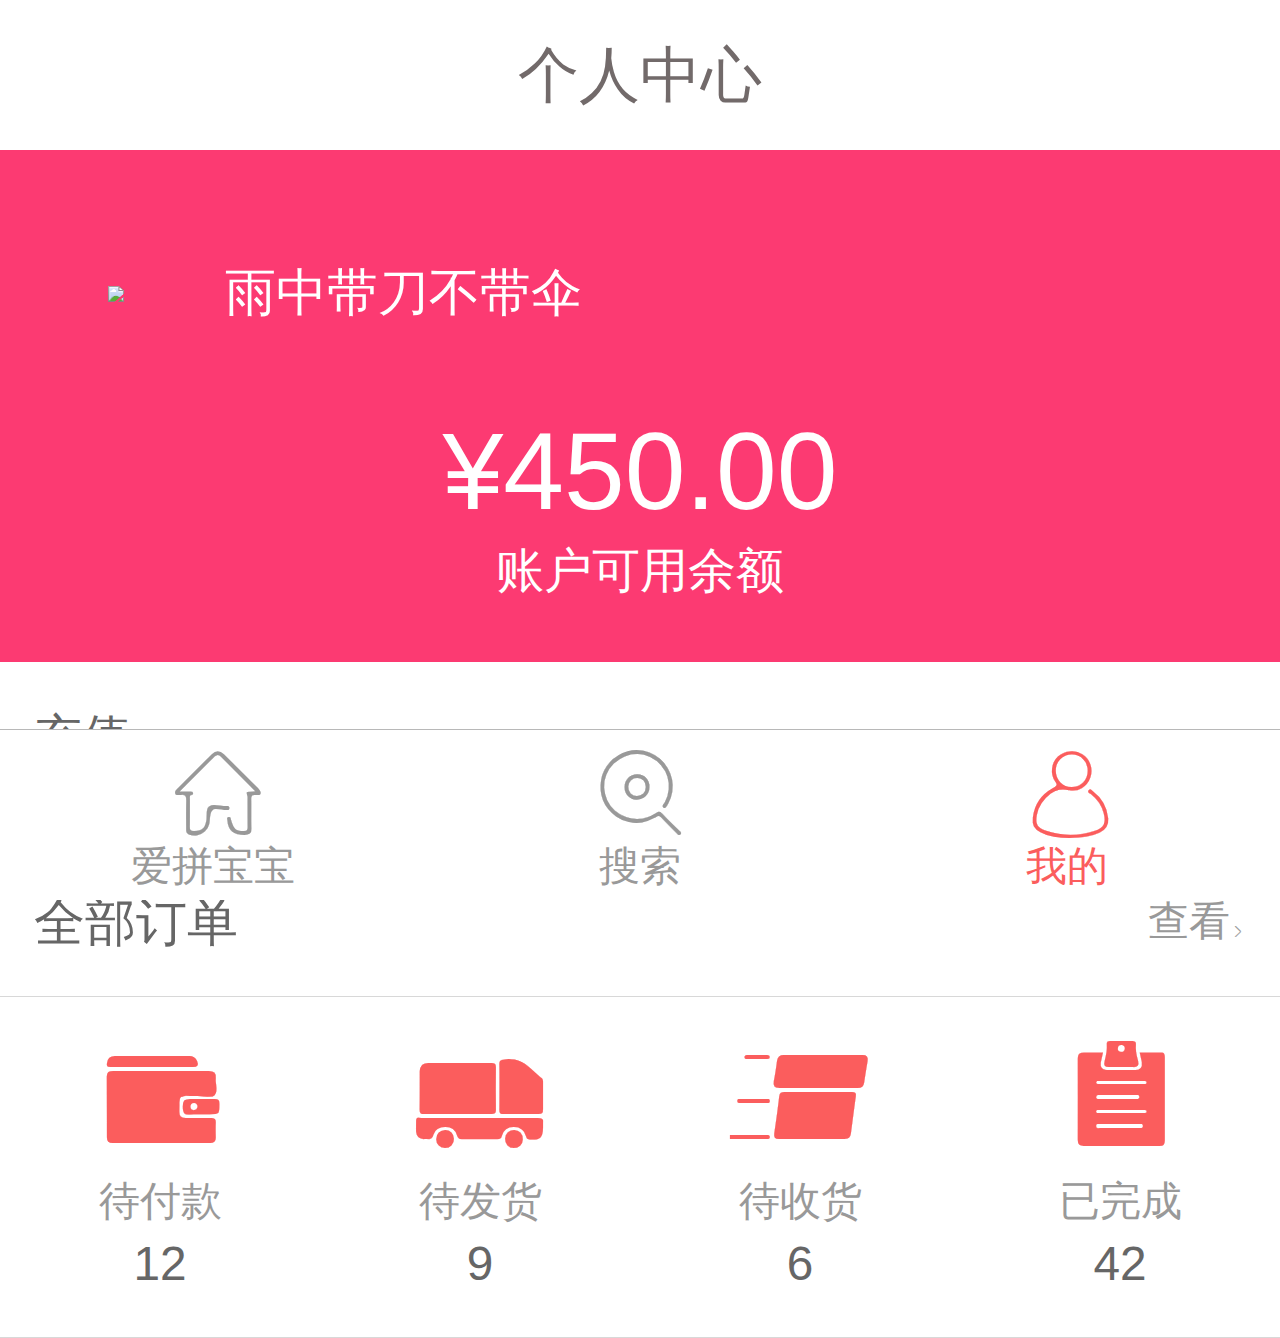
==== user.html @ 62c9b6fd "first commit" ====
<!doctype html>
<html>
<head>
<meta charset="utf-8" />
<meta name="viewport" content="width=device-width, initial-scale=1, maximum-scale=1, user-scalable=0"> <!-- 规定视口区域大小为1:1且不允许缩放 -->
<meta name="apple-mobile-web-app-capable" content="yes"> <!-- IOS中Safari允许全屏浏览 -->
<meta name="apple-mobile-web-app-status-bar-style" content="black"> <!-- IOS中Safari顶端状态条样式 -->
<meta content="telephone=no, address=no" name="format-detection"> <!-- 忽略IOS操作系统将五位或以上位数的数字识别成电话号码 -->
<meta name="author" content="BeZuo">
<title>一分好货</title>
<link rel="Shortcut Icon" href="images/favicon.ico" />
<!-- 用于浏览器默认样式重置 start -->
<link type="text/css" rel="stylesheet" href="style/base.min.css" />
<!-- 用于浏览器默认样式重置 end -->

<!-- 页面模块样式 start -->
<link type="text/css" rel="stylesheet" href="style/layout.min.css" />
<!-- 页面模块样式 end -->

<!-- 页面下拉加载动效 start -->
<link rel="stylesheet" type="text/css" href="style/gmu.min.css" />
<!-- 页面下拉加载动效 end -->

<!-- 页面下拉加载动效 start -->
<link rel="stylesheet" type="text/css" href="style/loading.min.css" />
<!-- 页面下拉加载动效 end -->
</head>

<body class="bg01">
<section>
	<!-- header start -->
	<header class="user-header">
		<h1>个人中心</h1>
	</header>

	<!-- article start -->
	<article>
		<section class="ly-user-box">
			<div class="ly-user-img">
				<span class="ly-user-img-box">
					<img src="http://img5.imgtn.bdimg.com/it/u=1780583898,3530913615&fm=11&gp=0.jpg"></span>
				<em class="ly-user-name">雨中带刀不带伞</em>
			</div>

			<div class="ly-user-other">
				<i>¥450.00</i>
				<p class="font14">账户可用余额</p>
			</div>
		</section>

		<!-- 充值 start -->
		<div class="recharge" data-href="recharge.html">
			<i class="fn-right iconfont">&#xe60c;</i>
			<em class="fn-left iconfont"></em>
			<span class="font14">充值</span>
		</div>
		<!-- / 充值 end -->

		<div class="allOrders" data-href="order/orderList.html">
			<em class="fn-right">查看<i class="iconfont">&#xe60c;</i></em>
			<span class="iconfont "></span>
			<span>全部订单</span>
		</div>

		<div class="order-column">
			<!-- <div class="orderStatus" data-href="#">
				<em class="iconfont">&#xe610;</em>
				<span>待成团</span>
				<i>12</i>
			</div> -->
			
			<div class="orderStatus" data-href="#">
				<em class="iconfont">&#xe612;</em>
				<span>待付款</span>
				<i>12</i>
			</div>

			<div class="orderStatus icons-send-active" data-href="#">
				<em class="iconfont">&#xe60e;</em>
				<span>待发货</span>
				<i>9</i>
			</div>

			<div class="orderStatus" data-href="#">
				<em class="iconfont">&#xe60f;</em>
				<span>待收货</span>
				<i>6</i>	
			</div>

			<div class="orderStatus" data-href="#">
				<em class="iconfont">&#xe611;</em>
				<span>已完成</span>
				<i>42</i>				
			</div>
		</div>
		
		<!-- 现金券 start -->
		<!-- <div class="coupons-box">
			<a href="order/coupon.html">
				<span class="fn-right font12 text-color1">待返¥11.00<i class="iconfont icon-arrow">&#xe60c;</i></span>
				<span class="iconfont icon-coupon">&#xe620;</span>
				<em>现金劵（<span class="text-color">共¥23.00</span>）</em>
			</a>
		</div> -->
		<!-- / 现金券 end -->
	</article>
	<!-- / article end -->

	<!-- footer start -->
	<footer class="btm-fixed nav-box">
		<a href="index.html">
			<span class="iconfont iconfont-home">&#xe60b;</span>爱拼宝宝
		</a>
		<a href="search.html">
			<span class="iconfont">&#xe623;</span>搜索
		</a>
		<a href="user1.html" class="nav-active">
			<span class="iconfont iconfont-user">&#xe608;</span>我的
		</a>
	</footer>
	<!-- / footer end -->
</section>

<script type="text/javascript" src="js/zepto.min.js"></script>
<script type="text/javascript" src="js/base.min.js"></script>
<script type="text/javascript">
$(function(){

	// 图片自适应固定大小;
	$.fn.autoImg = function (options) {

		var that = $(this),
		// 图片地址
		img_url = that.attr("src"),

		// 创建一个图片对象
		img = new Image();

		img.src = img_url;

		// 定时执行获取宽高
		var check = function(){
			// 只要任何一方大于0
			// 表示已经服务器已经返回宽高
			var w = img.width, h = img.height;
			if(w > 0 || h > 0) {
				w > h ? that.css("height","100%") : that.css("width","100%");

				clearInterval(set);
			}
		};

		var set = setInterval(check,40);
	};

	$(".ly-user-img-box img ").autoImg($(".ly-user-img-box"));
});
</script>
</body>
</html>
---- style/base.min.css ----
@charset "UTF-8";body,html{color:#000;-webkit-text-size-adjust:none;-ms-text-size-adjust:none;text-size-adjust:none}article,aside,blockquote,body,button,code,dd,details,div,dl,dt,fieldset,figcaption,figure,footer,form,h1,h2,h3,h4,h5,h6,header,hgroup,hr,input,legend,li,menu,nav,ol,p,pre,section,td,textarea,th,ul{margin:0;padding:0;-webkit-tap-highlight-color:rgba(255,0,0,0);-webkit-user-select:none;-moz-user-select:none;user-select:none}a,button,input{-webkit-tap-highlight-color:rgba(255,0,0,0)}article,aside,details,figcaption,figure,footer,header,hgroup,menu,nav,section{display:block}audio,canvas,video{display:inline-block;*display:inline;*zoom:1}html{font-size:62.5%}body{font-size:1rem;font-family:Arial,Helvetica,sans-serif}button,input,select,textarea{font:12px/1.5 sans-serif;border:0 none}input,select,textarea{font-size:100%;-webkit-appearance:none;-webkit-user-select:text;-moz-user-select:text;user-select:text}i{font-style:normal}table{border-collapse:collapse;border-spacing:0}fieldset,img{border:0}iframe{display:block}abbr,acronym{border:0;font-variant:normal}del{text-decoration:line-through}address,caption,cite,code,dfn,em,th,var{font-style:normal;font-weight:400}ol,ul{list-style:none}caption,th{text-align:left}h1,h2,h3,h4,h5,h6{font-size:100%;font-weight:400}q:after,q:before{content:''}sub,sup{font-size:75%;line-height:0;position:relative;vertical-align:baseline}sup{top:-.5em}sub{bottom:-.25em}input[type=button],input[type=reset],input[type=submit]{-webkit-appearance:none}a,a:hover,ins{text-decoration:none}.fn-clear:after{visibility:hidden;display:block;font-size:0;content:" ";clear:both;height:0}.fn-clear{zoom:1}body .fn-hide{display:none}.fn-left,.fn-right{display:inline}.fn-left{float:left}.fn-right{float:right}.bg01{background-color:#ebebeb}.mbtm5{margin-bottom:.5rem}.ptn-center{left:50%;-webkit-transform:translateX(-50%);-moz-transform:translateX(-50%);-ms-transform:translateX(-50%);transform:translateX(-50%)}.ptn-middle{top:50%;-webkit-transform:translateY(-50%);-moz-transform:translateY(-50%);-ms-transform:translateY(-50%);transform:translateY(-50%)}.text-color{color:#fb5d5d}.text-color1{color:#999}.text-color3{color:#4071e4}.font10{font-size:1rem!important}.font12{font-size:1.2rem!important}.font14{font-size:1.4rem!important}.font15{font-size:1.8rem!important}.address-delete:before,.addressForm:before,.buy-number:before,.ct-group .ct-list:before,.ct-item:before,.ct-link:before,.ct-sm:before,.home-enter:before,.limited-box-btm:before,.nav-box:before,.order-item:before,.order-price:before,.sku-btn-box:before,.sku-item:before,.sortMore:before{content:'';position:absolute;display:block;height:1px;width:100%;-webkit-transform-origin:50% 0;-moz-transform-origin:50% 0;transform-origin:50% 0}.addressForm:after,.allOrders:after,.commodity:after,.coupon-title:after,.ct-record ul li:after,.ct-record-tit:after,.downBox:after,.enter-one:after,.ipt-text:after,.list-box01:after,.order-column01:after,.order-column:after,.order-coupon-top:after,.order-refund li:after,.orderAddress:after,.orderItemStatus:after,.pt-box h3:after,.refund-tit:after,.select-address-li li:after,.service-header:before,.sku-control dd:after,.suggest-sug li:after{content:'';position:absolute;display:block;height:1px;width:100%;-webkit-transform-origin:50% 100%;-moz-transform-origin:50% 100%;transform-origin:50% 100%}@media only screen and (-webkit-min-device-pixel-ratio:2){.address-delete:before,.addressForm:after,.addressForm:before,.allOrders:after,.buy-number:before,.commodity:after,.coupon-title:after,.ct-group .ct-list:before,.ct-item:before,.ct-link:before,.ct-record ul li:after,.ct-record-tit:after,.ct-sm:before,.downBox:after,.enter-one:after,.home-enter:before,.ipt-text:after,.limited-box-btm:before,.list-box01:after,.nav-box:before,.order-column01:after,.order-column:after,.order-coupon-top:after,.order-item:before,.order-price:before,.order-refund li:after,.orderAddress:after,.orderItemStatus:after,.pt-box h3:after,.refund-tit:after,.select-address-li li:after,.service-header:before,.sku-btn-box:before,.sku-control dd:after,.sku-item:before,.sortMore:before,.suggest-sug li:after{-webkit-transform:scaleY(0.6);-moz-transform:scaleY(0.6);transform:scaleY(0.6)}.enter-left:after,.enter-worth:after{-webkit-transform:scaleX(0.6);-moz-transform:scaleX(0.6);transform:scaleX(0.6)}}@media only screen and (-webkit-min-device-pixel-ratio:3){.address-delete:before,.addressForm:after,.addressForm:before,.allOrders:after,.buy-number:before,.commodity:after,.coupon-title:after,.ct-group .ct-list:before,.ct-item:before,.ct-link:before,.ct-record ul li:after,.ct-record-tit:after,.ct-sm:before,.downBox:after,.enter-one:after,.home-enter:before,.ipt-text:after,.limited-box-btm:before,.list-box01:after,.nav-box:before,.order-column01:after,.order-column:after,.order-coupon-top:after,.order-item:before,.order-price:before,.order-refund li:after,.orderAddress:after,.orderItemStatus:after,.pt-box h3:after,.refund-tit:after,.select-address-li li:after,.service-header:before,.sku-btn-box:before,.sku-control dd:after,.sku-item:before,.sortMore:before,.suggest-sug li:after{-webkit-transform:scaleY(0.33);-moz-transform:scaleY(0.33);transform:scaleY(0.33)}.enter-left:after,.enter-worth:after{-webkit-transform:scaleX(0.33);-moz-transform:scaleX(0.33);transform:scaleX(0.33)}}.slide-view{position:fixed;width:100%;height:100%;z-index:9999;top:0;left:0;background:#000;opacity:0;overflow:hidden}.slide-cur{display:none;position:absolute;z-index:999;bottom:15px;left:50%;height:10px;text-align:center;-webkit-transform:translateX(-50%);-moz-transform:translateX(-50%);-o-transform:translateX(-50%);transform:translateX(-50%)}.slide-cur span{float:left;width:6px;height:6px;margin:0 5px;-webkit-border-radius:50%;-moz-border-radius:50%;-ms-border-radius:50%;border-radius:50%;background:rgba(255,255,255,.5)}.slide-cur .cur{background:rgba(255,255,255,1)}.slide-view ul{position:relative;z-index:-1;display:-webkit-box;display:-moz-box;display:-ms-flexbox;display:box;width:100%;height:100%;-webkit-transition:all 350ms linear;-moz-transition:all 350ms linear;transition:all 350ms linear;-webkit-backface-visibility:hidden;-moz-backface-visibility:hidden;backface-visibility:hidden}.slide-view li{position:relative;width:100%;height:100%}.slide-view li img{position:absolute;top:50%;left:50%;max-width:100%;max-height:100%;-webkit-transform:translate(-50%,-50%);-moz-transform:translate(-50%,-50%);transform:translate(-50%,-50%)}.pop-img{-webkit-animation-duration:.4s;animation-duration:.4s;-webkit-animation-fill-mode:forwards;animation-fill-mode:forwards;-webkit-animation-name:anim-pop-open;animation-name:anim-pop-open;-webkit-animation-timing-function:cubic-bezier(0.6,0,.4,1);animation-timing-function:cubic-bezier(0.6,0,.4,1)}@-webkit-keyframes anim-pop-open{0%{opacity:0;-webkit-transform:scale3d(0,0,1)}100%{opacity:1;-webkit-transform:scale3d(1,1,1)}}@keyframes anim-pop-open{0%{opacity:0;-webkit-transform:scale3d(0,0,1);transform:scale3d(0,0,1)}100%{opacity:1;-webkit-transform:scale3d(1,1,1);transform:scale3d(1,1,1)}}@font-face{font-family:iconfont;src:url(font/iconfont.eot?t=1464162753);src:url(font/iconfont.eot?t=1464162753#iefix) format('embedded-opentype'),url(font/iconfont.woff?t=1464162753) format('woff'),url(font/iconfont.ttf?t=1464162753) format('truetype'),url(font/iconfont.svg?t=1464162753#iconfont) format('svg')}.iconfont{font-family:iconfont!important;font-size:16px;font-style:normal;-webkit-font-smoothing:antialiased;-webkit-text-stroke-width:.2px;-moz-osx-font-smoothing:grayscale}.iconfont-share{font-size:2.4rem;margin-right:.5rem}.prompt-down,.prompt-up{width:100%;padding:1rem 0;text-align:center;line-height:2rem;font-size:1.5rem;color:#878787;background-color:#ebebeb}.prompt-down{position:absolute}.btm-fixed,.top-fixed{position:fixed;left:0;z-index:99;width:100%}.top-fixed{top:0}.btm-fixed{bottom:0}.page-fixed{position:fixed;width:100%;height:100%;top:0;left:0;bottom:0;right:0;overflow:hidden}.scrollbox{position:absolute;top:4.4rem;left:0;bottom:0;right:0;overflow-y:scroll;-webkit-overflow-scrolling:touch;background-color:#ebebeb}.header{width:100%;height:4.4rem;background-color:#fb5d5d}.header .logo{line-height:4.4rem;font-size:2.2rem;text-align:center;color:#fff;text-shadow:1px 1px 1px #212121}.logo img{display:block;width:100%}.top-h1{padding:0 8rem;line-height:4.4rem;font-size:1.8rem;text-align:center;color:#fff}.top-right{margin-right:1.5rem;line-height:4.4rem;font-size:1.6rem}.writeBg{background-color:#fff}.page-back01:before,.page-back02:before,.page-back:before{content:"\e600";display:block;width:3rem;line-height:4.4rem;padding-left:1rem;font-size:2.5rem!important;color:#fff}.page-back01:before{color:#fb5d5d}.page-back02:before{color:#726a6a}.back-home{padding:1rem;font-size:2.4rem;color:#fff}.pad-top44{padding-top:4.4rem}.pad-btm50{padding-bottom:5rem}.margin-btm15{margin-bottom:1.5rem}.nav-box{display:-webkit-box;display:-webkit-flex;display:-ms-flexbox;display:flex;width:100%;height:5rem;background-color:#fff;-webkit-box-sizing:border-box;-moz-box-sizing:border-box;box-sizing:border-box}.nav-box:before{top:0;left:0;bottom:auto;right:auto;background-color:#b8b8b8}.nav-box a{display:block;flex:1;-webkit-flex:1;width:33.33%;padding-top:.4rem;line-height:1.6rem;font-size:1.2rem;text-align:center;color:#999}.nav-box .iconfont{display:block;width:2.8rem;height:2.8rem;margin:0 auto;line-height:2.9rem;font-size:2.9rem}.nav-box .nav-active,.nav-box .nav-active .iconfont{color:#fb5d5d}.buy-foot{height:5rem;line-height:5rem;text-align:center;font-size:1.8rem;background-color:#fb5d5d}.buy-foot a{height:5rem;-webkit-box-sizing:border-box;-moz-box-sizing:border-box;box-sizing:border-box}.btn-buy,.btn-buy07{display:block;width:100%;color:#fff}.btn-buy01{width:40%;color:#fff;background-color:#ffc548}.btn-buy02{width:60%;color:#fff}.btn-buy03,.btn-buy04,.btn-buy05{width:33.333%;color:#fff}.btn-buy03{color:#fb5d5d;background-color:#fff}.btn-buy04{background-color:#ffc548}.btn-buy06{display:block;width:100%;color:#fff;background-color:#999}.btn-buy07{background-color:#a7a7a7}.text-wrap{padding:1rem 0 .5rem;line-height:1.5rem;font-size:1.4rem}.text-wrap em{display:block;line-height:2rem;font-size:1.8rem}.buy-foot .icons-invite,.buy-foot .icons-invite01{display:inline-block;margin-right:.8rem;vertical-align:-.4rem}.mask-box{position:fixed;top:0;left:0;z-index:991;width:100%;height:100%;background-color:rgba(0,0,0,.5)}.downBox{position:relative;width:100%;padding:.9rem 9.3rem .9rem 1rem;height:6.8rem;background-color:#fff;-webkit-box-sizing:border-box;-moz-box-sizing:border-box;box-sizing:border-box}.downBox:after{top:auto;right:auto;bottom:0;left:0;background-color:#ebebeb}.btn-down{width:7.8rem;margin:1rem -7.8rem 0 0;text-align:center;line-height:3rem;font-size:1.6rem;color:#fff;background-color:#fb5d5d;-webkit-border-radius:.2rem;-moz-border-radius:.2rem;border-radius:.2rem}.downBox-left{padding-left:5.8rem}.down-img{width:5rem;height:5rem;margin-left:-5.8rem;overflow:hidden}.down-img img{display:block;width:100%}.downBox-left h2{width:8.1rem;padding:.5rem 0}.downBox-left h2 img{display:block;width:100%}.downBox-left p{line-height:2rem;font-size:1.4rem}.invite-box{position:relative;width:100%;height:13.5rem;padding:2.5rem 2rem 0;text-align:center;background-color:#fff;-webkit-transform:translate3d(0,-100%,0);-moz-transform:translate3d(0,-100%,0);transform:translate3d(0,-100%,0);-webkit-box-sizing:border-box;-moz-box-sizing:border-box;box-sizing:border-box}.invite-box h2{padding-bottom:.4rem;line-height:2.5rem;color:#fd5b5b;font-size:1.8rem}.invite-box p{line-height:2rem;font-size:1.4rem;color:#999}.invite-box a{display:block;width:9.8rem;margin:1.7rem auto 0;line-height:2.6rem;color:#fb5d5d;font-size:1.6rem;border:1px solid #fb5d5d;border-radius:.2rem}.invite-box .icons-arrow{position:absolute;right:0;top:1.5rem;font-size:5rem;color:#fb5b5b}.dialog{position:absolute;top:50%;left:50%;z-index:999;width:75%;-webkit-transform:translate(-50%,-50%);-moz-transform:translate(-50%,-50%);transform:translate(-50%,-50%)}.dialog-Content{position:relative;margin:0 1.5rem;padding:2.5rem 0 2rem;text-align:center;-webkit-box-sizing:border-box;-moz-box-sizing:border-box;-ms-box-sizing:border-box;box-sizing:border-box}.dialog-text{width:100%;line-height:2.4rem;font-size:1.6rem;color:#666}.dialog-btn{display:-webkit-box;display:-webkit-flex;display:-ms-flexbox;display:flex;position:relative;width:100%;height:3rem;padding-bottom:1rem;text-align:center}.dialog-btn:before{content:"";position:absolute;left:50%;display:block;width:1px;height:3rem;-webkit-transform:translateX(-50%);-moz-transform:translateX(-50%);transform:translateX(-50%);background-color:rgba(0,0,0,.5)}.dialog-btn button{display:block;flex:1;-webkit-flex:1;width:50%;line-height:3rem;font-size:1.8rem;color:#666;border:0 none;background-color:transparent}.dialog-show{background-color:#fff;-webkit-border-radius:.3rem;-moz-border-radius:.3rem;border-radius:.3rem;-webkit-animation:dialogShow .3s;-moz-animation:dialogShow .3s;-o-animation:dialogShow .3s;animation:dialogShow .3s}@-webkit-keyframes dialogShow{0%{opacity:0;-webkit-transform:scale(0)}90%{opacity:1;-webkit-transform:scale(1.02)}100%{opacity:1;-webkit-transform:scale(1)}}@-moz-keyframes dialogShow{0%{opacity:0;-moz-transform:scale(0)}90%{opacity:1;-moz-transform:scale(1.02)}100%{opacity:1;-moz-transform:scale(1)}}@-o-keyframes dialogShow{0%{opacity:0;-o-transform:scale(0)}90%{opacity:1;-o-transform:scale(1.02)}100%{opacity:1;-o-transform:scale(1)}}@keyframes dialogShow{0%{opacity:0;transform:scale(0)}90%{opacity:1;transform:scale(1.02)}100%{opacity:1;transform:scale(1)}}.icons-b1:before,.icons-b2:before,.icons-b3:before,.lc-confirm01-active:before,.lc-invite01:before,.lc-selected01:before{content:"";display:block;background-image:url([data-uri]);background-size:9rem 6rem;overflow:hidden}.lc-selected01:before{width:2.8rem;height:2.8rem;background-position:-6rem 0}.lc-invite01:before{width:2.8rem;height:2.8rem;background-position:-3rem 0}.lc-confirm01-active:before{width:2.8rem;height:2.8rem;background-position:0 0}.icons-b1:before{width:2.2rem;height:2.2rem;background-position:-.3rem -3.3rem}.icons-b2:before{width:2.2rem;height:2.2rem;background-position:-3.3rem -3.3rem}.icons-b3:before{width:2.2rem;height:2.2rem;background-position:-6.3rem -3.3rem}.loadingHtml{position:fixed;top:0;left:0;bottom:0;right:0;z-index:999;width:100%;height:100%;background-color:rgba(0,0,0,.5)}.loading-animate{position:absolute;z-index:1111;top:50%;left:50%;display:block;width:4rem;height:4rem;margin:-2rem 0 0 -2rem;border:solid #fff;border-width:1px 1px 0 0;-webkit-border-radius:50%;-moz-border-radius:50%;border-radius:50%;-webkit-animation:rotateAnim .4s infinite;-moz-animation:rotateAnim .4s infinite;-ms-animation:rotateAnim .4s infinite;animation:rotateAnim .4s infinite}@-webkit-keyframes rotateAnim{from{-webkit-transform:rotate(0deg)}50%{-webkit-transform:rotate(180deg)}to{-webkit-transform:rotate(360deg)}}@-moz-keyframes rotateAnim{from{-moz-transform:rotate(0deg)}50%{-moz-transform:rotate(180deg)}to{-moz-transform:rotate(360deg)}}@-ms-keyframes rotateAnim{from{-ms-transform:rotate(0deg)}50%{-ms-transform:rotate(180deg)}to{-ms-transform:rotate(360deg)}}@-o-keyframes rotateAnim{from{-o-transform:rotate(0deg)}50%{-o-transform:rotate(180deg)}to{-o-transform:rotate(360deg)}}@keyframes rotateAnim{from{transform:rotate(0deg)}50%{transform:rotate(180deg)}to{transform:rotate(360deg)}}
---- style/layout.min.css ----
@charset "UTF-8";.list-box01{position:relative;margin-bottom:.9rem;padding-top:.5rem;background-color:#fff}.list-box01:active{background-color:#f5f5f5}.list-box01:after{top:auto;left:0;bottom:0;right:auto;background-color:#d8d8d8}.list-box01:last-child{margin-bottom:0}.list-img01{position:relative;display:block;width:100%;padding-top:100%;overflow:hidden}.list-img01 img{position:absolute;left:50%;top:50%;display:block;width:100%;-webkit-transform:translate(-50%,-50%);-moz-transform:translate(-50%,-50%);transform:translate(-50%,-50%)}.list-title01{width:100%;height:3.6rem;padding:.6rem 1.5rem 0;line-height:3rem;font-size:1.8rem;color:#444;-webkit-box-sizing:border-box;-moz-box-sizing:border-box;box-sizing:border-box;white-space:nowrap;text-overflow:ellipsis;overflow:hidden}.list-text01{display:-webkit-box;width:100%;max-height:4rem;padding:0 1.5rem;line-height:2rem;font-size:1.2rem;color:#666;text-overflow:ellipsis;-webkit-box-sizing:border-box;-moz-box-sizing:border-box;box-sizing:border-box;overflow:hidden;-webkit-line-clamp:2;-webkit-box-orient:vertical}.buy-price{height:2.5rem;padding:1.2rem 1.5rem 1.5rem;line-height:2.5rem}.buy01{width:15.4rem;height:4.8rem;text-align:center;font-size:2.8rem;line-height:4.8rem;color:#fb5d5d;border:1px solid #fb5d5d;-webkit-border-radius:.4rem;-moz-border-radius:.4rem;border-radius:.4rem;-webkit-box-sizing:border-box;-moz-box-sizing:border-box;box-sizing:border-box;-webkit-transform:scale(0.5,.5);-moz-transform:scale(0.5,.5);-ms-transform:scale(0.5,.5);transform:scale(0.5,.5);-webkit-transform-origin:right top;-moz-transform-origin:right top;-ms-transform-origin:right top;transform-origin:right top}.buy01 .iconfont{vertical-align:-.4rem;font-size:4rem}.price01{line-height:2.4rem;font-size:2rem;color:#fb5d5d}.odd-price01{font-size:1.5rem;text-decoration:line-through}.list-box02{width:100%;min-height:13rem;margin-bottom:1rem;padding:1.5rem;-webkit-box-sizing:border-box;-moz-box-sizing:border-box;box-sizing:border-box;background-color:#fff}.list-box02:last-child{margin-bottom:0}.list-img02{display:block;width:10rem;height:10rem;overflow:hidden}.list-img04{display:block;width:6rem;height:6rem;overflow:hidden}.list-img02 img,.list-img04 img{display:block;width:100%}.list-content02,.list-content04{position:relative;height:10rem;margin-left:11.2rem;font-size:1.2rem}.list-content04{height:6rem;margin-left:6.7rem}.list-content04 .order-text{width:100%;height:1.8rem;line-height:1.8rem;text-overflow:ellipsis;white-space:nowrap;overflow:hidden}.list-content02 p:nth-of-type(1){margin-bottom:.8rem}.list-text02{line-height:1.2rem;font-size:1.2rem;color:#999;margin-bottom:.8rem}.list-title02,.list-title03,.list-title04{width:100%;height:5rem;margin-bottom:.4rem;line-height:2.5rem;font-size:1.5rem;color:#444;text-overflow:ellipsis;-webkit-line-clamp:2;-webkit-box-orient:vertical;overflow:hidden}.list-title04{height:1.8rem;line-height:1.8rem;-webkit-line-clamp:1;white-space:nowrap}.orderItemStatus{position:relative;height:3.5rem;margin:-1.5rem -1.5rem 0 0;line-height:3.5rem;font-size:1.4rem;background-color:#fff}.orderItemStatus:after{top:auto;left:0;bottom:0;right:auto;background-color:#d8d8d8}.orderItem{width:100%;padding:1.5rem 0 .5rem}.order-text{font-size:1.3rem;color:#999}.order-text i{margin-left:.8rem}.list-title03{float:left;height:2.5rem;margin-top:-.4rem;-webkit-line-clamp:1;white-space:nowrap}.price02,.price04{position:absolute;bottom:0;left:0;font-size:1.2rem}.price04{width:100%;font-size:1.8rem;bottom:-.5rem}.order-groupText{margin-top:.2rem;font-size:1.2rem;color:#999}.commodity{position:relative;min-height:11rem;margin:0 1.5rem;padding:1.5rem 0;-webkit-box-sizing:border-box;-moz-box-sizing:border-box;box-sizing:border-box}.commodity:after{top:auto;left:0;bottom:0;right:auto;background-color:#d8d8d8}.commodity-img{position:relative;width:8rem;height:8rem;overflow:hidden}.commodity-img img{display:block;width:100%;height:100%}.commodity-tit-price{position:relative;z-index:3;min-height:8rem;margin-left:9.2rem}.commodity-tit{float:left;width:100%;height:4.8rem;margin-top:-.3rem;line-height:2.4rem;font-size:1.8rem;color:#444;text-overflow:ellipsis;-webkit-line-clamp:2;-webkit-box-orient:vertical;overflow:hidden}.commodity-price{position:absolute;left:0;bottom:-.5rem;font-size:1.8rem}.add-cart{position:absolute;right:0;bottom:-.2rem;width:17.6rem;height:4.8rem;line-height:4.8rem;font-size:2.8rem;text-align:center;color:#fff;background-color:#fb5d5d;-webkit-border-radius:.4rem;-moz-border-radius:.4rem;-ms-border-radius:.4em;border-radius:.4rem;-webkit-transform:scale(0.5);-moz-transform:scale(0.5);-ms-transform:scale(0.5);transform:scale(0.5);-webkit-transform-origin:100% 100%;-moz-transform-origin:100% 100%;transform-origin:100% 100%}.sku-control{position:relative;max-height:25.8rem;margin:0 1.5rem}.sku-control dl{position:relative;max-height:25.8rem;overflow-y:scroll;-webkit-overflow-scrolling:touch}.sku-control dt{position:relative;float:left;padding-top:1.2rem;line-height:2.5rem;font-size:1.8rem;color:#666}.sku-control dt:first-child{border-top:0 none}.sku-control dd{position:relative;z-index:2;float:left;width:100%;padding-bottom:1.5rem}.sku-control dd:after{top:auto;left:0;bottom:0;right:auto;background-color:#d8d8d8}.sku-control dd:last-child:after{display:none}.sku-control dd label{float:left;margin:1.2rem 1.2rem 0 0;padding:.3rem .8rem;line-height:1.8rem;font-size:1.4rem;color:#999;border:1px solid #d8d8d8;-webkit-border-radius:2px;-moz-border-radius:2px;border-radius:2px;-webkit-box-sizing:border-box;-moz-box-sizing:border-box;box-sizing:border-box}.sku-control dd .checked{color:#fff;border-color:#fb5d5d;background-color:#fb5d5d}.sku-control dd .disabled{border-color:#ebebeb;background-color:#ebebeb}.buy-number{position:relative;margin:0 1.5rem;padding:.9rem 0 2.3rem;line-height:2.4rem}.buy-number:before{top:0;right:auto;bottom:auto;left:0;background-color:#d8d8d8}.buy-number em{font-size:1.6rem;color:#666}.btn-next,.span-next{display:block;width:100%;line-height:4.4rem;font-size:1.8rem;text-align:center;color:#fff;border:0 none}.btn-next{background-color:#fb5d5d}.sku-btn-box{position:relative;width:100%;height:5rem;background-color:#fff}.sku-btn-box:before{top:0;right:auto;left:0;bottom:auto;background-color:#d8d8d8}.btn-sku{position:absolute;right:0;top:0;width:44%;height:5rem;line-height:5rem;font-size:1.8rem;color:#fff;background-color:#a1a1a1}.btn-sku-active{background-color:#fb5d5d}.icon-cart{float:left;width:3.2rem;height:3.2rem;margin:.9rem 1.2rem 0 1.5rem;font-size:3.2rem;color:#fff;background-color:#999;-webkit-border-radius:.4rem;-moz-border-radius:.4rem;-ms-border-radius:.4rem;border-radius:.4rem}.icon-cart-active{position:relative;background-color:#ffbe00}.cart-num{position:absolute;top:0;right:0;display:inline-block;padding:0 1.15rem;line-height:3.6rem;text-align:center;font-size:2.8rem;color:#fff;background-color:#fb5d5d;-webkit-border-radius:1.8rem;-moz-border-radius:1.8rem;-ms-border-radius:1.8rem;border-radius:1.8rem;-webkit-transform:translate(50%,-50%) scale(.5);-moz-transform:translate(50%,-50%) scale(.5);-ms-transform:translate(50%,-50%) scale(.5);transform:translate(50%,-50%) scale(.5);-webkit-transform-origin:50% 50%;-moz-transform-origin:50% 50%;-ms-transform-origin:50% 50%;transform-origin:50% 50%}.sku-total{line-height:5rem;font-size:1.8rem;color:#a1a1a1}.sku-total-active{color:#fb5d5d}.number-control{position:absolute;right:0;bottom:-.2rem;display:none;height:4.8rem;border:1px solid #999;-webkit-border-radius:.2rem;-moz-border-radius:.2rem;border-radius:.2rem;-webkit-box-sizing:border-box;-moz-box-sizing:border-box;box-sizing:border-box;-webkit-transform:scale(.5);-moz-transform:scale(.5);-ms-transform:scale(.5);transform:scale(.5);-webkit-transform-origin:100% 100%;-moz-transform-origin:100% 100%;-ms-transform-origin:100% 100%;transform-origin:100% 100%}.number-control-nocart{display:block;-webkit-transform-origin:100% 0;-moz-transform-origin:100% 0;-ms-transform-origin:100% 0;transform-origin:100% 0}.number-control1{top:50%;display:block;-webkit-transform-origin:100% 50%;-moz-transform-origin:100% 50%;-ms-transform-origin:100% 50%;transform-origin:100% 50%;-webkit-transform:translateY(-50%) scale(.5);-moz-transform:translateY(-50%) scale(.5);-ms-transform:translateY(-50%) scale(.5);transform:translateY(-50%) scale(.5)}.brcolor{border-color:#fb5d5d}.btn-decrease,.btn-increase{float:right;width:4.2rem;line-height:4.8rem;text-align:center;color:#999}.brcolor .btn-decrease,.brcolor .btn-increase,.brcolor .curnum{color:#fb5d5d}.btn-increase{font-size:3.2rem;padding-right:1rem}.btn-decrease{font-size:3.6rem;padding-left:.5rem}.curnum,.num-nocart{width:8rem;height:4.4rem;line-height:4.4rem;font-size:3.2rem;color:#666;text-align:center}#de-pic-box{display:none;position:fixed;top:0;left:0;bottom:0;right:0;z-index:999;width:100%;height:100%;background-color:#000}#de-pic-box img{position:absolute;top:50%;left:50%;display:block;max-width:100%;max-height:100%;-webkit-transform:translate(-50%,-50%);-moz-transform:translate(-50%,-50%);-ms-transform:translate(-50%,-50%);transform:translate(-50%,-50%)}.skuBox-cart{position:relative;padding-top:1.6rem}.sku-item{position:relative;margin:0 1.5rem;padding:1.5rem 9.5rem 1.5rem 0}.sku-item-box{width:100%;max-height:4rem;line-height:2rem;font-size:1.4rem;color:#999;-webkit-box-sizing:border-box;-moz-box-sizing:border-box;-ms-box-sizing:border-box;box-sizing:border-box;-webkit-line-clamp:2;-webkit-box-orient:vertical;text-overflow:ellipsis;overflow:hidden}.sku-item:before{top:0;right:auto;bottom:auto;left:0;background-color:#d8d8d8}.sku-item:first-child:before{display:none}.sku-item em{color:#fb5d5d}.sku-item .sku-info{margin-left:.8rem}.sku-item .sku-info:first-child{margin:0}.icon-cart-box{position:absolute;top:0;left:0;-webkit-transform:translateY(-50%);-moz-transform:translateY(-50%);-ms-transform:translateY(-50%);transform:translateY(-50%)}.icon-cart-box .icon-cart{margin-top:0}.addressBox,.skuBox{position:fixed;bottom:0;left:0;z-index:992;width:100%;background-color:#fff}.addressItem-box{margin-bottom:1.5rem;background-color:#fff}.addressItem{position:relative;padding:1.5rem 1.5rem 1rem 5.6rem;background-color:#fff}.address-delete{position:relative;margin:0 1.5rem;line-height:4rem;font-size:1.4rem;text-align:right}.address-delete:before{top:0;left:0;right:auto;bottom:auto;background-color:#d8d8d8}.address-delete a{color:#666}.address-delete a .iconfont{margin-right:.5rem;vertical-align:-.1rem}.confirm{position:absolute;top:50%;left:1.5rem;font-size:2.4rem;-webkit-transform:translateY(-50%);-moz-transform:translateY(-50%);transform:translateY(-50%)}.icons-confirm-active{color:#fb5d5d}.icons-confirm{color:#999}.addAddress{position:relative;height:6rem;margin-bottom:1rem;padding:1rem 0;line-height:4rem;font-size:1.4rem;color:#444;border:solid rgba(168,168,168,.2);border-width:1px 0;-webkit-box-sizing:border-box;-moz-box-sizing:border-box;box-sizing:border-box;background-color:#fff}.addAddress:active{background-color:#ebebeb}.iconfont-add{margin:0 1rem 0 1.2rem;font-size:2.4rem;color:#999}.anmite-show{display:block;-webkit-animation:anmiteShow .2s;-moz-animation:anmiteShow .2s;-o-animation:anmiteShow .2s;animation:anmiteShow .2s}@-webkit-keyframes anmiteShow{0%{-webkit-transform:translate(0,100%);-moz-transform:translate(0,100%);transform:translate(0,100%)}100%{-webkit-transform:translate(0,0);-moz-transform:translate(0,0);transform:translate(0,0)}}@-moz-keyframes anmiteShow{0%{-webkit-transform:translate(0,100%);-moz-transform:translate(0,100%);transform:translate(0,100%)}100%{-webkit-transform:translate(0,0);-moz-transform:translate(0,0);transform:translate(0,0)}}@-o-keyframes anmiteShow{0%{-webkit-transform:translate(0,100%);-moz-transform:translate(0,100%);transform:translate(0,100%)}100%{-webkit-transform:translate(0,0);-moz-transform:translate(0,0);transform:translate(0,0)}}@keyframes anmiteShow{0%{-webkit-transform:translate(0,100%);-moz-transform:translate(0,100%);transform:translate(0,100%)}100%{-webkit-transform:translate(0,0);-moz-transform:translate(0,0);transform:translate(0,0)}}.anmite-hide{display:none;-webkit-animation:anmiteHide .2s;-moz-animation:anmiteHide .2s;-o-animation:anmiteHide .2s;animation:anmiteHide .2s}@-webkit-keyframes anmiteHide{0%{-webkit-transform:translate(0,0);-moz-transform:translate(0,0);transform:translate(0,0)}100%{-webkit-transform:translate(0,100%);-moz-transform:translate(0,100%);transform:translate(0,100%)}}@-moz-keyframes anmiteHide{0%{-webkit-transform:translate(0,0);-moz-transform:translate(0,0);transform:translate(0,0)}100%{-webkit-transform:translate(0,100%);-moz-transform:translate(0,100%);transform:translate(0,100%)}}@-o-keyframes anmiteHide{0%{-webkit-transform:translate(0,0);-moz-transform:translate(0,0);transform:translate(0,0)}100%{-webkit-transform:translate(0,100%);-moz-transform:translate(0,100%);transform:translate(0,100%)}}@keyframes anmiteHide{0%{-webkit-transform:translate(0,0);-moz-transform:translate(0,0);transform:translate(0,0)}100%{-webkit-transform:translate(0,100%);-moz-transform:translate(0,100%);transform:translate(0,100%)}}.order-coupon{margin-bottom:1rem;line-height:4rem;font-size:1.4rem;background-color:#fff}.order-coupon-top{position:relative;z-index:1;height:4rem;margin:0 1.5rem;color:#666}.order-coupon-top:after{top:auto;right:auto;left:0;bottom:0;background-color:#d8d8d8}.order-coupon-top em{color:#fb5b5b}.coupon-link{display:block;padding:0 1.5rem;color:#666}.coupon-link .iconfont{margin-right:-.5rem;font-size:2.5rem}.coupon-switch{position:relative;z-index:2;width:4.6rem;height:2.7rem;margin-top:.65rem;-webkit-border-radius:1.5rem;-moz-border-radius:1.5rem;-ms-border-radius:1.5rem;border-radius:1.5rem}.switch-on{background-color:#44db5e}.switch-off{background-color:#cdcdcd}.btn-switch{position:absolute;top:.1rem;right:.1rem;z-index:4;width:2.5rem;height:2.5rem;-webkit-border-radius:50%;-moz-border-radius:50%;-ms-border-radius:50%;border-radius:50%;background-color:#fff}.btn-switch-off,.btn-switch-on{-webkit-transition:-webkit-transform .2s;-moz-transition:-moz-transform .2s;transition:transform .2s}.btn-switch-on{-webkit-transform:translate3d(0,0,0);-moz-transform:translate3d(0,0,0);transform:translate3d(0,0,0)}.btn-switch-off{-webkit-transform:translate3d(-41.3%,0,0);-moz-transform:translate3d(-41.3%,0,0);transform:translate3d(-78.5%,0,0)}.address{width:100%;padding-bottom:3rem}.address h3{line-height:4.5rem;font-size:1.8rem;color:#444;text-align:center}.addressForm{position:relative;margin:0 1.5rem}.addressForm:before{top:0;left:0;bottom:auto;right:auto;background-color:#a8a8a8}.addressForm:after{top:auto;left:0;bottom:0;right:auto;background-color:#a8a8a8}.addressForm li{width:100%;height:4rem;padding-left:7.8rem;-webkit-box-sizing:border-box;-moz-box-sizing:border-box;box-sizing:border-box}.addressForm li label{float:left;margin-left:-7.8rem;line-height:4rem;font-size:1.6rem;color:#666}.ipt-text{position:relative;display:block;width:100%;height:4rem;line-height:4rem;font-size:1.4rem;-webkit-box-sizing:border-box;-moz-box-sizing:border-box;box-sizing:border-box}.ipt-text:after{top:auto;left:0;bottom:0;right:auto;background-color:#d8d8d8}.ipt-text input{width:100%;color:#444}.citySelect{padding:1rem 0;color:#999}.select1,.select2,.select3{float:left;width:33.3%;height:2rem;margin-left:-.6rem;line-height:2rem;color:#999;overflow:hidden;white-space:nowrap;text-overflow:ellipsis}.addressForm li:last-child .ipt-text{border:0 none}:-moz-placeholder{color:#999}::-moz-placeholder{color:#999}input:-ms-input-placeholder{color:#999}input::-webkit-input-placeholder{color:#999}.home-banner{position:relative;width:100%;padding-top:40%;overflow:hidden}.ban-box{position:absolute;top:0;left:0}.home-banner img{display:block;max-width:100%}.home-enter{position:relative;width:100%;height:17rem;background-color:#fff}.home-enter:before{z-index:3;top:auto;right:auto;bottom:0;left:0;background-color:#ddd}.home-enter a{display:block;width:100%;-webkit-box-sizing:border-box;-moz-box-sizing:border-box;-ms-box-sizing:border-box;box-sizing:border-box}.home-enter p{line-height:1.7rem}.enter-left{position:relative;width:40%;height:17rem}.enter-left:after,.enter-worth:after{content:"";position:absolute;top:0;bottom:0;right:0;display:block;width:0;border-right:1px solid #ddd}.enter-left a{height:17rem}.enter-left h4{line-height:2.5rem;font-size:1.8rem;color:#fb5d5d}.enter-left span{position:relative;display:block;width:11.6rem;height:10rem;margin-top:1rem}.home-enter img{position:absolute;top:50%;left:50%;display:block;width:100%;-webkit-transform:translate(-50%,-50%);-moz-transform:translate(-50%,-50%);-ms-transform:translate(-50%,-50%);transform:translate(-50%,-50%)}.enter-rgt{width:60%}.enter-one{position:relative;width:100%;height:7rem}.enter-one:after{z-index:2;top:auto;left:0;bottom:0;right:auto;background-color:#d8d8d8}.enter-one a{height:7rem}.enter-one h4{margin-top:.3rem;line-height:2.5rem;font-size:1.8rem;color:#ff559e}.enter-one span{float:left;position:relative;width:7.9rem;height:6rem}.enter-one img{position:absolute}.enter-hot,.enter-worth{position:relative;width:50%;height:10rem}.enter-hot a,.enter-worth a{height:10rem}.enter-hot h4,.enter-worth h4{line-height:2rem;font-size:1.4rem}.enter-worth h4{color:#f254fb}.enter-worth span{position:relative;display:block;width:6.2rem;height:5rem;margin:.1rem 0 0 .9rem}.enter-hot h4{color:#ff6868}.enter-hot span{position:relative;display:block;width:6.8rem;height:5rem;margin:.1rem 0 0 .4rem}.tab-bar{width:100%;height:4rem;margin-bottom:1rem}.tab-bar-box{width:100%;height:4rem!important;border:0 none!important;background-color:#fff;overflow:hidden}.tab-bar-box li{font-size:1.4rem}.tab-bar-box li a{display:block;width:auto!important;margin:0 1.5rem;line-height:4rem;color:#666}.tab-bar-box .ui-state-active a{position:relative;font-size:1.6rem;color:#fb5d5d}.tab-bar-box .ui-state-active a:after{content:"";position:absolute;z-index:4;top:auto;right:auto;left:0;bottom:0;display:block;width:100%;height:2px;background-color:#fb5d5d}.tab-fixed{position:fixed!important;top:0;left:0;z-index:999}.sort-box{margin-bottom:1.5rem;background-color:#fff}.sort-box:last-child{margin-bottom:0}.categoryImg,.sortImg{position:relative;width:100%;height:13rem;text-align:center;overflow:hidden}.categoryImg:after{content:"";position:absolute;left:50%;bottom:-1rem;z-index:2;display:block;width:1rem;height:1rem;background-color:#fff;-webkit-transform:rotate(-45deg) translate(0,-70%);-moz-transform:rotate(-45deg) translate(0,-70%);-ms-transform:rotate(-45deg) translate(10,-70%);transform:rotate(-45deg) translate(0,-70%)}.categoryImg img,.sortImg img{display:block;width:100%;height:13rem}.sort-top{position:absolute;left:0;width:100%;padding:0 1.5rem;color:#fff;-webkit-box-sizing:border-box;-moz-box-sizing:border-box;box-sizing:border-box}.sort-title{margin-bottom:.4rem;line-height:2.8rem;font-size:2.2rem;font-weight:700;overflow:hidden;white-space:nowrap;text-overflow:ellipsis}.sort-text{display:block;width:100%;overflow:hidden;white-space:nowrap;text-overflow:ellipsis;font-size:1.5rem}.sortContent{margin:1.2rem .6rem 0}.single{float:left;width:33.33%;padding:0 .6rem;-webkit-box-sizing:border-box;-moz-box-sizing:border-box;box-sizing:border-box}.sortSingleImg{position:relative;display:block;width:100%;padding-top:100%;overflow:hidden}.sortSingleImg img{position:absolute;top:50%;left:50%;display:block;width:100%;-webkit-transform:translate(-50%,-50%);-moz-transform:translate(-50%,-50%);transform:translate(-50%,-50%)}.single-text{width:100%;height:3.4rem;margin:.7rem 0;line-height:1.7rem;font-size:1.2rem;color:#333;text-overflow:ellipsis;-webkit-box-sizing:border-box;-moz-box-sizing:border-box;box-sizing:border-box;overflow:hidden;-webkit-line-clamp:2;-webkit-box-orient:vertical}.sortContent em{font-size:1.4rem}.sortMore{position:relative;display:block;margin:1.1rem 1.2rem 0;line-height:4.3rem;font-size:1.5rem;text-align:center;color:#4e4e4e}.sortMore:before{top:0;left:0;bottom:auto;right:auto;background-color:#e0e0e0}.iconfont-more{margin-left:.4rem;vertical-align:-.1rem;font-size:1.7rem;color:#ccc}.page-box{position:absolute;width:100%;height:100%;overflow:hidden}.productImg{width:100%;padding-top:100%;background-color:#fff;overflow:hidden}.detailsBox{position:relative;padding:1.1rem 1.5rem;background-color:#fff;border-bottom:1rem solid #ebebeb}.detailsBox h2{margin-bottom:.9rem;line-height:2.4rem;font-size:1.8rem;color:#444}.detailsBox p{line-height:2.5rem}.price03{margin-right:.7rem;font-size:1.8rem}.postage{display:inline-block;font-size:1.3rem;vertical-align:.2rem}.otherAddress{padding:1rem 1.5rem;font-size:1.2rem;line-height:1.7rem;color:#999}.action-container{padding:0 1.6rem 0 1.5rem;height:4.4rem;margin-bottom:1rem;line-height:4.4rem;font-size:1.6rem;color:#666;background-color:#fff}.detail-arrow-right{margin-right:-.6rem;font-size:2rem;color:#979797}.detailsContent{padding:1.1rem 0 1rem;background-color:#fff}.details-title{margin:0 1.5rem 1.2rem;line-height:2.2rem;font-size:1.6rem;color:#444}.details-text{margin:0 1.5rem 1.1rem;line-height:2rem;font-size:1.4rem;color:#666}.details-img{background-color:#fff}.details-img img{display:block;width:100%}.ct-sm{position:relative;margin:0 1.5rem;padding:2rem 0 2.2rem;color:#777;background-color:#fff}.ct-sm:before{top:0;left:0;bottom:auto;right:auto;background-color:#ebebeb}.ct-sm-child:first-child{width:33.3%}.ct-sm-child:nth-child(2){width:33.3%;padding-left:3%;-webkit-box-sizing:border-box;-moz-box-sizing:border-box;box-sizing:border-box}.ct-sm-child:last-child{width:33.3%;text-align:right}.ct-sm-child span:before{content:"";margin-right:.3rem}.ct-sm-child span{display:inline-block;vertical-align:-.2rem}.ct-sm-child p{display:inline-block;line-height:1.5rem}.ct-h3{line-height:4rem;font-size:1.2rem;text-align:center;color:#fb5d5d}.ct-box{width:100%;margin-bottom:1.5rem;background-color:#fff}.ct-group,.ct-group01{position:relative;overflow:hidden}.ct-fixed{background-color:#fff}.ct-group .ct-list{margin:0 0 0 1.5rem}.ct-list li{position:relative;float:left;width:100%;height:5.6rem;color:#9f9f9f;-webkit-box-sizing:border-box;-moz-box-sizing:border-box;-ms-box-sizing:border-box;box-sizing:border-box}.ct-group .ct-list:before{top:0;left:1.5rem;bottom:auto;right:auto;background-color:#ebebeb}.ct-item{position:relative;width:100%;padding:1.2rem 0;border:solid transparent;border-width:0 1.5rem;-webkit-box-sizing:border-box;-moz-box-sizing:border-box;-ms-box-sizing:border-box;box-sizing:border-box;background-color:#fff}.ct-item:before{top:0;left:0;bottom:auto;right:auto;background-color:#ebebeb}.ct-list li h5{line-height:1.4rem;font-size:1.4rem;margin-bottom:.6rem}.ct-list li p{line-height:1.4rem;font-size:1.2rem}.ct-list li i{margin-left:.8rem}.btn-join{width:4.8rem;height:1.3rem;margin-top:.65rem;padding:.4rem 0 .3rem;line-height:1.3rem;text-align:center;font-size:1.3rem;color:#fb5d5d;border:1px solid #fb5d5d;border-radius:2px}.ct-group .btn-join{font-size:1.4rem;color:#fff;background-color:#fb5d5d}.btn-join:active{color:#fff;background-color:#fb5d5d}.ct-link{position:relative;display:block;width:100%;line-height:4.4rem;font-size:1.4rem;text-align:center;color:#999}.ct-link:before{top:0;left:0;bottom:auto;right:auto;background-color:#ebebeb}.ct-link .iconfont{vertical-align:-.1rem}.ct-user{position:relative;width:3.2rem;height:3.2rem;overflow:hidden;margin-right:.8rem}.ct-user img{position:absolute;top:50%;left:50%;display:block;width:100%;-webkit-transform:translate(-50%,-50%);-moz-transform:translate(-50%,-50%);transform:translate(-50%,-50%)}.add-kf{width:100%;padding:1.5rem 0;background-color:#fff}.add-kf h3{line-height:2.2rem;text-align:center;font-size:1.6rem;color:#666}.add-wx{padding:1.7rem 0 0 1.5rem}.add-img{float:left;width:50%;margin-bottom:3.2rem;text-align:center;border-right:1.5rem solid transparent;-webkit-box-sizing:border-box;-moz-box-sizing:border-box;box-sizing:border-box}.add-img-box{display:block;width:100%;margin-bottom:1rem;padding:.4rem;border:1px solid #ebe9e9;-webkit-border-radius:.4rem;-moz-border-radius:.4rem;border-radius:.4rem;-webkit-box-sizing:border-box;-moz-box-sizing:border-box;box-sizing:border-box}.add-img span{position:relative;display:block;width:100%;padding-top:100%;overflow:hidden}.add-img span img{position:absolute;top:50%;left:50%;display:block;width:100%;-webkit-transform:translate(-50%,-50%);-moz-transform:translate(-50%,-50%);-ms-transform:translate(-50%,-50%);transform:translate(-50%,-50%)}.add-img em{line-height:2.2rem;font-size:1.6rem;color:#666}.down-App{display:block;height:4.4rem;margin:0 3.5rem 2rem;line-height:4.4rem;text-align:center;font-size:1.6rem;color:#fff;background-color:#fb5d5d;-webkit-border-radius:.4rem;-moz-border-radius:.4rem;border-radius:.4rem;box-shadow:0 1rem 2rem rgba(251,93,93,.5)}.buy-tips-box{width:100%;padding-top:1rem;margin-top:1rem;background-image:url([data-uri]);background-repeat:no-repeat;background-size:100% 1rem}.buy-tips-box-top{padding:1.5rem;line-height:2.2rem;font-size:1.6rem;background-color:#fff}.buy-tips-box-top div:first-child{width:33%;color:#ffb861}.buy-tips-box-top div:nth-child(2){width:35%;padding-left:.3rem;color:#fb5d5d;-webkit-box-sizing:border-box;-moz-box-sizing:border-box;box-sizing:border-box}.buy-tips-box-top div:last-child{width:32%;color:#3dcfdd}.icons-b1,.icons-b2,.icons-b3{float:left;width:2.2rem;height:2.2rem;margin-right:.6rem;-webkit-border-radius:50%;-moz-border-radius:50%;-ms-border-radius:50%;border-radius:50%}.icons-b1{background-color:#ffb861}.icons-b2{background-color:#fb5d5d}.icons-b3{background-color:#3dcfdd}.buy-tips-box p{padding:1rem 1.5rem;line-height:2rem}.pt-box h3{position:relative;padding-top:2.5rem;margin:0 .8rem 2.5rem}.pt-box h3:after{z-index:2;top:auto;left:0;bottom:0;right:auto;background-color:#d8d8d8}.pt-box h3 span{position:absolute;z-index:3;left:50%;bottom:0;padding:0 1rem;font-size:1.4rem;color:#666;-webkit-transform:translate(-50%,50%);-moz-transform:translate(-50%,50%);transform:translate(-50%,50%);background-color:#ebebeb}.pt-item{float:left;width:50%;margin-bottom:1.3rem;background-color:#fff;-webkit-box-sizing:border-box;-moz-box-sizing:border-box;box-sizing:border-box}.pt-item:active{background-color:#f5f5f5}.pt-item:nth-child(2n-1){border-right:.65rem solid #ebebeb}.pt-item:nth-child(2n){border-left:.65rem solid #ebebeb}.pt-img{position:relative;display:block;width:100%;padding-top:100%;overflow:hidden}.pt-item img{position:absolute;top:50%;left:50%;display:block;width:100%;-webkit-transform:translate(-50%,-50%);-moz-transform:translate(-50%,-50%);transform:translate(-50%,-50%)}.pt-text-box{padding:1rem;line-height:1.8rem}.pt-text{width:100%;height:1.4rem;margin-bottom:1.1rem;line-height:1.4rem;font-size:1.4rem;text-overflow:ellipsis;white-space:nowrap;overflow:hidden}.user-header{width:100%;height:4.4rem;text-align:center;color:#726a6a;background-color:#fff}.user-header h1{padding:0 8rem;line-height:4.4rem;font-size:1.8rem}.ly-user-box{width:100%;height:15rem;color:#fff;background-color:#fc3a72}.ly-user-img{width:100%;height:4.4rem;padding:2rem 0 1rem}.ly-user-img-box{position:relative;z-index:1;float:left;width:4.4rem;height:4.4rem;margin:0 1rem 0 1.2rem;-webkit-border-radius:50%;-moz-border-radius:50%;-ms-border-radius:50%;border-radius:50%;overflow:hidden}.ly-user-img-box img{position:absolute;z-index:2;left:50%;top:50%;display:block;-webkit-transform:translate(-50%,-50%);-moz-transform:translate(-50%,-50%);-ms-transform:translate(-50%,-50%);transform:translate(-50%,-50%)}.ly-user-name{line-height:4.4rem;font-size:1.5rem}.ly-user-other{text-align:center}.ly-user-other i{font-size:3.2rem;line-height:4rem}.recharge{padding:0 1rem;height:4.4rem;line-height:4.4rem;color:#666;background-color:#fff}.recharge .iconfont{color:#999}.recharge span{font-size:1.5rem}.userTop{position:relative;z-index:11;width:100%;height:22.4rem;-webkit-box-sizing:border-box;-moz-box-sizing:border-box;box-sizing:border-box;overflow:hidden}.user-top-bg01{padding-top:4.7rem;background:-webkit-linear-gradient(to top left,#766161,#fff);background:-moz-linear-gradient(to top left,#766161,#fff);background:-ms-linear-gradient(to top left,#766161,#fff);background:linear-gradient(to top left,#766161,#fff)}.user-top-bg{padding-top:4.2rem;background:-webkit-linear-gradient(to top left,#595959,#bcbcbc);background:-moz-linear-gradient(to top left,#595959,#bcbcbc);background:-ms-linear-gradient(to top left,#595959,#bcbcbc);background:linear-gradient(to top left,#595959,#bcbcbc)}.user-img{position:relative;display:block;width:9.8rem;height:9.8rem;margin:0 auto;line-height:9.8rem;text-align:center;color:#999;font-size:7rem;-webkit-border-radius:4.9rem;-moz-border-radius:4.9rem;border-radius:4.9rem;background-color:#fff;box-shadow:1px 4px 5px #5b5b5b;overflow:hidden}.mask-img{position:absolute;top:0;left:0;display:block;width:100%;height:100%;background-color:rgba(0,0,0,.5)}.user-img img{position:absolute;top:50%;left:50%;display:block;-webkit-transform:translate(-50%,-50%);-moz-transform:translate(-50%,-50%);transform:translate(-50%,-50%)}.blurImg{position:absolute;z-index:-1;top:0;left:0;-webkit-filter:blur(5px);-moz-filter:blur(5px);filter:blur(5px);background-size:cover}.btn-login{display:block;width:15rem;margin:1.8rem auto 0;line-height:4rem;text-align:center;font-size:1.8rem;color:#fff;border:1px solid #fff;background-color:transparent;-webkit-border-radius:.2rem;-moz-border-radius:.2rem;border-radius:.2rem;-webkit-box-sizing:border-box;-moz-box-sizing:border-box;box-sizing:border-box}.userName{position:absolute;width:100%;margin-top:1.5rem;line-height:2.5rem;text-align:center;font-size:1.8rem;color:#fff}.allOrders{position:relative;height:4.4rem;margin-top:1rem;padding:0 1rem;color:#666;background-color:#fff;overflow:hidden}.allOrders:after{top:auto;left:0;bottom:0;right:auto;background-color:#d8d8d8}.allOrders span{line-height:4.4rem;font-size:1.5rem}.allOrders em{line-height:4.4rem;font-size:1.2rem;color:#999}.allOrders i{vertical-align:-.1rem}.order-column,.order-column01{position:relative;display:-webkit-box;display:-webkit-flex;display:-ms-flexbox;display:flex;width:100%;height:9.3rem;background-color:#fff}.order-column{height:10rem}.order-column01:after,.order-column:after{top:auto;left:0;bottom:0;right:auto;background-color:#d8d8d8}.orderStatus{-webkit-flex:1;-moz-flex:1;-ms-flex:1;flex:1;width:25%;text-align:center;padding-top:.8rem}.order-column01 .orderStatus{padding-top:1.2rem}.orderStatus span{display:block;line-height:1.7rem;font-size:1.2rem;color:#999}.orderStatus em{font-size:4rem;color:#b8b8b8}.order-column .orderStatus em{color:#fb5d5d}.order-column01 span{margin-top:.5rem}.orderStatus i{line-height:2rem;font-size:1.4rem;color:#666}.user-btm{padding:1rem 0}.coupons-box{margin-top:1rem;height:4rem;line-height:4rem;background-color:#fff}.coupons-box a{display:block;padding:0 1rem 0 1.5rem;color:#666}.coupons-box a:active{background-color:#fafafa}.coupons-box .icon-arrow{vertical-align:-.1rem}.coupons-box em{font-size:1.6rem}.icon-coupon{float:left;width:2.2rem;height:2.2rem;margin-right:.4rem;font-size:2.2rem;color:#fb5d5d}.coupon-top{position:relative;height:11.7rem;padding:1.5rem 2rem 1.5rem 8.5rem;color:#fff;-webkit-box-sizing:border-box;-moz-box-sizing:border-box;-ms-box-sizing:border-box;box-sizing:border-box;background-color:#fb5d5d}.coupon-top .icon-coupon01{position:absolute;top:.5rem;left:2.5rem;font-size:5rem}.coupon-content h3{line-height:1.6rem;font-size:1.6rem}.coupon-content p{margin:.8rem 0 .3rem;line-height:1.2rem;font-size:1.2rem}.coupon-content em{font-size:4.8rem}.coupon-title{position:relative;z-index:1;margin:0 1rem;padding:3.6rem 0}.coupon-title:after{z-index:2;top:auto;right:auto;bottom:50%;left:0;background-color:#d8d8d8}.coupon-title h3{position:absolute;top:50%;left:50%;z-index:9;display:inline-block;padding:0 .4rem;font-size:1.4rem;color:#999;-webkit-transform:translate(-50%,-50%);-moz-transform:translate(-50%,-50%);-ms-transform:translate(-50%,-50%);transform:translate(-50%,-50%);background-color:#ebebeb}.coupon-list{margin:0 1rem}.coupon-item{position:relative;width:100%;height:6.2rem;margin-bottom:1.2rem;padding:1.2rem 11.6rem 1.2rem 1.5rem;background-color:#fff;-webkit-border-radius:.2rem;-moz-border-radius:.2rem;-ms-border-radius:.2rem;border-radius:.2rem;-webkit-box-sizing:border-box;-moz-box-sizing:border-box;-ms-box-sizing:border-box;box-sizing:border-box;overflow:hidden}.coupon-item:after,.coupon-item:before{content:"";display:block;position:absolute;top:50%;width:2.5rem;height:2.5rem;background-color:#ebebeb;-webkit-border-radius:50%;-moz-border-radius:50%;-ms-border-radius:50%;border-radius:50%;-webkit-transform:translateY(-50%);-moz-transform:translateY(-50%);-ms-transform:translateY(-50%);transform:translateY(-50%)}.coupon-item:before{left:-1.75rem}.coupon-item:after{right:-1.75rem}.coupon-item h4{width:100%;height:2.4rem;line-height:2.4rem;font-size:1.6rem;color:#666}.coupon-item h4,.coupon-item p{text-overflow:ellipsis;white-space:nowrap;overflow:hidden}.coupon-item .coupon-price{position:absolute;top:1.2rem;right:1.6rem;line-height:3.8rem;font-size:3.6rem}.coupon-item .modified{margin-right:.2rem;vertical-align:.5rem;font-size:1.5rem}.coupon-push{color:#fb5b5b}.coupon-minus{color:#11c475}.coupon-stay{color:#999}.icon-fail{position:absolute;left:5.2rem;top:50%;font-size:4.6rem;color:#fb5d5d;-webkit-transform:translateY(-50%);-moz-transform:translateY(-50%);-ms-transform:translateY(-50%);transform:translateY(-50%)}.statusBox{width:100%;height:6rem;padding:1rem 0;text-align:center;color:#fff;-webkit-box-sizing:border-box;-moz-box-sizing:border-box;box-sizing:border-box}.statusBg01{background-color:rgba(251,93,93,.6)}.statusBg02{background-color:rgba(153,153,153,1)}.statusBox h2{line-height:2.2rem;font-size:1.6rem}.statusBox h3{line-height:1.8rem;font-size:1.2rem;-webkit-user-select:text!important;-moz-user-select:text!important;-ms-user-select:text!important;-o-user-select:text!important;user-select:text!important}.orderAddress{position:relative;margin:1rem 0;background-color:#fff}.orderAddress:after{top:auto;left:0;bottom:0;right:auto;background-color:#d8d8d8}.order-info{padding:1.4rem 3.3rem 1.8rem 6.4rem}.order-info01{position:relative;padding:1.4rem 4.1rem 1.8rem 5.6rem}.order-arrow{position:absolute;top:50%;right:1rem;font-size:2rem;color:#999;-webkit-transform:translateY(-50%);-moz-transform:translateY(-50%);-ms-transform:translateY(-50%);transform:translateY(-50%)}.order-skuinfo{width:100%;height:1.5rem;text-overflow:ellipsis;white-space:nowrap;overflow:hidden}.receipt-img{margin:.5rem 0 0 1.4rem;font-size:3.8rem;color:#e93d54}.order-contact{margin:-.3rem 0 .6rem;line-height:2rem;font-size:1.4rem;color:#444}.order-address{line-height:1.7rem;font-size:1.2rem;color:#666}.order-item{position:relative;z-index:1;width:100%;height:6rem;padding:1.5rem 0;overflow:hidden}.order-item:before{top:0;right:auto;bottom:auto;left:0;background-color:#d8d8d8}.order-item:first-child{padding-top:0}.order-item:first-child:before{display:none}.order-commodity{min-height:9.5rem;margin-bottom:1rem!important;padding-bottom:0}.order-commodity .price04{bottom:-.5rem}.order-commodity .list-title03{float:left;line-height:2.4rem;font-size:1.8rem}.order-price{position:relative;line-height:4rem}.order-price:before{top:0;left:0;bottom:auto;right:auto;background-color:#d8d8d8}.order-price span{font-size:1.4rem;color:#666}.order-price em{font-size:1.8rem}.order-price .minus{margin-right:.4rem}.delivery{position:relative;padding:1rem 4rem 1rem 1.5rem;padding-left:1.5rem;line-height:2rem;font-size:1.4rem;color:#666;background-color:#fff}.delivery p{-webkit-user-select:auto!important;-moz-user-select:auto!important;user-select:auto!important}.delivery-right{position:absolute;top:50%;right:1rem;display:block;font-size:2rem;color:#979797;-webkit-transform:translateY(-50%);-moz-transform:translateY(-50%);transform:translateY(-50%)}.order-refund{margin-bottom:1rem;line-height:4.4rem;font-size:1.4rem;color:#444;background-color:#fff}.order-refund li{position:relative;margin:0 1.5rem}.order-refund li:after{top:auto;right:auto;bottom:0;left:0;background-color:#d8d8d8}.order-refund li:last-child:after{display:none}.order-refund .iconfont{margin-right:-.3rem;font-size:2rem;color:#999}.refund-tit{position:relative;line-height:4rem;text-indent:1.4rem;color:#666;background-color:#fff}.refund-tit:after{top:auto;right:auto;bottom:0;left:0;background-color:#d8d8d8}.refund-content em{font-size:1.4rem}.message-box{margin-left:7rem;padding:1rem 0;line-height:2rem;font-size:1.4rem;-webkit-box-sizing:border-box;-moz-box-sizing:border-box;box-sizing:border-box}.text-message{width:100%;min-height:2rem;line-height:2rem;font-size:1.4rem;color:#999;border:0 none;-webkit-user-select:text;-moz-user-select:text;user-select:text}.order-delivery{min-height:8rem;margin:1rem 0;padding:1.5rem 1.5rem 1.5rem 10.5rem;background-color:#fff}.order-delivery h3{margin-bottom:.7rem;font-size:1.6rem}.order-img{position:relative;float:left;width:8rem;height:8rem;margin-left:-9rem;overflow:hidden}.order-img img{position:absolute;top:50%;left:50%;display:block;width:100%;-webkit-transform:translate(-50%,-50%);-moz-transform:translate(-50%,-50%);transform:translate(-50%,-50%)}.order-delivery li{line-height:1.8rem;font-size:1.2rem;color:#666}.delivery-info{padding:3rem 2rem 3rem 3rem;background-color:#fff}.delivery-info ul{position:relative;padding-left:2rem}.delivery-info ul:before{content:'';position:absolute;display:block;height:100%;width:2px;-webkit-transform-origin:50% 0;-moz-transform-origin:50% 0;transform-origin:50% 0;top:0;left:0;background-color:#d8d8d8}@media only screen and (-webkit-min-device-pixel-ratio:2){.delivery-info ul:before{-webkit-transform:scaleX(.5);-moz-transform:scaleX(.5);transform:scaleX(.5)}}@media only screen and (-webkit-min-device-pixel-ratio:3){.delivery-info ul:before{-webkit-transform:scaleX(.33);-moz-transform:scaleX(.33);transform:scaleX(.33)}}.delivery-info li{position:relative;margin-bottom:2.8rem}.delivery-info li:last-child{margin-bottom:0}.delivery-info li:first-child p{font-size:1.4rem}.icon-dot{position:absolute;top:50%;left:-1.9rem;display:block;width:8px;height:8px;background-color:#d8d8d8;border-radius:50%;background-clip:padding-box;-webkit-transform:translate(-50%,-50%);-moz-transform:translate(-50%,-50%);transform:translate(-50%,-50%)}.delivery-info li:first-child .icon-dot{width:12px;height:12px;border:1px solid #fb5d5d;background-color:#fff;-webkit-box-sizing:border-box;-moz-box-sizing:border-box;box-sizing:border-box}.delivery-info li:first-child .icon-dot:before{content:"";display:block;width:8px;height:8px;margin:1px auto;background-color:#fb5d5d;border-radius:50%;background-clip:padding-box}.delivery-info li p{line-height:2rem}.add-address{padding:1.4rem;font-size:1.6rem;color:#fff}.address-select,.pageAddress,.pageOrder{-webkit-transition:-webkit-transform .2s;-moz-transition:-moz-transform .2s;transition:transform .2s}.pageOrder{-webkit-transform:translate3d(0,0,0);-moz-transform:translate3d(0,0,0);transform:translate3d(0,0,0)}.pageAddress{-webkit-transform:translate3d(100%,0,0);-webkit-transform:translate3d(100%,0,0);transform:translate3d(100%,0,0)}.address-select{z-index:999;-webkit-transform:translate3d(0,100%,0);-webkit-transform:translate3d(0,100%,0);transform:translate3d(0,100%,0)}.orderHide{-webkit-transform:translate3d(-100%,0,0);-moz-transform:translate3d(-100%,0,0);transform:translate3d(-100%,0,0)}.address-select-show,.addressShow{-webkit-transform:translate3d(0,0,0);-moz-transform:translate3d(0,0,0);transform:translate3d(0,0,0)}#city-picker em{color:#999}#city-picker span{margin-right:.5rem;color:#444}.street-select{width:100%;margin-left:-.5rem;color:#999;background-color:#fff}.select-address-li li{position:relative;z-index:1;line-height:4.5rem;font-size:1.6rem;text-indent:1.5rem;color:#666}.select-address-li li:after{top:auto;right:auto;bottom:0;left:0;background-color:#d8d8d8}.selected-address li:first-child{color:#fff;background-color:#fb5d5d}.selected-address li:nth-child(2){color:#fff;background-color:#eb8b8b}.null-error{text-align:center}.null-error h2{margin-bottom:.7rem;line-height:2.2rem;font-size:1.6rem;color:#666}.null-error h3{line-height:2rem;font-size:1.4rem;color:#999}.btn-toBuy{display:block;width:20rem;height:4.4rem;margin:2.8rem auto 0;line-height:4.4rem;text-align:center;font-size:1.8rem;color:#fb5d5d;-webkit-box-sizing:border-box;-moz-box-sizing:border-box;box-sizing:border-box;border:1px solid #fb5d5d;border-radius:.2rem}.orderContent{position:absolute;top:50%;left:50%;width:100%;-webkit-transform:translate(-50%,-50%);-moz-transform:translate(-50%,-50%);transform:translate(-50%,-50%)}.null-img{display:block;width:18.6rem;margin:0 auto .5rem}.null-img img{display:block;max-width:100%}.one-page{width:100%;background-image:url(../images/onePage-bg.png);background-repeat:no-repeat;background-position:left 4rem;background-size:100% auto}.one-title{padding:.8rem 0 1.4rem;text-align:center;line-height:3.3rem;font-size:2.4rem;color:#fff}.one-title h3{display:inline-block}.one-title h3:after,.one-title h3:before{content:"";display:inline-block;width:3rem;height:3px;margin:0 1rem;background-color:#fff;vertical-align:.7rem;-webkit-border-radius:5px;-moz-border-radius:5px;border-radius:5px}.one-page-list li{float:left;width:44%;margin-left:4%;margin-bottom:4%;padding:.5rem .5rem 0;-webkit-box-sizing:border-box;-moz-box-sizing:border-box;box-sizing:border-box;background-color:#fff;box-shadow:1rem 1rem 1rem rgba(36,29,195,.18)}.one-page-list li img{display:block;width:100%}.one-page-img{position:relative;padding-top:80%;overflow:hidden}.one-page-img img{position:absolute;z-index:2;top:50%;left:50%;-webkit-transform:translate(-50%,-50%);-moz-transform:translate(-50%,-50%);transform:translate(-50%,-50%)}.one-page-list li h4{width:100%;height:3.2rem;padding:1rem .5rem 0;line-height:2.2rem;font-size:1.6rem;color:#444;-webkit-box-sizing:border-box;-moz-box-sizing:border-box;box-sizing:border-box;white-space:nowrap;text-overflow:ellipsis;overflow:hidden}.one-page-list li p{padding:0 .5rem;line-height:3.3rem}.one-page-list li em{font-size:2.2rem}.search-box{position:relative;padding:.8rem 6.5rem .8rem 2rem}.search-text{width:100%;height:2.8rem;padding:.5rem 0 .5rem 4rem;line-height:1.8rem;font-size:1.4rem;color:#5d5d5d;-webkit-box-sizing:border-box;-moz-box-sizing:border-box;-ms-box-sizing:border-box;box-sizing:border-box;-webkit-border-radius:.3rem;-moz-border-radius:.3rem;-ms-border-radius:.3rem;border-radius:.3rem}.search-btn{position:absolute;top:.8rem;right:.75rem;display:block;width:5rem;height:2.8rem;line-height:2.8rem;text-align:center;color:#fff;font-size:1.4rem}.icon-search{position:absolute;left:3rem;font-size:2rem;line-height:2.8rem;color:#fb5d5d}.search-back{position:absolute;left:1rem;font-size:2rem;line-height:2.8rem;color:#fff}.suggest-container{margin:0 1.5rem}.suggest-container h3{padding:1.8rem 0;font-size:1.6rem;line-height:1.8rem;color:#666}.suggest-container h3 .iconfont{width:1.8rem;height:1.8rem;margin-right:.3rem;font-size:2rem;color:#999}.suggest-container h3 .icon-delete{margin-right:-.5rem;font-size:1.6rem;color:#fb5d5d}.suggest-hotkey{margin:-1.2rem 0 .7rem -1.2rem}.suggest-hotkey a{float:left;margin:1.2rem 0 0 1.2rem;padding:.55rem .8rem;line-height:1.4rem;font-size:1.4rem;color:#999;background-color:#f7f7f7;-webkit-border-radius:.3rem;-moz-border-radius:.3rem;-ms-border-radius:.3rem;border-radius:.3rem}.history-key{margin-bottom:1.2rem}.history-key li{width:100%;height:2.7rem;line-height:2.7rem;font-size:1.4rem;color:#999;text-overflow:ellipsis;white-space:nowrap;overflow:hidden}.history-key li a{color:#999}.history-delete{line-height:1.7rem;text-align:center;font-size:1.4rem;color:#999}.history-delete .iconfont{color:#fb5d5d}.suggest-sug li{position:relative}.suggest-sug li:after{top:auto;right:auto;bottom:0;left:0;background-color:#d8d8d8}.suggest-sug li a{display:block;width:100%;line-height:4rem;font-size:1.4rem;text-indent:2rem;color:#999}.suggest-sug li em{color:#fb5d5d}.searchTip{height:2rem;padding:1.5rem 2rem;line-height:2rem;text-align:center;font-size:1.4rem;color:#666;text-overflow:ellipsis;white-space:nowrap;overflow:hidden}.search-error{margin:3rem auto 2.2rem;text-align:center}.search-error-box{display:inline-block;padding-left:4rem;text-align:left;white-space:nowrap}.search-error span{float:left;width:4rem;height:4rem;margin-left:-4rem;font-size:4rem}.search-error h3{line-height:2rem;font-size:1.4rem;color:#666}.service-header:before{top:auto;left:0;bottom:0;right:auto;background-color:#d8d8d8}.service-top{padding:1.5rem 1.5rem 1.2rem}.service-top h2{margin-bottom:1rem;line-height:2.2rem;font-size:1.6rem;color:#444}.service-top h3{line-height:2rem;color:#444}.service-gzh{margin:0 1.5rem 1.2rem;line-height:2.2rem;text-align:center;font-size:1.6rem;color:#444}.service-gzh img{display:block;width:100%;margin-bottom:1rem}.service-gzh p{-webkit-user-select:text;-moz-user-select:text;user-select:text}.service-ewm{margin:0 1.5rem;padding-bottom:2.5rem;color:#444}.service-ewm-box{margin:0 0 1.5rem -1.5rem}.service-ewm-item{width:50%;text-align:center;border-left:1.5rem solid transparent;-webkit-box-sizing:border-box;-moz-box-sizing:border-box;-ms-box-sizing:border-box;box-sizing:border-box}.service-ewm-img{position:relative;display:block;width:100%;margin:1.2rem 0 1.5rem;padding-top:100%;overflow:hidden;background-color:#000}.service-ewm-img img{position:absolute;top:50%;left:50%;display:block;width:100%;-webkit-transform:translate(-50%,-50%);-moz-transform:translate(-50%,-50%);-ms-transform:translate(-50%,-50%);transform:translate(-50%,-50%)}.service-ewm-item p{line-height:2.2rem;font-size:1.6rem;color:#666;-webkit-user-select:text;-moz-user-select:text;user-select:text}.service-error{line-height:2rem;font-size:1.6rem;text-align:center}.recharge-container{position:absolute;top:4.4rem;left:0;bottom:0;right:0;width:100%;z-index:999}.recharge-box{position:absolute;top:50%;left:50%;width:100%;padding:0 5rem;height:11rem;-webkit-transform:translate(-50%,-50%);-moz-transform:translate(-50%,-50%);-ms-transform:translate(-50%,-50%);transform:translate(-50%,-50%);-webkit-box-sizing:border-box;-moz-box-sizing:border-box;-ms-box-sizing:border-box;box-sizing:border-box;overflow:hidden}.recharge-text{width:200%;height:7rem;font-size:2.8rem;margin-bottom:.4rem;padding-left:2rem;border:1px solid #cbcbcb;-webkit-box-sizing:border-box;-moz-box-sizing:border-box;-ms-box-sizing:border-box;box-sizing:border-box;-webkit-border-radius:0;-moz-border-radius:0;-ms-border-radius:0;border-radius:0;-webkit-transform:scale(.5);-moz-transform:scale(.5);-ms-transform:scale(.5);transform:scale(.5);-webkit-transform-origin:left top;-moz-transform-origin:left top;-ms-transform-origin:left top;transform-origin:left top}.recharge-btn{width:100%;height:3.5rem;font-size:1.5rem;color:#fff;background-color:#fb2f6a}
---- style/gmu.min.css ----
.date-box ul li span{display:block;line-height:20px;font-size:1.6rem}.date-box{background:0 0;border-width:0;display:-webkit-box;-webkit-box-flex:1}.date-box li a{color:#333}.date-box .ui-scroller{position:relative}.date-box .bar{position:absolute;bottom:.3rem;width:1rem;height:.2rem;overflow:hidden;-webkit-box-sizing:border-box;-webkit-transition:left 200ms ease-out}.date-box .bar:after{content:'';display:block;width:1rem;height:.2rem;margin:0 auto;-webkit-border-radius:1px;-moz-border-radius:1px;border-radius:1px;background-color:#f4554a}.ui-navigator{width:100%;height:4.8rem;background-color:#fff;border-bottom:1px solid rgba(0,0,0,.1);overflow:hidden}.ui-navigator-list{width:100%;display:-webkit-box;display:-moz-box;display:-ms-flexbox;display:box;-webkit-box-sizing:border-box;-moz-box-sizing:border-box;box-sizing:border-box}.ui-navigator-list li a{text-decoration:none;display:block;width:100%;-webkit-box-sizing:border-box;color:#999}.ui-navigator-list li.ui-state-active,.ui-navigator-list li.ui-state-active a,.ui-navigator-list li.ui-state-hover,.ui-navigator-list li.ui-state-hover a{color:#f4554a}.ui-scroller{padding:0;margin:0;display:inline-block}.ui-scroller .ui-navigator-list{display:table;table-layout:fixed;white-space:nowrap;width:auto}.ui-scroller .ui-navigator-list:after{content:'';clear:both;display:inline-block;width:0;height:0;overflow:hidden}.ui-scroller .ui-navigator-list li{display:inline-block}.ui-slider{position:relative}.ui-slider-group{position:absolute;top:0;left:0;width:100%;height:100%;overflow:hidden}.ui-slider-item{position:relative;float:left;width:100%;height:100%;overflow:hidden;-webkit-box-sizing:border-box}.ui-slider-item img{position:absolute;left:50%;top:50%;display:block;max-width:100%;max-height:100%;-webkit-transform:translate(-50%,-50%);-moz-transform:translate(-50%,-50%);-ms-transform:translate(-50%,-50%);transform:translate(-50%,-50%)}.ui-slider-dots{position:absolute;bottom:0;left:0;width:100%;height:2.5rem;padding-top:1.5rem;text-align:center}.ui-slider-dots>b{display:inline-block;width:8px;height:8px;margin:0 5px;background-color:rgba(0,0,0,.4);-webkit-border-radius:100%;-moz-border-radius:100%;border-radius:100%;opacity:1;background-clip:padding-box}.ui-slider-dots>b.ui-state-active{background-color:rgba(0,0,0,.8)}
---- style/loading.min.css ----
.refresh-box{width:100%;height:2.5rem;margin:0 auto;padding:1.5rem 0;text-align:center;font-size:1.4rem;color:#999;background-color:#ebebeb}.refresh-box img{display:block;max-height:2.5rem;margin:0 auto}.blue,.red,.yellow{display:inline-block;width:.8rem;height:1.4rem;margin:0 .2rem;-webkit-border-radius:.7rem;-moz-border-radius:.7rem;border-radius:.7rem}.blue{background:-webkit-linear-gradient(top,#69e6ff,#4ab4df);background:-moz-linear-gradient(top,#69e6ff,#4ab4df);background:-ms-linear-gradient(top,#69e6ff,#4ab4df);background:linear-gradient(top,#69e6ff,#4ab4df)}.ui-loading .blue{-webkit-animation:loading-blue 1s infinite;animation:loading-blue 1s infinite}.red{background:-webkit-linear-gradient(top,#ffe335,#ffb667);background:-moz-linear-gradient(top,#ffe335,#ffb667);background:-ms-linear-gradient(top,#ffe335,#ffb667);background:linear-gradient(top,#ffe335,#ffb667)}.ui-loading .red{-webkit-animation:loading-red 1s infinite;animation:loading-red 1s infinite}.yellow{background:-webkit-linear-gradient(top,#ffbf5d,#ff8b20);background:-moz-linear-gradient(top,#ffbf5d,#ff8b20);background:-ms-linear-gradient(top,#ffbf5d,#ff8b20);background:linear-gradient(top,#ffbf5d,#ff8b20)}.ui-loading .yellow{-webkit-animation:loading-yellow 1s infinite;animation:loading-yellow 1s infinite}@-webkit-keyframes loading-blue{from{-webkit-transform:translateY(0) scaleY(1)}8.32%,8.33%{-webkit-transform:translateY(-32%) scaleY(1.1)}16.65%,16.66%{-webkit-transform:translateY(-64%) scaleY(1.2)}24.99%,25%{-webkit-transform:translateY(-32%) scaleY(1.1)}33.32%,33.33%{-webkit-transform:translateY(0) scaleY(1)}41.65%,41.66%,49.99%,50%,58.32%,58.33%,66.65%,66.66%,74.99%,75%,83.32%,83.33%,91.65%,91.66%,99.99%,to{-webkit-transform:translateY(0)}}@-webkit-keyframes loading-red{16.65%,16.66%,24.99%,25%,33.32%,33.33%,8.32%,8.33%,from{-webkit-transform:translateY(0)}41.65%,41.66%{-webkit-transform:translateY(-32%) scaleY(1.1)}49.99%,50%{-webkit-transform:translateY(-64%) scaleY(1.2)}58.32%,58.33%{-webkit-transform:translateY(-32%) scaleY(1.1)}66.65%,66.66%{-webkit-transform:translateY(0) scaleY(1)}74.99%,75%,83.32%,83.33%,91.65%,91.66%,99.99%,to{-webkit-transform:translateY(0)}}@-webkit-keyframes loading-yellow{16.65%,16.66%,24.99%,25%,33.32%,33.33%,41.65%,41.66%,49.99%,50%,58.32%,58.33%,8.32%,8.33%,from{-webkit-transform:translateY(0)}66.65%,66.66%{-webkit-transform:translateY(0) scaleY(1)}74.99%,75%{-webkit-transform:translateY(-32%) scaleY(1.1)}83.32%,83.33%{-webkit-transform:translateY(-64%) scaleY(1.2)}91.65%,91.66%{-webkit-transform:translateY(-32%) scaleY(1.1)}99.99%,to{-webkit-transform:translateY(0) scaleY(1)}}
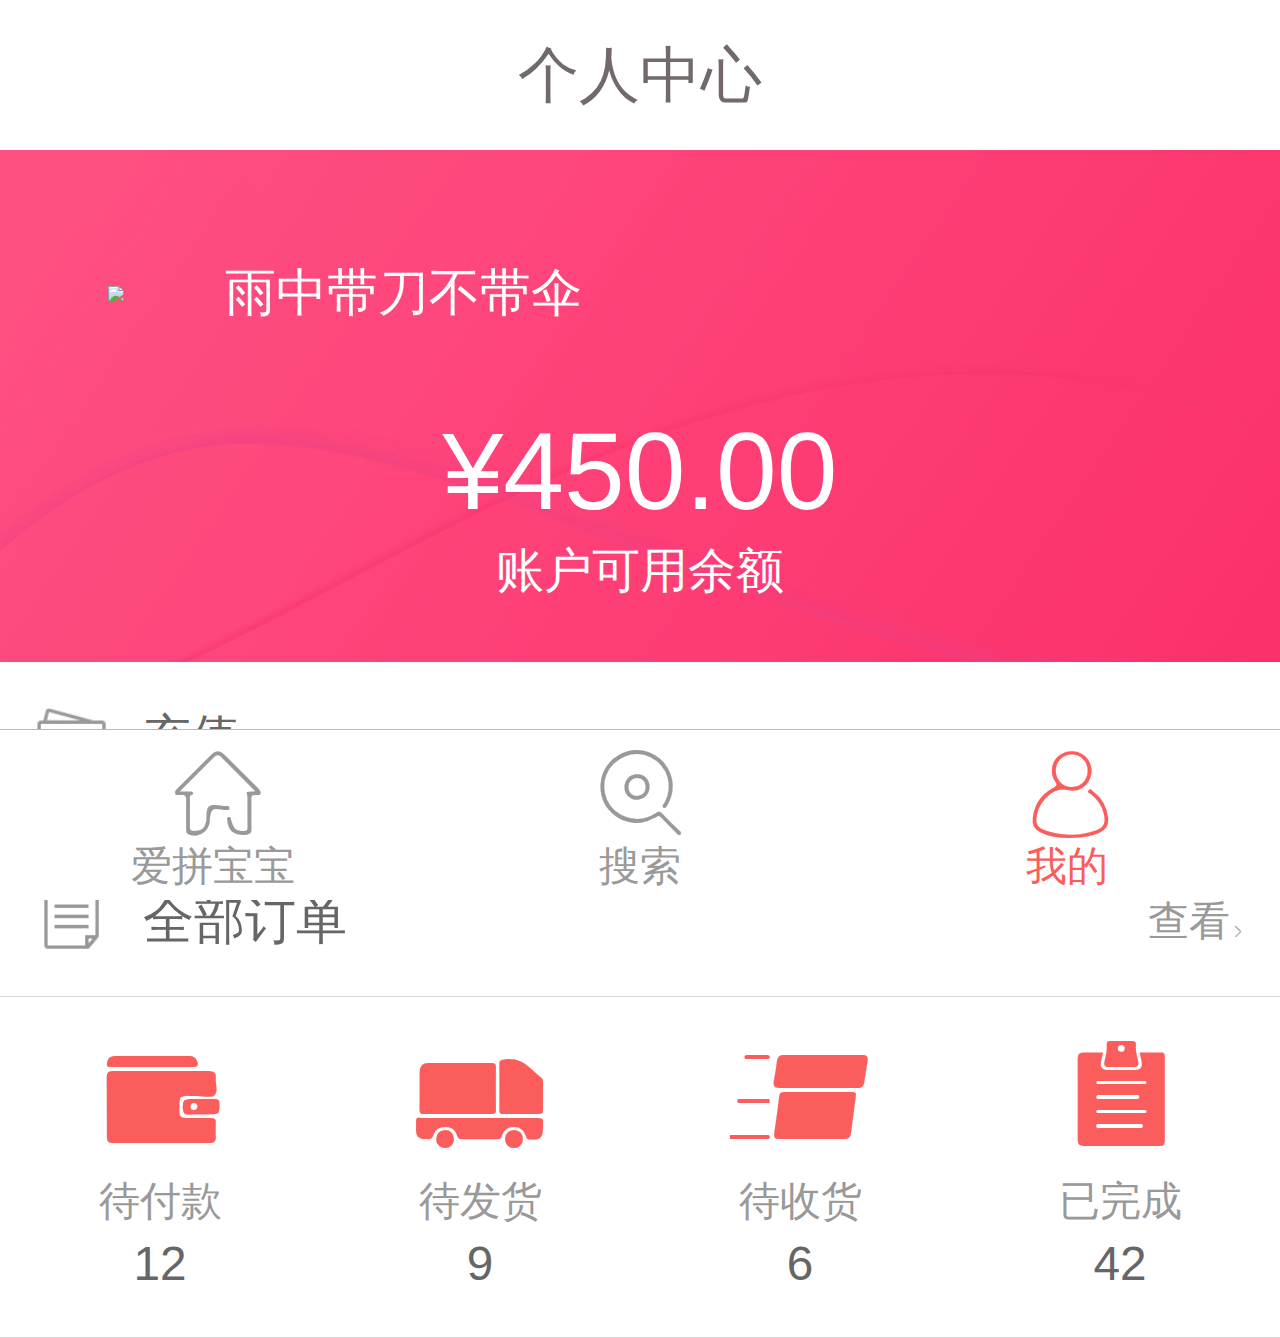
==== commit c4dd35bd: "暂定版" ====
--- a/user.html
+++ b/user.html
@@ -7,7 +7,7 @@
 <meta name="apple-mobile-web-app-status-bar-style" content="black"> <!-- IOS中Safari顶端状态条样式 -->
 <meta content="telephone=no, address=no" name="format-detection"> <!-- 忽略IOS操作系统将五位或以上位数的数字识别成电话号码 -->
 <meta name="author" content="BeZuo">
-<title>一分好货</title>
+<title>好福易</title>
 <link rel="Shortcut Icon" href="images/favicon.ico" />
 <!-- 用于浏览器默认样式重置 start -->
 <link type="text/css" rel="stylesheet" href="style/base.min.css" />
@@ -51,24 +51,18 @@
 		<!-- 充值 start -->
 		<div class="recharge" data-href="recharge.html">
 			<i class="fn-right iconfont">&#xe60c;</i>
-			<em class="fn-left iconfont"></em>
+			<em class="user-recharge-icon"></em>
 			<span class="font14">充值</span>
 		</div>
 		<!-- / 充值 end -->
 
 		<div class="allOrders" data-href="order/orderList.html">
 			<em class="fn-right">查看<i class="iconfont">&#xe60c;</i></em>
-			<span class="iconfont "></span>
+			<span class="user-order-icon"></span>
 			<span>全部订单</span>
 		</div>
 
 		<div class="order-column">
-			<!-- <div class="orderStatus" data-href="#">
-				<em class="iconfont">&#xe610;</em>
-				<span>待成团</span>
-				<i>12</i>
-			</div> -->
-			
 			<div class="orderStatus" data-href="#">
 				<em class="iconfont">&#xe612;</em>
 				<span>待付款</span>
@@ -94,15 +88,6 @@
 			</div>
 		</div>
 		
-		<!-- 现金券 start -->
-		<!-- <div class="coupons-box">
-			<a href="order/coupon.html">
-				<span class="fn-right font12 text-color1">待返¥11.00<i class="iconfont icon-arrow">&#xe60c;</i></span>
-				<span class="iconfont icon-coupon">&#xe620;</span>
-				<em>现金劵（<span class="text-color">共¥23.00</span>）</em>
-			</a>
-		</div> -->
-		<!-- / 现金券 end -->
 	</article>
 	<!-- / article end -->
 
--- a/style/layout.min.css
+++ b/style/layout.min.css
@@ -1 +1 @@
-@charset "UTF-8";.list-box01{position:relative;margin-bottom:.9rem;padding-top:.5rem;background-color:#fff}.list-box01:active{background-color:#f5f5f5}.list-box01:after{top:auto;left:0;bottom:0;right:auto;background-color:#d8d8d8}.list-box01:last-child{margin-bottom:0}.list-img01{position:relative;display:block;width:100%;padding-top:100%;overflow:hidden}.list-img01 img{position:absolute;left:50%;top:50%;display:block;width:100%;-webkit-transform:translate(-50%,-50%);-moz-transform:translate(-50%,-50%);transform:translate(-50%,-50%)}.list-title01{width:100%;height:3.6rem;padding:.6rem 1.5rem 0;line-height:3rem;font-size:1.8rem;color:#444;-webkit-box-sizing:border-box;-moz-box-sizing:border-box;box-sizing:border-box;white-space:nowrap;text-overflow:ellipsis;overflow:hidden}.list-text01{display:-webkit-box;width:100%;max-height:4rem;padding:0 1.5rem;line-height:2rem;font-size:1.2rem;color:#666;text-overflow:ellipsis;-webkit-box-sizing:border-box;-moz-box-sizing:border-box;box-sizing:border-box;overflow:hidden;-webkit-line-clamp:2;-webkit-box-orient:vertical}.buy-price{height:2.5rem;padding:1.2rem 1.5rem 1.5rem;line-height:2.5rem}.buy01{width:15.4rem;height:4.8rem;text-align:center;font-size:2.8rem;line-height:4.8rem;color:#fb5d5d;border:1px solid #fb5d5d;-webkit-border-radius:.4rem;-moz-border-radius:.4rem;border-radius:.4rem;-webkit-box-sizing:border-box;-moz-box-sizing:border-box;box-sizing:border-box;-webkit-transform:scale(0.5,.5);-moz-transform:scale(0.5,.5);-ms-transform:scale(0.5,.5);transform:scale(0.5,.5);-webkit-transform-origin:right top;-moz-transform-origin:right top;-ms-transform-origin:right top;transform-origin:right top}.buy01 .iconfont{vertical-align:-.4rem;font-size:4rem}.price01{line-height:2.4rem;font-size:2rem;color:#fb5d5d}.odd-price01{font-size:1.5rem;text-decoration:line-through}.list-box02{width:100%;min-height:13rem;margin-bottom:1rem;padding:1.5rem;-webkit-box-sizing:border-box;-moz-box-sizing:border-box;box-sizing:border-box;background-color:#fff}.list-box02:last-child{margin-bottom:0}.list-img02{display:block;width:10rem;height:10rem;overflow:hidden}.list-img04{display:block;width:6rem;height:6rem;overflow:hidden}.list-img02 img,.list-img04 img{display:block;width:100%}.list-content02,.list-content04{position:relative;height:10rem;margin-left:11.2rem;font-size:1.2rem}.list-content04{height:6rem;margin-left:6.7rem}.list-content04 .order-text{width:100%;height:1.8rem;line-height:1.8rem;text-overflow:ellipsis;white-space:nowrap;overflow:hidden}.list-content02 p:nth-of-type(1){margin-bottom:.8rem}.list-text02{line-height:1.2rem;font-size:1.2rem;color:#999;margin-bottom:.8rem}.list-title02,.list-title03,.list-title04{width:100%;height:5rem;margin-bottom:.4rem;line-height:2.5rem;font-size:1.5rem;color:#444;text-overflow:ellipsis;-webkit-line-clamp:2;-webkit-box-orient:vertical;overflow:hidden}.list-title04{height:1.8rem;line-height:1.8rem;-webkit-line-clamp:1;white-space:nowrap}.orderItemStatus{position:relative;height:3.5rem;margin:-1.5rem -1.5rem 0 0;line-height:3.5rem;font-size:1.4rem;background-color:#fff}.orderItemStatus:after{top:auto;left:0;bottom:0;right:auto;background-color:#d8d8d8}.orderItem{width:100%;padding:1.5rem 0 .5rem}.order-text{font-size:1.3rem;color:#999}.order-text i{margin-left:.8rem}.list-title03{float:left;height:2.5rem;margin-top:-.4rem;-webkit-line-clamp:1;white-space:nowrap}.price02,.price04{position:absolute;bottom:0;left:0;font-size:1.2rem}.price04{width:100%;font-size:1.8rem;bottom:-.5rem}.order-groupText{margin-top:.2rem;font-size:1.2rem;color:#999}.commodity{position:relative;min-height:11rem;margin:0 1.5rem;padding:1.5rem 0;-webkit-box-sizing:border-box;-moz-box-sizing:border-box;box-sizing:border-box}.commodity:after{top:auto;left:0;bottom:0;right:auto;background-color:#d8d8d8}.commodity-img{position:relative;width:8rem;height:8rem;overflow:hidden}.commodity-img img{display:block;width:100%;height:100%}.commodity-tit-price{position:relative;z-index:3;min-height:8rem;margin-left:9.2rem}.commodity-tit{float:left;width:100%;height:4.8rem;margin-top:-.3rem;line-height:2.4rem;font-size:1.8rem;color:#444;text-overflow:ellipsis;-webkit-line-clamp:2;-webkit-box-orient:vertical;overflow:hidden}.commodity-price{position:absolute;left:0;bottom:-.5rem;font-size:1.8rem}.add-cart{position:absolute;right:0;bottom:-.2rem;width:17.6rem;height:4.8rem;line-height:4.8rem;font-size:2.8rem;text-align:center;color:#fff;background-color:#fb5d5d;-webkit-border-radius:.4rem;-moz-border-radius:.4rem;-ms-border-radius:.4em;border-radius:.4rem;-webkit-transform:scale(0.5);-moz-transform:scale(0.5);-ms-transform:scale(0.5);transform:scale(0.5);-webkit-transform-origin:100% 100%;-moz-transform-origin:100% 100%;transform-origin:100% 100%}.sku-control{position:relative;max-height:25.8rem;margin:0 1.5rem}.sku-control dl{position:relative;max-height:25.8rem;overflow-y:scroll;-webkit-overflow-scrolling:touch}.sku-control dt{position:relative;float:left;padding-top:1.2rem;line-height:2.5rem;font-size:1.8rem;color:#666}.sku-control dt:first-child{border-top:0 none}.sku-control dd{position:relative;z-index:2;float:left;width:100%;padding-bottom:1.5rem}.sku-control dd:after{top:auto;left:0;bottom:0;right:auto;background-color:#d8d8d8}.sku-control dd:last-child:after{display:none}.sku-control dd label{float:left;margin:1.2rem 1.2rem 0 0;padding:.3rem .8rem;line-height:1.8rem;font-size:1.4rem;color:#999;border:1px solid #d8d8d8;-webkit-border-radius:2px;-moz-border-radius:2px;border-radius:2px;-webkit-box-sizing:border-box;-moz-box-sizing:border-box;box-sizing:border-box}.sku-control dd .checked{color:#fff;border-color:#fb5d5d;background-color:#fb5d5d}.sku-control dd .disabled{border-color:#ebebeb;background-color:#ebebeb}.buy-number{position:relative;margin:0 1.5rem;padding:.9rem 0 2.3rem;line-height:2.4rem}.buy-number:before{top:0;right:auto;bottom:auto;left:0;background-color:#d8d8d8}.buy-number em{font-size:1.6rem;color:#666}.btn-next,.span-next{display:block;width:100%;line-height:4.4rem;font-size:1.8rem;text-align:center;color:#fff;border:0 none}.btn-next{background-color:#fb5d5d}.sku-btn-box{position:relative;width:100%;height:5rem;background-color:#fff}.sku-btn-box:before{top:0;right:auto;left:0;bottom:auto;background-color:#d8d8d8}.btn-sku{position:absolute;right:0;top:0;width:44%;height:5rem;line-height:5rem;font-size:1.8rem;color:#fff;background-color:#a1a1a1}.btn-sku-active{background-color:#fb5d5d}.icon-cart{float:left;width:3.2rem;height:3.2rem;margin:.9rem 1.2rem 0 1.5rem;font-size:3.2rem;color:#fff;background-color:#999;-webkit-border-radius:.4rem;-moz-border-radius:.4rem;-ms-border-radius:.4rem;border-radius:.4rem}.icon-cart-active{position:relative;background-color:#ffbe00}.cart-num{position:absolute;top:0;right:0;display:inline-block;padding:0 1.15rem;line-height:3.6rem;text-align:center;font-size:2.8rem;color:#fff;background-color:#fb5d5d;-webkit-border-radius:1.8rem;-moz-border-radius:1.8rem;-ms-border-radius:1.8rem;border-radius:1.8rem;-webkit-transform:translate(50%,-50%) scale(.5);-moz-transform:translate(50%,-50%) scale(.5);-ms-transform:translate(50%,-50%) scale(.5);transform:translate(50%,-50%) scale(.5);-webkit-transform-origin:50% 50%;-moz-transform-origin:50% 50%;-ms-transform-origin:50% 50%;transform-origin:50% 50%}.sku-total{line-height:5rem;font-size:1.8rem;color:#a1a1a1}.sku-total-active{color:#fb5d5d}.number-control{position:absolute;right:0;bottom:-.2rem;display:none;height:4.8rem;border:1px solid #999;-webkit-border-radius:.2rem;-moz-border-radius:.2rem;border-radius:.2rem;-webkit-box-sizing:border-box;-moz-box-sizing:border-box;box-sizing:border-box;-webkit-transform:scale(.5);-moz-transform:scale(.5);-ms-transform:scale(.5);transform:scale(.5);-webkit-transform-origin:100% 100%;-moz-transform-origin:100% 100%;-ms-transform-origin:100% 100%;transform-origin:100% 100%}.number-control-nocart{display:block;-webkit-transform-origin:100% 0;-moz-transform-origin:100% 0;-ms-transform-origin:100% 0;transform-origin:100% 0}.number-control1{top:50%;display:block;-webkit-transform-origin:100% 50%;-moz-transform-origin:100% 50%;-ms-transform-origin:100% 50%;transform-origin:100% 50%;-webkit-transform:translateY(-50%) scale(.5);-moz-transform:translateY(-50%) scale(.5);-ms-transform:translateY(-50%) scale(.5);transform:translateY(-50%) scale(.5)}.brcolor{border-color:#fb5d5d}.btn-decrease,.btn-increase{float:right;width:4.2rem;line-height:4.8rem;text-align:center;color:#999}.brcolor .btn-decrease,.brcolor .btn-increase,.brcolor .curnum{color:#fb5d5d}.btn-increase{font-size:3.2rem;padding-right:1rem}.btn-decrease{font-size:3.6rem;padding-left:.5rem}.curnum,.num-nocart{width:8rem;height:4.4rem;line-height:4.4rem;font-size:3.2rem;color:#666;text-align:center}#de-pic-box{display:none;position:fixed;top:0;left:0;bottom:0;right:0;z-index:999;width:100%;height:100%;background-color:#000}#de-pic-box img{position:absolute;top:50%;left:50%;display:block;max-width:100%;max-height:100%;-webkit-transform:translate(-50%,-50%);-moz-transform:translate(-50%,-50%);-ms-transform:translate(-50%,-50%);transform:translate(-50%,-50%)}.skuBox-cart{position:relative;padding-top:1.6rem}.sku-item{position:relative;margin:0 1.5rem;padding:1.5rem 9.5rem 1.5rem 0}.sku-item-box{width:100%;max-height:4rem;line-height:2rem;font-size:1.4rem;color:#999;-webkit-box-sizing:border-box;-moz-box-sizing:border-box;-ms-box-sizing:border-box;box-sizing:border-box;-webkit-line-clamp:2;-webkit-box-orient:vertical;text-overflow:ellipsis;overflow:hidden}.sku-item:before{top:0;right:auto;bottom:auto;left:0;background-color:#d8d8d8}.sku-item:first-child:before{display:none}.sku-item em{color:#fb5d5d}.sku-item .sku-info{margin-left:.8rem}.sku-item .sku-info:first-child{margin:0}.icon-cart-box{position:absolute;top:0;left:0;-webkit-transform:translateY(-50%);-moz-transform:translateY(-50%);-ms-transform:translateY(-50%);transform:translateY(-50%)}.icon-cart-box .icon-cart{margin-top:0}.addressBox,.skuBox{position:fixed;bottom:0;left:0;z-index:992;width:100%;background-color:#fff}.addressItem-box{margin-bottom:1.5rem;background-color:#fff}.addressItem{position:relative;padding:1.5rem 1.5rem 1rem 5.6rem;background-color:#fff}.address-delete{position:relative;margin:0 1.5rem;line-height:4rem;font-size:1.4rem;text-align:right}.address-delete:before{top:0;left:0;right:auto;bottom:auto;background-color:#d8d8d8}.address-delete a{color:#666}.address-delete a .iconfont{margin-right:.5rem;vertical-align:-.1rem}.confirm{position:absolute;top:50%;left:1.5rem;font-size:2.4rem;-webkit-transform:translateY(-50%);-moz-transform:translateY(-50%);transform:translateY(-50%)}.icons-confirm-active{color:#fb5d5d}.icons-confirm{color:#999}.addAddress{position:relative;height:6rem;margin-bottom:1rem;padding:1rem 0;line-height:4rem;font-size:1.4rem;color:#444;border:solid rgba(168,168,168,.2);border-width:1px 0;-webkit-box-sizing:border-box;-moz-box-sizing:border-box;box-sizing:border-box;background-color:#fff}.addAddress:active{background-color:#ebebeb}.iconfont-add{margin:0 1rem 0 1.2rem;font-size:2.4rem;color:#999}.anmite-show{display:block;-webkit-animation:anmiteShow .2s;-moz-animation:anmiteShow .2s;-o-animation:anmiteShow .2s;animation:anmiteShow .2s}@-webkit-keyframes anmiteShow{0%{-webkit-transform:translate(0,100%);-moz-transform:translate(0,100%);transform:translate(0,100%)}100%{-webkit-transform:translate(0,0);-moz-transform:translate(0,0);transform:translate(0,0)}}@-moz-keyframes anmiteShow{0%{-webkit-transform:translate(0,100%);-moz-transform:translate(0,100%);transform:translate(0,100%)}100%{-webkit-transform:translate(0,0);-moz-transform:translate(0,0);transform:translate(0,0)}}@-o-keyframes anmiteShow{0%{-webkit-transform:translate(0,100%);-moz-transform:translate(0,100%);transform:translate(0,100%)}100%{-webkit-transform:translate(0,0);-moz-transform:translate(0,0);transform:translate(0,0)}}@keyframes anmiteShow{0%{-webkit-transform:translate(0,100%);-moz-transform:translate(0,100%);transform:translate(0,100%)}100%{-webkit-transform:translate(0,0);-moz-transform:translate(0,0);transform:translate(0,0)}}.anmite-hide{display:none;-webkit-animation:anmiteHide .2s;-moz-animation:anmiteHide .2s;-o-animation:anmiteHide .2s;animation:anmiteHide .2s}@-webkit-keyframes anmiteHide{0%{-webkit-transform:translate(0,0);-moz-transform:translate(0,0);transform:translate(0,0)}100%{-webkit-transform:translate(0,100%);-moz-transform:translate(0,100%);transform:translate(0,100%)}}@-moz-keyframes anmiteHide{0%{-webkit-transform:translate(0,0);-moz-transform:translate(0,0);transform:translate(0,0)}100%{-webkit-transform:translate(0,100%);-moz-transform:translate(0,100%);transform:translate(0,100%)}}@-o-keyframes anmiteHide{0%{-webkit-transform:translate(0,0);-moz-transform:translate(0,0);transform:translate(0,0)}100%{-webkit-transform:translate(0,100%);-moz-transform:translate(0,100%);transform:translate(0,100%)}}@keyframes anmiteHide{0%{-webkit-transform:translate(0,0);-moz-transform:translate(0,0);transform:translate(0,0)}100%{-webkit-transform:translate(0,100%);-moz-transform:translate(0,100%);transform:translate(0,100%)}}.order-coupon{margin-bottom:1rem;line-height:4rem;font-size:1.4rem;background-color:#fff}.order-coupon-top{position:relative;z-index:1;height:4rem;margin:0 1.5rem;color:#666}.order-coupon-top:after{top:auto;right:auto;left:0;bottom:0;background-color:#d8d8d8}.order-coupon-top em{color:#fb5b5b}.coupon-link{display:block;padding:0 1.5rem;color:#666}.coupon-link .iconfont{margin-right:-.5rem;font-size:2.5rem}.coupon-switch{position:relative;z-index:2;width:4.6rem;height:2.7rem;margin-top:.65rem;-webkit-border-radius:1.5rem;-moz-border-radius:1.5rem;-ms-border-radius:1.5rem;border-radius:1.5rem}.switch-on{background-color:#44db5e}.switch-off{background-color:#cdcdcd}.btn-switch{position:absolute;top:.1rem;right:.1rem;z-index:4;width:2.5rem;height:2.5rem;-webkit-border-radius:50%;-moz-border-radius:50%;-ms-border-radius:50%;border-radius:50%;background-color:#fff}.btn-switch-off,.btn-switch-on{-webkit-transition:-webkit-transform .2s;-moz-transition:-moz-transform .2s;transition:transform .2s}.btn-switch-on{-webkit-transform:translate3d(0,0,0);-moz-transform:translate3d(0,0,0);transform:translate3d(0,0,0)}.btn-switch-off{-webkit-transform:translate3d(-41.3%,0,0);-moz-transform:translate3d(-41.3%,0,0);transform:translate3d(-78.5%,0,0)}.address{width:100%;padding-bottom:3rem}.address h3{line-height:4.5rem;font-size:1.8rem;color:#444;text-align:center}.addressForm{position:relative;margin:0 1.5rem}.addressForm:before{top:0;left:0;bottom:auto;right:auto;background-color:#a8a8a8}.addressForm:after{top:auto;left:0;bottom:0;right:auto;background-color:#a8a8a8}.addressForm li{width:100%;height:4rem;padding-left:7.8rem;-webkit-box-sizing:border-box;-moz-box-sizing:border-box;box-sizing:border-box}.addressForm li label{float:left;margin-left:-7.8rem;line-height:4rem;font-size:1.6rem;color:#666}.ipt-text{position:relative;display:block;width:100%;height:4rem;line-height:4rem;font-size:1.4rem;-webkit-box-sizing:border-box;-moz-box-sizing:border-box;box-sizing:border-box}.ipt-text:after{top:auto;left:0;bottom:0;right:auto;background-color:#d8d8d8}.ipt-text input{width:100%;color:#444}.citySelect{padding:1rem 0;color:#999}.select1,.select2,.select3{float:left;width:33.3%;height:2rem;margin-left:-.6rem;line-height:2rem;color:#999;overflow:hidden;white-space:nowrap;text-overflow:ellipsis}.addressForm li:last-child .ipt-text{border:0 none}:-moz-placeholder{color:#999}::-moz-placeholder{color:#999}input:-ms-input-placeholder{color:#999}input::-webkit-input-placeholder{color:#999}.home-banner{position:relative;width:100%;padding-top:40%;overflow:hidden}.ban-box{position:absolute;top:0;left:0}.home-banner img{display:block;max-width:100%}.home-enter{position:relative;width:100%;height:17rem;background-color:#fff}.home-enter:before{z-index:3;top:auto;right:auto;bottom:0;left:0;background-color:#ddd}.home-enter a{display:block;width:100%;-webkit-box-sizing:border-box;-moz-box-sizing:border-box;-ms-box-sizing:border-box;box-sizing:border-box}.home-enter p{line-height:1.7rem}.enter-left{position:relative;width:40%;height:17rem}.enter-left:after,.enter-worth:after{content:"";position:absolute;top:0;bottom:0;right:0;display:block;width:0;border-right:1px solid #ddd}.enter-left a{height:17rem}.enter-left h4{line-height:2.5rem;font-size:1.8rem;color:#fb5d5d}.enter-left span{position:relative;display:block;width:11.6rem;height:10rem;margin-top:1rem}.home-enter img{position:absolute;top:50%;left:50%;display:block;width:100%;-webkit-transform:translate(-50%,-50%);-moz-transform:translate(-50%,-50%);-ms-transform:translate(-50%,-50%);transform:translate(-50%,-50%)}.enter-rgt{width:60%}.enter-one{position:relative;width:100%;height:7rem}.enter-one:after{z-index:2;top:auto;left:0;bottom:0;right:auto;background-color:#d8d8d8}.enter-one a{height:7rem}.enter-one h4{margin-top:.3rem;line-height:2.5rem;font-size:1.8rem;color:#ff559e}.enter-one span{float:left;position:relative;width:7.9rem;height:6rem}.enter-one img{position:absolute}.enter-hot,.enter-worth{position:relative;width:50%;height:10rem}.enter-hot a,.enter-worth a{height:10rem}.enter-hot h4,.enter-worth h4{line-height:2rem;font-size:1.4rem}.enter-worth h4{color:#f254fb}.enter-worth span{position:relative;display:block;width:6.2rem;height:5rem;margin:.1rem 0 0 .9rem}.enter-hot h4{color:#ff6868}.enter-hot span{position:relative;display:block;width:6.8rem;height:5rem;margin:.1rem 0 0 .4rem}.tab-bar{width:100%;height:4rem;margin-bottom:1rem}.tab-bar-box{width:100%;height:4rem!important;border:0 none!important;background-color:#fff;overflow:hidden}.tab-bar-box li{font-size:1.4rem}.tab-bar-box li a{display:block;width:auto!important;margin:0 1.5rem;line-height:4rem;color:#666}.tab-bar-box .ui-state-active a{position:relative;font-size:1.6rem;color:#fb5d5d}.tab-bar-box .ui-state-active a:after{content:"";position:absolute;z-index:4;top:auto;right:auto;left:0;bottom:0;display:block;width:100%;height:2px;background-color:#fb5d5d}.tab-fixed{position:fixed!important;top:0;left:0;z-index:999}.sort-box{margin-bottom:1.5rem;background-color:#fff}.sort-box:last-child{margin-bottom:0}.categoryImg,.sortImg{position:relative;width:100%;height:13rem;text-align:center;overflow:hidden}.categoryImg:after{content:"";position:absolute;left:50%;bottom:-1rem;z-index:2;display:block;width:1rem;height:1rem;background-color:#fff;-webkit-transform:rotate(-45deg) translate(0,-70%);-moz-transform:rotate(-45deg) translate(0,-70%);-ms-transform:rotate(-45deg) translate(10,-70%);transform:rotate(-45deg) translate(0,-70%)}.categoryImg img,.sortImg img{display:block;width:100%;height:13rem}.sort-top{position:absolute;left:0;width:100%;padding:0 1.5rem;color:#fff;-webkit-box-sizing:border-box;-moz-box-sizing:border-box;box-sizing:border-box}.sort-title{margin-bottom:.4rem;line-height:2.8rem;font-size:2.2rem;font-weight:700;overflow:hidden;white-space:nowrap;text-overflow:ellipsis}.sort-text{display:block;width:100%;overflow:hidden;white-space:nowrap;text-overflow:ellipsis;font-size:1.5rem}.sortContent{margin:1.2rem .6rem 0}.single{float:left;width:33.33%;padding:0 .6rem;-webkit-box-sizing:border-box;-moz-box-sizing:border-box;box-sizing:border-box}.sortSingleImg{position:relative;display:block;width:100%;padding-top:100%;overflow:hidden}.sortSingleImg img{position:absolute;top:50%;left:50%;display:block;width:100%;-webkit-transform:translate(-50%,-50%);-moz-transform:translate(-50%,-50%);transform:translate(-50%,-50%)}.single-text{width:100%;height:3.4rem;margin:.7rem 0;line-height:1.7rem;font-size:1.2rem;color:#333;text-overflow:ellipsis;-webkit-box-sizing:border-box;-moz-box-sizing:border-box;box-sizing:border-box;overflow:hidden;-webkit-line-clamp:2;-webkit-box-orient:vertical}.sortContent em{font-size:1.4rem}.sortMore{position:relative;display:block;margin:1.1rem 1.2rem 0;line-height:4.3rem;font-size:1.5rem;text-align:center;color:#4e4e4e}.sortMore:before{top:0;left:0;bottom:auto;right:auto;background-color:#e0e0e0}.iconfont-more{margin-left:.4rem;vertical-align:-.1rem;font-size:1.7rem;color:#ccc}.page-box{position:absolute;width:100%;height:100%;overflow:hidden}.productImg{width:100%;padding-top:100%;background-color:#fff;overflow:hidden}.detailsBox{position:relative;padding:1.1rem 1.5rem;background-color:#fff;border-bottom:1rem solid #ebebeb}.detailsBox h2{margin-bottom:.9rem;line-height:2.4rem;font-size:1.8rem;color:#444}.detailsBox p{line-height:2.5rem}.price03{margin-right:.7rem;font-size:1.8rem}.postage{display:inline-block;font-size:1.3rem;vertical-align:.2rem}.otherAddress{padding:1rem 1.5rem;font-size:1.2rem;line-height:1.7rem;color:#999}.action-container{padding:0 1.6rem 0 1.5rem;height:4.4rem;margin-bottom:1rem;line-height:4.4rem;font-size:1.6rem;color:#666;background-color:#fff}.detail-arrow-right{margin-right:-.6rem;font-size:2rem;color:#979797}.detailsContent{padding:1.1rem 0 1rem;background-color:#fff}.details-title{margin:0 1.5rem 1.2rem;line-height:2.2rem;font-size:1.6rem;color:#444}.details-text{margin:0 1.5rem 1.1rem;line-height:2rem;font-size:1.4rem;color:#666}.details-img{background-color:#fff}.details-img img{display:block;width:100%}.ct-sm{position:relative;margin:0 1.5rem;padding:2rem 0 2.2rem;color:#777;background-color:#fff}.ct-sm:before{top:0;left:0;bottom:auto;right:auto;background-color:#ebebeb}.ct-sm-child:first-child{width:33.3%}.ct-sm-child:nth-child(2){width:33.3%;padding-left:3%;-webkit-box-sizing:border-box;-moz-box-sizing:border-box;box-sizing:border-box}.ct-sm-child:last-child{width:33.3%;text-align:right}.ct-sm-child span:before{content:"";margin-right:.3rem}.ct-sm-child span{display:inline-block;vertical-align:-.2rem}.ct-sm-child p{display:inline-block;line-height:1.5rem}.ct-h3{line-height:4rem;font-size:1.2rem;text-align:center;color:#fb5d5d}.ct-box{width:100%;margin-bottom:1.5rem;background-color:#fff}.ct-group,.ct-group01{position:relative;overflow:hidden}.ct-fixed{background-color:#fff}.ct-group .ct-list{margin:0 0 0 1.5rem}.ct-list li{position:relative;float:left;width:100%;height:5.6rem;color:#9f9f9f;-webkit-box-sizing:border-box;-moz-box-sizing:border-box;-ms-box-sizing:border-box;box-sizing:border-box}.ct-group .ct-list:before{top:0;left:1.5rem;bottom:auto;right:auto;background-color:#ebebeb}.ct-item{position:relative;width:100%;padding:1.2rem 0;border:solid transparent;border-width:0 1.5rem;-webkit-box-sizing:border-box;-moz-box-sizing:border-box;-ms-box-sizing:border-box;box-sizing:border-box;background-color:#fff}.ct-item:before{top:0;left:0;bottom:auto;right:auto;background-color:#ebebeb}.ct-list li h5{line-height:1.4rem;font-size:1.4rem;margin-bottom:.6rem}.ct-list li p{line-height:1.4rem;font-size:1.2rem}.ct-list li i{margin-left:.8rem}.btn-join{width:4.8rem;height:1.3rem;margin-top:.65rem;padding:.4rem 0 .3rem;line-height:1.3rem;text-align:center;font-size:1.3rem;color:#fb5d5d;border:1px solid #fb5d5d;border-radius:2px}.ct-group .btn-join{font-size:1.4rem;color:#fff;background-color:#fb5d5d}.btn-join:active{color:#fff;background-color:#fb5d5d}.ct-link{position:relative;display:block;width:100%;line-height:4.4rem;font-size:1.4rem;text-align:center;color:#999}.ct-link:before{top:0;left:0;bottom:auto;right:auto;background-color:#ebebeb}.ct-link .iconfont{vertical-align:-.1rem}.ct-user{position:relative;width:3.2rem;height:3.2rem;overflow:hidden;margin-right:.8rem}.ct-user img{position:absolute;top:50%;left:50%;display:block;width:100%;-webkit-transform:translate(-50%,-50%);-moz-transform:translate(-50%,-50%);transform:translate(-50%,-50%)}.add-kf{width:100%;padding:1.5rem 0;background-color:#fff}.add-kf h3{line-height:2.2rem;text-align:center;font-size:1.6rem;color:#666}.add-wx{padding:1.7rem 0 0 1.5rem}.add-img{float:left;width:50%;margin-bottom:3.2rem;text-align:center;border-right:1.5rem solid transparent;-webkit-box-sizing:border-box;-moz-box-sizing:border-box;box-sizing:border-box}.add-img-box{display:block;width:100%;margin-bottom:1rem;padding:.4rem;border:1px solid #ebe9e9;-webkit-border-radius:.4rem;-moz-border-radius:.4rem;border-radius:.4rem;-webkit-box-sizing:border-box;-moz-box-sizing:border-box;box-sizing:border-box}.add-img span{position:relative;display:block;width:100%;padding-top:100%;overflow:hidden}.add-img span img{position:absolute;top:50%;left:50%;display:block;width:100%;-webkit-transform:translate(-50%,-50%);-moz-transform:translate(-50%,-50%);-ms-transform:translate(-50%,-50%);transform:translate(-50%,-50%)}.add-img em{line-height:2.2rem;font-size:1.6rem;color:#666}.down-App{display:block;height:4.4rem;margin:0 3.5rem 2rem;line-height:4.4rem;text-align:center;font-size:1.6rem;color:#fff;background-color:#fb5d5d;-webkit-border-radius:.4rem;-moz-border-radius:.4rem;border-radius:.4rem;box-shadow:0 1rem 2rem rgba(251,93,93,.5)}.buy-tips-box{width:100%;padding-top:1rem;margin-top:1rem;background-image:url([data-uri]);background-repeat:no-repeat;background-size:100% 1rem}.buy-tips-box-top{padding:1.5rem;line-height:2.2rem;font-size:1.6rem;background-color:#fff}.buy-tips-box-top div:first-child{width:33%;color:#ffb861}.buy-tips-box-top div:nth-child(2){width:35%;padding-left:.3rem;color:#fb5d5d;-webkit-box-sizing:border-box;-moz-box-sizing:border-box;box-sizing:border-box}.buy-tips-box-top div:last-child{width:32%;color:#3dcfdd}.icons-b1,.icons-b2,.icons-b3{float:left;width:2.2rem;height:2.2rem;margin-right:.6rem;-webkit-border-radius:50%;-moz-border-radius:50%;-ms-border-radius:50%;border-radius:50%}.icons-b1{background-color:#ffb861}.icons-b2{background-color:#fb5d5d}.icons-b3{background-color:#3dcfdd}.buy-tips-box p{padding:1rem 1.5rem;line-height:2rem}.pt-box h3{position:relative;padding-top:2.5rem;margin:0 .8rem 2.5rem}.pt-box h3:after{z-index:2;top:auto;left:0;bottom:0;right:auto;background-color:#d8d8d8}.pt-box h3 span{position:absolute;z-index:3;left:50%;bottom:0;padding:0 1rem;font-size:1.4rem;color:#666;-webkit-transform:translate(-50%,50%);-moz-transform:translate(-50%,50%);transform:translate(-50%,50%);background-color:#ebebeb}.pt-item{float:left;width:50%;margin-bottom:1.3rem;background-color:#fff;-webkit-box-sizing:border-box;-moz-box-sizing:border-box;box-sizing:border-box}.pt-item:active{background-color:#f5f5f5}.pt-item:nth-child(2n-1){border-right:.65rem solid #ebebeb}.pt-item:nth-child(2n){border-left:.65rem solid #ebebeb}.pt-img{position:relative;display:block;width:100%;padding-top:100%;overflow:hidden}.pt-item img{position:absolute;top:50%;left:50%;display:block;width:100%;-webkit-transform:translate(-50%,-50%);-moz-transform:translate(-50%,-50%);transform:translate(-50%,-50%)}.pt-text-box{padding:1rem;line-height:1.8rem}.pt-text{width:100%;height:1.4rem;margin-bottom:1.1rem;line-height:1.4rem;font-size:1.4rem;text-overflow:ellipsis;white-space:nowrap;overflow:hidden}.user-header{width:100%;height:4.4rem;text-align:center;color:#726a6a;background-color:#fff}.user-header h1{padding:0 8rem;line-height:4.4rem;font-size:1.8rem}.ly-user-box{width:100%;height:15rem;color:#fff;background-color:#fc3a72}.ly-user-img{width:100%;height:4.4rem;padding:2rem 0 1rem}.ly-user-img-box{position:relative;z-index:1;float:left;width:4.4rem;height:4.4rem;margin:0 1rem 0 1.2rem;-webkit-border-radius:50%;-moz-border-radius:50%;-ms-border-radius:50%;border-radius:50%;overflow:hidden}.ly-user-img-box img{position:absolute;z-index:2;left:50%;top:50%;display:block;-webkit-transform:translate(-50%,-50%);-moz-transform:translate(-50%,-50%);-ms-transform:translate(-50%,-50%);transform:translate(-50%,-50%)}.ly-user-name{line-height:4.4rem;font-size:1.5rem}.ly-user-other{text-align:center}.ly-user-other i{font-size:3.2rem;line-height:4rem}.recharge{padding:0 1rem;height:4.4rem;line-height:4.4rem;color:#666;background-color:#fff}.recharge .iconfont{color:#999}.recharge span{font-size:1.5rem}.userTop{position:relative;z-index:11;width:100%;height:22.4rem;-webkit-box-sizing:border-box;-moz-box-sizing:border-box;box-sizing:border-box;overflow:hidden}.user-top-bg01{padding-top:4.7rem;background:-webkit-linear-gradient(to top left,#766161,#fff);background:-moz-linear-gradient(to top left,#766161,#fff);background:-ms-linear-gradient(to top left,#766161,#fff);background:linear-gradient(to top left,#766161,#fff)}.user-top-bg{padding-top:4.2rem;background:-webkit-linear-gradient(to top left,#595959,#bcbcbc);background:-moz-linear-gradient(to top left,#595959,#bcbcbc);background:-ms-linear-gradient(to top left,#595959,#bcbcbc);background:linear-gradient(to top left,#595959,#bcbcbc)}.user-img{position:relative;display:block;width:9.8rem;height:9.8rem;margin:0 auto;line-height:9.8rem;text-align:center;color:#999;font-size:7rem;-webkit-border-radius:4.9rem;-moz-border-radius:4.9rem;border-radius:4.9rem;background-color:#fff;box-shadow:1px 4px 5px #5b5b5b;overflow:hidden}.mask-img{position:absolute;top:0;left:0;display:block;width:100%;height:100%;background-color:rgba(0,0,0,.5)}.user-img img{position:absolute;top:50%;left:50%;display:block;-webkit-transform:translate(-50%,-50%);-moz-transform:translate(-50%,-50%);transform:translate(-50%,-50%)}.blurImg{position:absolute;z-index:-1;top:0;left:0;-webkit-filter:blur(5px);-moz-filter:blur(5px);filter:blur(5px);background-size:cover}.btn-login{display:block;width:15rem;margin:1.8rem auto 0;line-height:4rem;text-align:center;font-size:1.8rem;color:#fff;border:1px solid #fff;background-color:transparent;-webkit-border-radius:.2rem;-moz-border-radius:.2rem;border-radius:.2rem;-webkit-box-sizing:border-box;-moz-box-sizing:border-box;box-sizing:border-box}.userName{position:absolute;width:100%;margin-top:1.5rem;line-height:2.5rem;text-align:center;font-size:1.8rem;color:#fff}.allOrders{position:relative;height:4.4rem;margin-top:1rem;padding:0 1rem;color:#666;background-color:#fff;overflow:hidden}.allOrders:after{top:auto;left:0;bottom:0;right:auto;background-color:#d8d8d8}.allOrders span{line-height:4.4rem;font-size:1.5rem}.allOrders em{line-height:4.4rem;font-size:1.2rem;color:#999}.allOrders i{vertical-align:-.1rem}.order-column,.order-column01{position:relative;display:-webkit-box;display:-webkit-flex;display:-ms-flexbox;display:flex;width:100%;height:9.3rem;background-color:#fff}.order-column{height:10rem}.order-column01:after,.order-column:after{top:auto;left:0;bottom:0;right:auto;background-color:#d8d8d8}.orderStatus{-webkit-flex:1;-moz-flex:1;-ms-flex:1;flex:1;width:25%;text-align:center;padding-top:.8rem}.order-column01 .orderStatus{padding-top:1.2rem}.orderStatus span{display:block;line-height:1.7rem;font-size:1.2rem;color:#999}.orderStatus em{font-size:4rem;color:#b8b8b8}.order-column .orderStatus em{color:#fb5d5d}.order-column01 span{margin-top:.5rem}.orderStatus i{line-height:2rem;font-size:1.4rem;color:#666}.user-btm{padding:1rem 0}.coupons-box{margin-top:1rem;height:4rem;line-height:4rem;background-color:#fff}.coupons-box a{display:block;padding:0 1rem 0 1.5rem;color:#666}.coupons-box a:active{background-color:#fafafa}.coupons-box .icon-arrow{vertical-align:-.1rem}.coupons-box em{font-size:1.6rem}.icon-coupon{float:left;width:2.2rem;height:2.2rem;margin-right:.4rem;font-size:2.2rem;color:#fb5d5d}.coupon-top{position:relative;height:11.7rem;padding:1.5rem 2rem 1.5rem 8.5rem;color:#fff;-webkit-box-sizing:border-box;-moz-box-sizing:border-box;-ms-box-sizing:border-box;box-sizing:border-box;background-color:#fb5d5d}.coupon-top .icon-coupon01{position:absolute;top:.5rem;left:2.5rem;font-size:5rem}.coupon-content h3{line-height:1.6rem;font-size:1.6rem}.coupon-content p{margin:.8rem 0 .3rem;line-height:1.2rem;font-size:1.2rem}.coupon-content em{font-size:4.8rem}.coupon-title{position:relative;z-index:1;margin:0 1rem;padding:3.6rem 0}.coupon-title:after{z-index:2;top:auto;right:auto;bottom:50%;left:0;background-color:#d8d8d8}.coupon-title h3{position:absolute;top:50%;left:50%;z-index:9;display:inline-block;padding:0 .4rem;font-size:1.4rem;color:#999;-webkit-transform:translate(-50%,-50%);-moz-transform:translate(-50%,-50%);-ms-transform:translate(-50%,-50%);transform:translate(-50%,-50%);background-color:#ebebeb}.coupon-list{margin:0 1rem}.coupon-item{position:relative;width:100%;height:6.2rem;margin-bottom:1.2rem;padding:1.2rem 11.6rem 1.2rem 1.5rem;background-color:#fff;-webkit-border-radius:.2rem;-moz-border-radius:.2rem;-ms-border-radius:.2rem;border-radius:.2rem;-webkit-box-sizing:border-box;-moz-box-sizing:border-box;-ms-box-sizing:border-box;box-sizing:border-box;overflow:hidden}.coupon-item:after,.coupon-item:before{content:"";display:block;position:absolute;top:50%;width:2.5rem;height:2.5rem;background-color:#ebebeb;-webkit-border-radius:50%;-moz-border-radius:50%;-ms-border-radius:50%;border-radius:50%;-webkit-transform:translateY(-50%);-moz-transform:translateY(-50%);-ms-transform:translateY(-50%);transform:translateY(-50%)}.coupon-item:before{left:-1.75rem}.coupon-item:after{right:-1.75rem}.coupon-item h4{width:100%;height:2.4rem;line-height:2.4rem;font-size:1.6rem;color:#666}.coupon-item h4,.coupon-item p{text-overflow:ellipsis;white-space:nowrap;overflow:hidden}.coupon-item .coupon-price{position:absolute;top:1.2rem;right:1.6rem;line-height:3.8rem;font-size:3.6rem}.coupon-item .modified{margin-right:.2rem;vertical-align:.5rem;font-size:1.5rem}.coupon-push{color:#fb5b5b}.coupon-minus{color:#11c475}.coupon-stay{color:#999}.icon-fail{position:absolute;left:5.2rem;top:50%;font-size:4.6rem;color:#fb5d5d;-webkit-transform:translateY(-50%);-moz-transform:translateY(-50%);-ms-transform:translateY(-50%);transform:translateY(-50%)}.statusBox{width:100%;height:6rem;padding:1rem 0;text-align:center;color:#fff;-webkit-box-sizing:border-box;-moz-box-sizing:border-box;box-sizing:border-box}.statusBg01{background-color:rgba(251,93,93,.6)}.statusBg02{background-color:rgba(153,153,153,1)}.statusBox h2{line-height:2.2rem;font-size:1.6rem}.statusBox h3{line-height:1.8rem;font-size:1.2rem;-webkit-user-select:text!important;-moz-user-select:text!important;-ms-user-select:text!important;-o-user-select:text!important;user-select:text!important}.orderAddress{position:relative;margin:1rem 0;background-color:#fff}.orderAddress:after{top:auto;left:0;bottom:0;right:auto;background-color:#d8d8d8}.order-info{padding:1.4rem 3.3rem 1.8rem 6.4rem}.order-info01{position:relative;padding:1.4rem 4.1rem 1.8rem 5.6rem}.order-arrow{position:absolute;top:50%;right:1rem;font-size:2rem;color:#999;-webkit-transform:translateY(-50%);-moz-transform:translateY(-50%);-ms-transform:translateY(-50%);transform:translateY(-50%)}.order-skuinfo{width:100%;height:1.5rem;text-overflow:ellipsis;white-space:nowrap;overflow:hidden}.receipt-img{margin:.5rem 0 0 1.4rem;font-size:3.8rem;color:#e93d54}.order-contact{margin:-.3rem 0 .6rem;line-height:2rem;font-size:1.4rem;color:#444}.order-address{line-height:1.7rem;font-size:1.2rem;color:#666}.order-item{position:relative;z-index:1;width:100%;height:6rem;padding:1.5rem 0;overflow:hidden}.order-item:before{top:0;right:auto;bottom:auto;left:0;background-color:#d8d8d8}.order-item:first-child{padding-top:0}.order-item:first-child:before{display:none}.order-commodity{min-height:9.5rem;margin-bottom:1rem!important;padding-bottom:0}.order-commodity .price04{bottom:-.5rem}.order-commodity .list-title03{float:left;line-height:2.4rem;font-size:1.8rem}.order-price{position:relative;line-height:4rem}.order-price:before{top:0;left:0;bottom:auto;right:auto;background-color:#d8d8d8}.order-price span{font-size:1.4rem;color:#666}.order-price em{font-size:1.8rem}.order-price .minus{margin-right:.4rem}.delivery{position:relative;padding:1rem 4rem 1rem 1.5rem;padding-left:1.5rem;line-height:2rem;font-size:1.4rem;color:#666;background-color:#fff}.delivery p{-webkit-user-select:auto!important;-moz-user-select:auto!important;user-select:auto!important}.delivery-right{position:absolute;top:50%;right:1rem;display:block;font-size:2rem;color:#979797;-webkit-transform:translateY(-50%);-moz-transform:translateY(-50%);transform:translateY(-50%)}.order-refund{margin-bottom:1rem;line-height:4.4rem;font-size:1.4rem;color:#444;background-color:#fff}.order-refund li{position:relative;margin:0 1.5rem}.order-refund li:after{top:auto;right:auto;bottom:0;left:0;background-color:#d8d8d8}.order-refund li:last-child:after{display:none}.order-refund .iconfont{margin-right:-.3rem;font-size:2rem;color:#999}.refund-tit{position:relative;line-height:4rem;text-indent:1.4rem;color:#666;background-color:#fff}.refund-tit:after{top:auto;right:auto;bottom:0;left:0;background-color:#d8d8d8}.refund-content em{font-size:1.4rem}.message-box{margin-left:7rem;padding:1rem 0;line-height:2rem;font-size:1.4rem;-webkit-box-sizing:border-box;-moz-box-sizing:border-box;box-sizing:border-box}.text-message{width:100%;min-height:2rem;line-height:2rem;font-size:1.4rem;color:#999;border:0 none;-webkit-user-select:text;-moz-user-select:text;user-select:text}.order-delivery{min-height:8rem;margin:1rem 0;padding:1.5rem 1.5rem 1.5rem 10.5rem;background-color:#fff}.order-delivery h3{margin-bottom:.7rem;font-size:1.6rem}.order-img{position:relative;float:left;width:8rem;height:8rem;margin-left:-9rem;overflow:hidden}.order-img img{position:absolute;top:50%;left:50%;display:block;width:100%;-webkit-transform:translate(-50%,-50%);-moz-transform:translate(-50%,-50%);transform:translate(-50%,-50%)}.order-delivery li{line-height:1.8rem;font-size:1.2rem;color:#666}.delivery-info{padding:3rem 2rem 3rem 3rem;background-color:#fff}.delivery-info ul{position:relative;padding-left:2rem}.delivery-info ul:before{content:'';position:absolute;display:block;height:100%;width:2px;-webkit-transform-origin:50% 0;-moz-transform-origin:50% 0;transform-origin:50% 0;top:0;left:0;background-color:#d8d8d8}@media only screen and (-webkit-min-device-pixel-ratio:2){.delivery-info ul:before{-webkit-transform:scaleX(.5);-moz-transform:scaleX(.5);transform:scaleX(.5)}}@media only screen and (-webkit-min-device-pixel-ratio:3){.delivery-info ul:before{-webkit-transform:scaleX(.33);-moz-transform:scaleX(.33);transform:scaleX(.33)}}.delivery-info li{position:relative;margin-bottom:2.8rem}.delivery-info li:last-child{margin-bottom:0}.delivery-info li:first-child p{font-size:1.4rem}.icon-dot{position:absolute;top:50%;left:-1.9rem;display:block;width:8px;height:8px;background-color:#d8d8d8;border-radius:50%;background-clip:padding-box;-webkit-transform:translate(-50%,-50%);-moz-transform:translate(-50%,-50%);transform:translate(-50%,-50%)}.delivery-info li:first-child .icon-dot{width:12px;height:12px;border:1px solid #fb5d5d;background-color:#fff;-webkit-box-sizing:border-box;-moz-box-sizing:border-box;box-sizing:border-box}.delivery-info li:first-child .icon-dot:before{content:"";display:block;width:8px;height:8px;margin:1px auto;background-color:#fb5d5d;border-radius:50%;background-clip:padding-box}.delivery-info li p{line-height:2rem}.add-address{padding:1.4rem;font-size:1.6rem;color:#fff}.address-select,.pageAddress,.pageOrder{-webkit-transition:-webkit-transform .2s;-moz-transition:-moz-transform .2s;transition:transform .2s}.pageOrder{-webkit-transform:translate3d(0,0,0);-moz-transform:translate3d(0,0,0);transform:translate3d(0,0,0)}.pageAddress{-webkit-transform:translate3d(100%,0,0);-webkit-transform:translate3d(100%,0,0);transform:translate3d(100%,0,0)}.address-select{z-index:999;-webkit-transform:translate3d(0,100%,0);-webkit-transform:translate3d(0,100%,0);transform:translate3d(0,100%,0)}.orderHide{-webkit-transform:translate3d(-100%,0,0);-moz-transform:translate3d(-100%,0,0);transform:translate3d(-100%,0,0)}.address-select-show,.addressShow{-webkit-transform:translate3d(0,0,0);-moz-transform:translate3d(0,0,0);transform:translate3d(0,0,0)}#city-picker em{color:#999}#city-picker span{margin-right:.5rem;color:#444}.street-select{width:100%;margin-left:-.5rem;color:#999;background-color:#fff}.select-address-li li{position:relative;z-index:1;line-height:4.5rem;font-size:1.6rem;text-indent:1.5rem;color:#666}.select-address-li li:after{top:auto;right:auto;bottom:0;left:0;background-color:#d8d8d8}.selected-address li:first-child{color:#fff;background-color:#fb5d5d}.selected-address li:nth-child(2){color:#fff;background-color:#eb8b8b}.null-error{text-align:center}.null-error h2{margin-bottom:.7rem;line-height:2.2rem;font-size:1.6rem;color:#666}.null-error h3{line-height:2rem;font-size:1.4rem;color:#999}.btn-toBuy{display:block;width:20rem;height:4.4rem;margin:2.8rem auto 0;line-height:4.4rem;text-align:center;font-size:1.8rem;color:#fb5d5d;-webkit-box-sizing:border-box;-moz-box-sizing:border-box;box-sizing:border-box;border:1px solid #fb5d5d;border-radius:.2rem}.orderContent{position:absolute;top:50%;left:50%;width:100%;-webkit-transform:translate(-50%,-50%);-moz-transform:translate(-50%,-50%);transform:translate(-50%,-50%)}.null-img{display:block;width:18.6rem;margin:0 auto .5rem}.null-img img{display:block;max-width:100%}.one-page{width:100%;background-image:url(../images/onePage-bg.png);background-repeat:no-repeat;background-position:left 4rem;background-size:100% auto}.one-title{padding:.8rem 0 1.4rem;text-align:center;line-height:3.3rem;font-size:2.4rem;color:#fff}.one-title h3{display:inline-block}.one-title h3:after,.one-title h3:before{content:"";display:inline-block;width:3rem;height:3px;margin:0 1rem;background-color:#fff;vertical-align:.7rem;-webkit-border-radius:5px;-moz-border-radius:5px;border-radius:5px}.one-page-list li{float:left;width:44%;margin-left:4%;margin-bottom:4%;padding:.5rem .5rem 0;-webkit-box-sizing:border-box;-moz-box-sizing:border-box;box-sizing:border-box;background-color:#fff;box-shadow:1rem 1rem 1rem rgba(36,29,195,.18)}.one-page-list li img{display:block;width:100%}.one-page-img{position:relative;padding-top:80%;overflow:hidden}.one-page-img img{position:absolute;z-index:2;top:50%;left:50%;-webkit-transform:translate(-50%,-50%);-moz-transform:translate(-50%,-50%);transform:translate(-50%,-50%)}.one-page-list li h4{width:100%;height:3.2rem;padding:1rem .5rem 0;line-height:2.2rem;font-size:1.6rem;color:#444;-webkit-box-sizing:border-box;-moz-box-sizing:border-box;box-sizing:border-box;white-space:nowrap;text-overflow:ellipsis;overflow:hidden}.one-page-list li p{padding:0 .5rem;line-height:3.3rem}.one-page-list li em{font-size:2.2rem}.search-box{position:relative;padding:.8rem 6.5rem .8rem 2rem}.search-text{width:100%;height:2.8rem;padding:.5rem 0 .5rem 4rem;line-height:1.8rem;font-size:1.4rem;color:#5d5d5d;-webkit-box-sizing:border-box;-moz-box-sizing:border-box;-ms-box-sizing:border-box;box-sizing:border-box;-webkit-border-radius:.3rem;-moz-border-radius:.3rem;-ms-border-radius:.3rem;border-radius:.3rem}.search-btn{position:absolute;top:.8rem;right:.75rem;display:block;width:5rem;height:2.8rem;line-height:2.8rem;text-align:center;color:#fff;font-size:1.4rem}.icon-search{position:absolute;left:3rem;font-size:2rem;line-height:2.8rem;color:#fb5d5d}.search-back{position:absolute;left:1rem;font-size:2rem;line-height:2.8rem;color:#fff}.suggest-container{margin:0 1.5rem}.suggest-container h3{padding:1.8rem 0;font-size:1.6rem;line-height:1.8rem;color:#666}.suggest-container h3 .iconfont{width:1.8rem;height:1.8rem;margin-right:.3rem;font-size:2rem;color:#999}.suggest-container h3 .icon-delete{margin-right:-.5rem;font-size:1.6rem;color:#fb5d5d}.suggest-hotkey{margin:-1.2rem 0 .7rem -1.2rem}.suggest-hotkey a{float:left;margin:1.2rem 0 0 1.2rem;padding:.55rem .8rem;line-height:1.4rem;font-size:1.4rem;color:#999;background-color:#f7f7f7;-webkit-border-radius:.3rem;-moz-border-radius:.3rem;-ms-border-radius:.3rem;border-radius:.3rem}.history-key{margin-bottom:1.2rem}.history-key li{width:100%;height:2.7rem;line-height:2.7rem;font-size:1.4rem;color:#999;text-overflow:ellipsis;white-space:nowrap;overflow:hidden}.history-key li a{color:#999}.history-delete{line-height:1.7rem;text-align:center;font-size:1.4rem;color:#999}.history-delete .iconfont{color:#fb5d5d}.suggest-sug li{position:relative}.suggest-sug li:after{top:auto;right:auto;bottom:0;left:0;background-color:#d8d8d8}.suggest-sug li a{display:block;width:100%;line-height:4rem;font-size:1.4rem;text-indent:2rem;color:#999}.suggest-sug li em{color:#fb5d5d}.searchTip{height:2rem;padding:1.5rem 2rem;line-height:2rem;text-align:center;font-size:1.4rem;color:#666;text-overflow:ellipsis;white-space:nowrap;overflow:hidden}.search-error{margin:3rem auto 2.2rem;text-align:center}.search-error-box{display:inline-block;padding-left:4rem;text-align:left;white-space:nowrap}.search-error span{float:left;width:4rem;height:4rem;margin-left:-4rem;font-size:4rem}.search-error h3{line-height:2rem;font-size:1.4rem;color:#666}.service-header:before{top:auto;left:0;bottom:0;right:auto;background-color:#d8d8d8}.service-top{padding:1.5rem 1.5rem 1.2rem}.service-top h2{margin-bottom:1rem;line-height:2.2rem;font-size:1.6rem;color:#444}.service-top h3{line-height:2rem;color:#444}.service-gzh{margin:0 1.5rem 1.2rem;line-height:2.2rem;text-align:center;font-size:1.6rem;color:#444}.service-gzh img{display:block;width:100%;margin-bottom:1rem}.service-gzh p{-webkit-user-select:text;-moz-user-select:text;user-select:text}.service-ewm{margin:0 1.5rem;padding-bottom:2.5rem;color:#444}.service-ewm-box{margin:0 0 1.5rem -1.5rem}.service-ewm-item{width:50%;text-align:center;border-left:1.5rem solid transparent;-webkit-box-sizing:border-box;-moz-box-sizing:border-box;-ms-box-sizing:border-box;box-sizing:border-box}.service-ewm-img{position:relative;display:block;width:100%;margin:1.2rem 0 1.5rem;padding-top:100%;overflow:hidden;background-color:#000}.service-ewm-img img{position:absolute;top:50%;left:50%;display:block;width:100%;-webkit-transform:translate(-50%,-50%);-moz-transform:translate(-50%,-50%);-ms-transform:translate(-50%,-50%);transform:translate(-50%,-50%)}.service-ewm-item p{line-height:2.2rem;font-size:1.6rem;color:#666;-webkit-user-select:text;-moz-user-select:text;user-select:text}.service-error{line-height:2rem;font-size:1.6rem;text-align:center}.recharge-container{position:absolute;top:4.4rem;left:0;bottom:0;right:0;width:100%;z-index:999}.recharge-box{position:absolute;top:50%;left:50%;width:100%;padding:0 5rem;height:11rem;-webkit-transform:translate(-50%,-50%);-moz-transform:translate(-50%,-50%);-ms-transform:translate(-50%,-50%);transform:translate(-50%,-50%);-webkit-box-sizing:border-box;-moz-box-sizing:border-box;-ms-box-sizing:border-box;box-sizing:border-box;overflow:hidden}.recharge-text{width:200%;height:7rem;font-size:2.8rem;margin-bottom:.4rem;padding-left:2rem;border:1px solid #cbcbcb;-webkit-box-sizing:border-box;-moz-box-sizing:border-box;-ms-box-sizing:border-box;box-sizing:border-box;-webkit-border-radius:0;-moz-border-radius:0;-ms-border-radius:0;border-radius:0;-webkit-transform:scale(.5);-moz-transform:scale(.5);-ms-transform:scale(.5);transform:scale(.5);-webkit-transform-origin:left top;-moz-transform-origin:left top;-ms-transform-origin:left top;transform-origin:left top}.recharge-btn{width:100%;height:3.5rem;font-size:1.5rem;color:#fff;background-color:#fb2f6a}+@charset "UTF-8";.list-box01{position:relative;margin-bottom:.9rem;padding-top:.5rem;background-color:#fff}.list-box01:active{background-color:#f5f5f5}.list-box01:after{top:auto;left:0;bottom:0;right:auto;background-color:#d8d8d8}.list-box01:last-child{margin-bottom:0}.list-img01{position:relative;display:block;width:100%;padding-top:100%;overflow:hidden}.list-img01 img{position:absolute;left:50%;top:50%;display:block;width:100%;-webkit-transform:translate(-50%,-50%);-moz-transform:translate(-50%,-50%);transform:translate(-50%,-50%)}.list-title01{width:100%;height:3.6rem;padding:.6rem 1.5rem 0;line-height:3rem;font-size:1.8rem;color:#444;-webkit-box-sizing:border-box;-moz-box-sizing:border-box;box-sizing:border-box;white-space:nowrap;text-overflow:ellipsis;overflow:hidden}.list-text01{display:-webkit-box;width:100%;max-height:4rem;padding:0 1.5rem;line-height:2rem;font-size:1.2rem;color:#666;text-overflow:ellipsis;-webkit-box-sizing:border-box;-moz-box-sizing:border-box;box-sizing:border-box;overflow:hidden;-webkit-line-clamp:2;-webkit-box-orient:vertical}.buy-price{height:2.5rem;padding:1.2rem 1.5rem 1.5rem;line-height:2.5rem}.buy01{width:15.4rem;height:4.8rem;text-align:center;font-size:2.8rem;line-height:4.8rem;color:#fb5d5d;border:1px solid #fb5d5d;-webkit-border-radius:.4rem;-moz-border-radius:.4rem;border-radius:.4rem;-webkit-box-sizing:border-box;-moz-box-sizing:border-box;box-sizing:border-box;-webkit-transform:scale(0.5,.5);-moz-transform:scale(0.5,.5);-ms-transform:scale(0.5,.5);transform:scale(0.5,.5);-webkit-transform-origin:right top;-moz-transform-origin:right top;-ms-transform-origin:right top;transform-origin:right top}.buy01 .iconfont{vertical-align:-.4rem;font-size:4rem}.price01{line-height:2.4rem;font-size:2rem;color:#fb5d5d}.odd-price01{font-size:1.5rem;text-decoration:line-through}.list-box02{width:100%;min-height:13rem;margin-bottom:1rem;padding:1.5rem;-webkit-box-sizing:border-box;-moz-box-sizing:border-box;box-sizing:border-box;background-color:#fff}.list-box02:last-child{margin-bottom:0}.list-img02{display:block;width:10rem;height:10rem;overflow:hidden}.list-img04{display:block;width:6rem;height:6rem;overflow:hidden}.list-img02 img,.list-img04 img{display:block;width:100%}.list-content02,.list-content04{position:relative;height:10rem;margin-left:11.2rem;font-size:1.2rem}.list-content04{height:6rem;margin-left:6.7rem}.list-content04 .order-text{width:100%;height:1.8rem;line-height:1.8rem;text-overflow:ellipsis;white-space:nowrap;overflow:hidden}.list-content02 p:nth-of-type(1){margin-bottom:.8rem}.list-text02{line-height:1.2rem;font-size:1.2rem;color:#999;margin-bottom:.8rem}.list-title02,.list-title03,.list-title04{width:100%;height:5rem;margin-bottom:.4rem;line-height:2.5rem;font-size:1.5rem;color:#444;text-overflow:ellipsis;-webkit-line-clamp:2;-webkit-box-orient:vertical;overflow:hidden}.list-title04{height:1.8rem;line-height:1.8rem;-webkit-line-clamp:1;white-space:nowrap}.orderItemStatus{position:relative;height:3.5rem;margin:-1.5rem -1.5rem 0 0;line-height:3.5rem;font-size:1.4rem;background-color:#fff}.orderItemStatus:after{top:auto;left:0;bottom:0;right:auto;background-color:#d8d8d8}.orderItem{width:100%;padding:1.5rem 0 .5rem}.order-text{font-size:1.3rem;color:#999}.order-text i{margin-left:.8rem}.list-title03{float:left;height:2.5rem;margin-top:-.4rem;-webkit-line-clamp:1;white-space:nowrap}.price02,.price04{position:absolute;bottom:0;left:0;font-size:1.2rem}.price04{width:100%;font-size:1.8rem;bottom:-.5rem}.order-groupText{margin-top:.2rem;font-size:1.2rem;color:#999}.commodity{position:relative;min-height:11rem;margin:0 1.5rem;padding:1.5rem 0;-webkit-box-sizing:border-box;-moz-box-sizing:border-box;box-sizing:border-box}.commodity:after{top:auto;left:0;bottom:0;right:auto;background-color:#d8d8d8}.commodity-img{position:relative;width:8rem;height:8rem;overflow:hidden}.commodity-img img{display:block;width:100%;height:100%}.commodity-tit-price{position:relative;z-index:3;min-height:8rem;margin-left:9.2rem}.commodity-tit{float:left;width:100%;height:4.8rem;margin-top:-.3rem;line-height:2.4rem;font-size:1.8rem;color:#444;text-overflow:ellipsis;-webkit-line-clamp:2;-webkit-box-orient:vertical;overflow:hidden}.commodity-price{position:absolute;left:0;bottom:-.5rem;font-size:1.8rem}.add-cart{position:absolute;right:0;bottom:-.2rem;width:17.6rem;height:4.8rem;line-height:4.8rem;font-size:2.8rem;text-align:center;color:#fff;background-color:#fb5d5d;-webkit-border-radius:.4rem;-moz-border-radius:.4rem;-ms-border-radius:.4em;border-radius:.4rem;-webkit-transform:scale(0.5);-moz-transform:scale(0.5);-ms-transform:scale(0.5);transform:scale(0.5);-webkit-transform-origin:100% 100%;-moz-transform-origin:100% 100%;transform-origin:100% 100%}.sku-control{position:relative;max-height:25.8rem;margin:0 1.5rem}.sku-control dl{position:relative;max-height:25.8rem;overflow-y:scroll;-webkit-overflow-scrolling:touch}.sku-control dt{position:relative;float:left;padding-top:1.2rem;line-height:2.5rem;font-size:1.8rem;color:#666}.sku-control dt:first-child{border-top:0 none}.sku-control dd{position:relative;z-index:2;float:left;width:100%;padding-bottom:1.5rem}.sku-control dd:after{top:auto;left:0;bottom:0;right:auto;background-color:#d8d8d8}.sku-control dd:last-child:after{display:none}.sku-control dd label{float:left;margin:1.2rem 1.2rem 0 0;padding:.3rem .8rem;line-height:1.8rem;font-size:1.4rem;color:#999;border:1px solid #d8d8d8;-webkit-border-radius:2px;-moz-border-radius:2px;border-radius:2px;-webkit-box-sizing:border-box;-moz-box-sizing:border-box;box-sizing:border-box}.sku-control dd .checked{color:#fff;border-color:#fb5d5d;background-color:#fb5d5d}.sku-control dd .disabled{border-color:#ebebeb;background-color:#ebebeb}.buy-number{position:relative;margin:0 1.5rem;padding:.9rem 0 2.3rem;line-height:2.4rem}.buy-number:before{top:0;right:auto;bottom:auto;left:0;background-color:#d8d8d8}.buy-number em{font-size:1.6rem;color:#666}.btn-next,.span-next{display:block;width:100%;line-height:4.4rem;font-size:1.8rem;text-align:center;color:#fff;border:0 none}.btn-next{background-color:#fb5d5d}.sku-btn-box{position:relative;width:100%;height:5rem;background-color:#fff}.sku-btn-box:before{top:0;right:auto;left:0;bottom:auto;background-color:#d8d8d8}.btn-sku{position:absolute;right:0;top:0;width:44%;height:5rem;line-height:5rem;font-size:1.8rem;color:#fff;background-color:#a1a1a1}.btn-sku-active{background-color:#fb5d5d}.icon-cart{float:left;width:3.2rem;height:3.2rem;margin:.9rem 1.2rem 0 1.5rem;font-size:3.2rem;color:#fff;background-color:#999;-webkit-border-radius:.4rem;-moz-border-radius:.4rem;-ms-border-radius:.4rem;border-radius:.4rem}.icon-cart-active{position:relative;background-color:#ffbe00}.cart-num{position:absolute;top:0;right:0;display:inline-block;padding:0 1.15rem;line-height:3.6rem;text-align:center;font-size:2.8rem;color:#fff;background-color:#fb5d5d;-webkit-border-radius:1.8rem;-moz-border-radius:1.8rem;-ms-border-radius:1.8rem;border-radius:1.8rem;-webkit-transform:translate(50%,-50%) scale(.5);-moz-transform:translate(50%,-50%) scale(.5);-ms-transform:translate(50%,-50%) scale(.5);transform:translate(50%,-50%) scale(.5);-webkit-transform-origin:50% 50%;-moz-transform-origin:50% 50%;-ms-transform-origin:50% 50%;transform-origin:50% 50%}.sku-total{line-height:5rem;font-size:1.8rem;color:#a1a1a1}.sku-total-active{color:#fb5d5d}.number-control{position:absolute;right:0;bottom:-.2rem;display:none;height:4.8rem;border:1px solid #999;-webkit-border-radius:.2rem;-moz-border-radius:.2rem;border-radius:.2rem;-webkit-box-sizing:border-box;-moz-box-sizing:border-box;box-sizing:border-box;-webkit-transform:scale(.5);-moz-transform:scale(.5);-ms-transform:scale(.5);transform:scale(.5);-webkit-transform-origin:100% 100%;-moz-transform-origin:100% 100%;-ms-transform-origin:100% 100%;transform-origin:100% 100%}.number-control-nocart{display:block;-webkit-transform-origin:100% 0;-moz-transform-origin:100% 0;-ms-transform-origin:100% 0;transform-origin:100% 0}.number-control1{top:50%;display:block;-webkit-transform-origin:100% 50%;-moz-transform-origin:100% 50%;-ms-transform-origin:100% 50%;transform-origin:100% 50%;-webkit-transform:translateY(-50%) scale(.5);-moz-transform:translateY(-50%) scale(.5);-ms-transform:translateY(-50%) scale(.5);transform:translateY(-50%) scale(.5)}.brcolor{border-color:#fb5d5d}.btn-decrease,.btn-increase{float:right;width:4.2rem;line-height:4.8rem;text-align:center;color:#999}.brcolor .btn-decrease,.brcolor .btn-increase,.brcolor .curnum{color:#fb5d5d}.btn-increase{font-size:3.2rem;padding-right:1rem}.btn-decrease{font-size:3.6rem;padding-left:.5rem}.curnum,.num-nocart{width:8rem;height:4.4rem;line-height:4.4rem;font-size:3.2rem;color:#666;text-align:center}#de-pic-box{display:none;position:fixed;top:0;left:0;bottom:0;right:0;z-index:999;width:100%;height:100%;background-color:#000}#de-pic-box img{position:absolute;top:50%;left:50%;display:block;max-width:100%;max-height:100%;-webkit-transform:translate(-50%,-50%);-moz-transform:translate(-50%,-50%);-ms-transform:translate(-50%,-50%);transform:translate(-50%,-50%)}.skuBox-cart{position:relative;padding-top:1.6rem}.sku-item{position:relative;margin:0 1.5rem;padding:1.5rem 9.5rem 1.5rem 0}.sku-item-box{width:100%;max-height:4rem;line-height:2rem;font-size:1.4rem;color:#999;-webkit-box-sizing:border-box;-moz-box-sizing:border-box;-ms-box-sizing:border-box;box-sizing:border-box;-webkit-line-clamp:2;-webkit-box-orient:vertical;text-overflow:ellipsis;overflow:hidden}.sku-item:before{top:0;right:auto;bottom:auto;left:0;background-color:#d8d8d8}.sku-item:first-child:before{display:none}.sku-item em{color:#fb5d5d}.sku-item .sku-info{margin-left:.8rem}.sku-item .sku-info:first-child{margin:0}.icon-cart-box{position:absolute;top:0;left:0;-webkit-transform:translateY(-50%);-moz-transform:translateY(-50%);-ms-transform:translateY(-50%);transform:translateY(-50%)}.icon-cart-box .icon-cart{margin-top:0}.addressBox,.skuBox{position:fixed;bottom:0;left:0;z-index:992;width:100%;background-color:#fff}.addressItem-box{margin-bottom:1.5rem;background-color:#fff}.addressItem{position:relative;padding:1.5rem 1.5rem 1rem 5.6rem;background-color:#fff}.address-delete{position:relative;margin:0 1.5rem;line-height:4rem;font-size:1.4rem;text-align:right}.address-delete:before{top:0;left:0;right:auto;bottom:auto;background-color:#d8d8d8}.address-delete a{color:#666}.address-delete a .iconfont{margin-right:.5rem;vertical-align:-.1rem}.confirm{position:absolute;top:50%;left:1.5rem;font-size:2.4rem;-webkit-transform:translateY(-50%);-moz-transform:translateY(-50%);transform:translateY(-50%)}.icons-confirm-active{color:#fb5d5d}.icons-confirm{color:#999}.addAddress{position:relative;height:6rem;margin-bottom:1rem;padding:1rem 0;line-height:4rem;font-size:1.4rem;color:#444;border:solid rgba(168,168,168,.2);border-width:1px 0;-webkit-box-sizing:border-box;-moz-box-sizing:border-box;box-sizing:border-box;background-color:#fff}.addAddress:active{background-color:#ebebeb}.iconfont-add{margin:0 1rem 0 1.2rem;font-size:2.4rem;color:#999}.anmite-show{display:block;-webkit-animation:anmiteShow .2s;-moz-animation:anmiteShow .2s;-o-animation:anmiteShow .2s;animation:anmiteShow .2s}@-webkit-keyframes anmiteShow{0%{-webkit-transform:translate(0,100%);-moz-transform:translate(0,100%);transform:translate(0,100%)}100%{-webkit-transform:translate(0,0);-moz-transform:translate(0,0);transform:translate(0,0)}}@-moz-keyframes anmiteShow{0%{-webkit-transform:translate(0,100%);-moz-transform:translate(0,100%);transform:translate(0,100%)}100%{-webkit-transform:translate(0,0);-moz-transform:translate(0,0);transform:translate(0,0)}}@-o-keyframes anmiteShow{0%{-webkit-transform:translate(0,100%);-moz-transform:translate(0,100%);transform:translate(0,100%)}100%{-webkit-transform:translate(0,0);-moz-transform:translate(0,0);transform:translate(0,0)}}@keyframes anmiteShow{0%{-webkit-transform:translate(0,100%);-moz-transform:translate(0,100%);transform:translate(0,100%)}100%{-webkit-transform:translate(0,0);-moz-transform:translate(0,0);transform:translate(0,0)}}.anmite-hide{display:none;-webkit-animation:anmiteHide .2s;-moz-animation:anmiteHide .2s;-o-animation:anmiteHide .2s;animation:anmiteHide .2s}@-webkit-keyframes anmiteHide{0%{-webkit-transform:translate(0,0);-moz-transform:translate(0,0);transform:translate(0,0)}100%{-webkit-transform:translate(0,100%);-moz-transform:translate(0,100%);transform:translate(0,100%)}}@-moz-keyframes anmiteHide{0%{-webkit-transform:translate(0,0);-moz-transform:translate(0,0);transform:translate(0,0)}100%{-webkit-transform:translate(0,100%);-moz-transform:translate(0,100%);transform:translate(0,100%)}}@-o-keyframes anmiteHide{0%{-webkit-transform:translate(0,0);-moz-transform:translate(0,0);transform:translate(0,0)}100%{-webkit-transform:translate(0,100%);-moz-transform:translate(0,100%);transform:translate(0,100%)}}@keyframes anmiteHide{0%{-webkit-transform:translate(0,0);-moz-transform:translate(0,0);transform:translate(0,0)}100%{-webkit-transform:translate(0,100%);-moz-transform:translate(0,100%);transform:translate(0,100%)}}.order-coupon{margin-bottom:1rem;line-height:4rem;font-size:1.4rem;background-color:#fff}.order-coupon-top{position:relative;z-index:1;height:4rem;margin:0 1.5rem;color:#666}.order-coupon-top:after{top:auto;right:auto;left:0;bottom:0;background-color:#d8d8d8}.order-coupon-top em{color:#fb5b5b}.coupon-link{display:block;padding:0 1.5rem;color:#666}.coupon-link .iconfont{margin-right:-.5rem;font-size:2.5rem}.coupon-switch{position:relative;z-index:2;width:4.6rem;height:2.7rem;margin-top:.65rem;-webkit-border-radius:1.5rem;-moz-border-radius:1.5rem;-ms-border-radius:1.5rem;border-radius:1.5rem}.switch-on{background-color:#44db5e}.switch-off{background-color:#cdcdcd}.btn-switch{position:absolute;top:.1rem;right:.1rem;z-index:4;width:2.5rem;height:2.5rem;-webkit-border-radius:50%;-moz-border-radius:50%;-ms-border-radius:50%;border-radius:50%;background-color:#fff}.btn-switch-off,.btn-switch-on{-webkit-transition:-webkit-transform .2s;-moz-transition:-moz-transform .2s;transition:transform .2s}.btn-switch-on{-webkit-transform:translate3d(0,0,0);-moz-transform:translate3d(0,0,0);transform:translate3d(0,0,0)}.btn-switch-off{-webkit-transform:translate3d(-41.3%,0,0);-moz-transform:translate3d(-41.3%,0,0);transform:translate3d(-78.5%,0,0)}.address{width:100%;padding-bottom:3rem}.address h3{line-height:4.5rem;font-size:1.8rem;color:#444;text-align:center}.addressForm{position:relative;margin:0 1.5rem}.addressForm:before{top:0;left:0;bottom:auto;right:auto;background-color:#a8a8a8}.addressForm:after{top:auto;left:0;bottom:0;right:auto;background-color:#a8a8a8}.addressForm li{width:100%;height:4rem;padding-left:7.8rem;-webkit-box-sizing:border-box;-moz-box-sizing:border-box;box-sizing:border-box}.addressForm li label{float:left;margin-left:-7.8rem;line-height:4rem;font-size:1.6rem;color:#666}.ipt-text{position:relative;display:block;width:100%;height:4rem;line-height:4rem;font-size:1.4rem;-webkit-box-sizing:border-box;-moz-box-sizing:border-box;box-sizing:border-box}.ipt-text:after{top:auto;left:0;bottom:0;right:auto;background-color:#d8d8d8}.ipt-text input{width:100%;color:#444}.citySelect{padding:1rem 0;color:#999}.select1,.select2,.select3{float:left;width:33.3%;height:2rem;margin-left:-.6rem;line-height:2rem;color:#999;overflow:hidden;white-space:nowrap;text-overflow:ellipsis}.addressForm li:last-child .ipt-text{border:0 none}:-moz-placeholder{color:#999}::-moz-placeholder{color:#999}input:-ms-input-placeholder{color:#999}input::-webkit-input-placeholder{color:#999}.home-banner{position:relative;width:100%;padding-top:40%;overflow:hidden}.ban-box{position:absolute;top:0;left:0}.home-banner img{display:block;max-width:100%}.home-enter{position:relative;width:100%;height:17rem;background-color:#fff}.home-enter:before{z-index:3;top:auto;right:auto;bottom:0;left:0;background-color:#ddd}.home-enter a{display:block;width:100%;-webkit-box-sizing:border-box;-moz-box-sizing:border-box;-ms-box-sizing:border-box;box-sizing:border-box}.home-enter p{line-height:1.7rem}.enter-left{position:relative;width:40%;height:17rem}.enter-left:after,.enter-worth:after{content:"";position:absolute;top:0;bottom:0;right:0;display:block;width:0;border-right:1px solid #ddd}.enter-left a{height:17rem}.enter-left h4{line-height:2.5rem;font-size:1.8rem;color:#fb5d5d}.enter-left span{position:relative;display:block;width:11.6rem;height:10rem;margin-top:1rem}.home-enter img{position:absolute;top:50%;left:50%;display:block;width:100%;-webkit-transform:translate(-50%,-50%);-moz-transform:translate(-50%,-50%);-ms-transform:translate(-50%,-50%);transform:translate(-50%,-50%)}.enter-rgt{width:60%}.enter-one{position:relative;width:100%;height:7rem}.enter-one:after{z-index:2;top:auto;left:0;bottom:0;right:auto;background-color:#d8d8d8}.enter-one a{height:7rem}.enter-one h4{margin-top:.3rem;line-height:2.5rem;font-size:1.8rem;color:#ff559e}.enter-one span{float:left;position:relative;width:7.9rem;height:6rem}.enter-one img{position:absolute}.enter-hot,.enter-worth{position:relative;width:50%;height:10rem}.enter-hot a,.enter-worth a{height:10rem}.enter-hot h4,.enter-worth h4{line-height:2rem;font-size:1.4rem}.enter-worth h4{color:#f254fb}.enter-worth span{position:relative;display:block;width:6.2rem;height:5rem;margin:.1rem 0 0 .9rem}.enter-hot h4{color:#ff6868}.enter-hot span{position:relative;display:block;width:6.8rem;height:5rem;margin:.1rem 0 0 .4rem}.tab-bar{width:100%;height:4rem;margin-bottom:1rem}.tab-bar-box{width:100%;height:4rem!important;border:0 none!important;background-color:#fff;overflow:hidden}.tab-bar-box li{font-size:1.4rem}.tab-bar-box li a{display:block;width:auto!important;margin:0 1.5rem;line-height:4rem;color:#666}.tab-bar-box .ui-state-active a{position:relative;font-size:1.6rem;color:#fb5d5d}.tab-bar-box .ui-state-active a:after{content:"";position:absolute;z-index:4;top:auto;right:auto;left:0;bottom:0;display:block;width:100%;height:2px;background-color:#fb5d5d}.tab-fixed{position:fixed!important;top:0;left:0;z-index:999}.sort-box{margin-bottom:1.5rem;background-color:#fff}.sort-box:last-child{margin-bottom:0}.categoryImg,.sortImg{position:relative;width:100%;height:13rem;text-align:center;overflow:hidden}.categoryImg:after{content:"";position:absolute;left:50%;bottom:-1rem;z-index:2;display:block;width:1rem;height:1rem;background-color:#fff;-webkit-transform:rotate(-45deg) translate(0,-70%);-moz-transform:rotate(-45deg) translate(0,-70%);-ms-transform:rotate(-45deg) translate(10,-70%);transform:rotate(-45deg) translate(0,-70%)}.categoryImg img,.sortImg img{display:block;width:100%;height:13rem}.sort-top{position:absolute;left:0;width:100%;padding:0 1.5rem;color:#fff;-webkit-box-sizing:border-box;-moz-box-sizing:border-box;box-sizing:border-box}.sort-title{margin-bottom:.4rem;line-height:2.8rem;font-size:2.2rem;font-weight:700;overflow:hidden;white-space:nowrap;text-overflow:ellipsis}.sort-text{display:block;width:100%;overflow:hidden;white-space:nowrap;text-overflow:ellipsis;font-size:1.5rem}.sortContent{margin:1.2rem .6rem 0}.single{float:left;width:33.33%;padding:0 .6rem;-webkit-box-sizing:border-box;-moz-box-sizing:border-box;box-sizing:border-box}.sortSingleImg{position:relative;display:block;width:100%;padding-top:100%;overflow:hidden}.sortSingleImg img{position:absolute;top:50%;left:50%;display:block;width:100%;-webkit-transform:translate(-50%,-50%);-moz-transform:translate(-50%,-50%);transform:translate(-50%,-50%)}.single-text{width:100%;height:3.4rem;margin:.7rem 0;line-height:1.7rem;font-size:1.2rem;color:#333;text-overflow:ellipsis;-webkit-box-sizing:border-box;-moz-box-sizing:border-box;box-sizing:border-box;overflow:hidden;-webkit-line-clamp:2;-webkit-box-orient:vertical}.sortContent em{font-size:1.4rem}.sortMore{position:relative;display:block;margin:1.1rem 1.2rem 0;line-height:4.3rem;font-size:1.5rem;text-align:center;color:#4e4e4e}.sortMore:before{top:0;left:0;bottom:auto;right:auto;background-color:#e0e0e0}.iconfont-more{margin-left:.4rem;vertical-align:-.1rem;font-size:1.7rem;color:#ccc}.page-box{position:absolute;width:100%;height:100%;overflow:hidden}.productImg{width:100%;padding-top:100%;background-color:#fff;overflow:hidden}.detailsBox{position:relative;padding:1.1rem 1.5rem;background-color:#fff;border-bottom:1rem solid #ebebeb}.detailsBox h2{margin-bottom:.9rem;line-height:2.4rem;font-size:1.8rem;color:#444}.detailsBox p{line-height:2.5rem}.price03{margin-right:.7rem;font-size:1.8rem}.postage{display:inline-block;font-size:1.3rem;vertical-align:.2rem}.otherAddress{padding:1rem 1.5rem;font-size:1.2rem;line-height:1.7rem;color:#999}.action-container{padding:0 1.6rem 0 1.5rem;height:4.4rem;margin-bottom:1rem;line-height:4.4rem;font-size:1.6rem;color:#666;background-color:#fff}.detail-arrow-right{margin-right:-.6rem;font-size:2rem;color:#979797}.detailsContent{padding:1.1rem 0 1rem;background-color:#fff}.details-title{margin:0 1.5rem 1.2rem;line-height:2.2rem;font-size:1.6rem;color:#444}.details-text{margin:0 1.5rem 1.1rem;line-height:2rem;font-size:1.4rem;color:#666}.details-img{background-color:#fff}.details-img img{display:block;width:100%}.ct-sm{position:relative;margin:0 1.5rem;padding:2rem 0 2.2rem;color:#777;background-color:#fff}.ct-sm:before{top:0;left:0;bottom:auto;right:auto;background-color:#ebebeb}.ct-sm-child:first-child{width:33.3%}.ct-sm-child:nth-child(2){width:33.3%;padding-left:3%;-webkit-box-sizing:border-box;-moz-box-sizing:border-box;box-sizing:border-box}.ct-sm-child:last-child{width:33.3%;text-align:right}.ct-sm-child span:before{content:"";margin-right:.3rem}.ct-sm-child span{display:inline-block;vertical-align:-.2rem}.ct-sm-child p{display:inline-block;line-height:1.5rem}.ct-h3{line-height:4rem;font-size:1.2rem;text-align:center;color:#fb5d5d}.ct-box{width:100%;margin-bottom:1.5rem;background-color:#fff}.ct-group,.ct-group01{position:relative;overflow:hidden}.ct-fixed{background-color:#fff}.ct-group .ct-list{margin:0 0 0 1.5rem}.ct-list li{position:relative;float:left;width:100%;height:5.6rem;color:#9f9f9f;-webkit-box-sizing:border-box;-moz-box-sizing:border-box;-ms-box-sizing:border-box;box-sizing:border-box}.ct-group .ct-list:before{top:0;left:1.5rem;bottom:auto;right:auto;background-color:#ebebeb}.ct-item{position:relative;width:100%;padding:1.2rem 0;border:solid transparent;border-width:0 1.5rem;-webkit-box-sizing:border-box;-moz-box-sizing:border-box;-ms-box-sizing:border-box;box-sizing:border-box;background-color:#fff}.ct-item:before{top:0;left:0;bottom:auto;right:auto;background-color:#ebebeb}.ct-list li h5{line-height:1.4rem;font-size:1.4rem;margin-bottom:.6rem}.ct-list li p{line-height:1.4rem;font-size:1.2rem}.ct-list li i{margin-left:.8rem}.btn-join{width:4.8rem;height:1.3rem;margin-top:.65rem;padding:.4rem 0 .3rem;line-height:1.3rem;text-align:center;font-size:1.3rem;color:#fb5d5d;border:1px solid #fb5d5d;border-radius:2px}.ct-group .btn-join{font-size:1.4rem;color:#fff;background-color:#fb5d5d}.btn-join:active{color:#fff;background-color:#fb5d5d}.ct-link{position:relative;display:block;width:100%;line-height:4.4rem;font-size:1.4rem;text-align:center;color:#999}.ct-link:before{top:0;left:0;bottom:auto;right:auto;background-color:#ebebeb}.ct-link .iconfont{vertical-align:-.1rem}.ct-user{position:relative;width:3.2rem;height:3.2rem;overflow:hidden;margin-right:.8rem}.ct-user img{position:absolute;top:50%;left:50%;display:block;width:100%;-webkit-transform:translate(-50%,-50%);-moz-transform:translate(-50%,-50%);transform:translate(-50%,-50%)}.add-kf{width:100%;padding:1.5rem 0;background-color:#fff}.add-kf h3{line-height:2.2rem;text-align:center;font-size:1.6rem;color:#666}.add-wx{padding:1.7rem 0 0 1.5rem}.add-img{float:left;width:50%;margin-bottom:3.2rem;text-align:center;border-right:1.5rem solid transparent;-webkit-box-sizing:border-box;-moz-box-sizing:border-box;box-sizing:border-box}.add-img-box{display:block;width:100%;margin-bottom:1rem;padding:.4rem;border:1px solid #ebe9e9;-webkit-border-radius:.4rem;-moz-border-radius:.4rem;border-radius:.4rem;-webkit-box-sizing:border-box;-moz-box-sizing:border-box;box-sizing:border-box}.add-img span{position:relative;display:block;width:100%;padding-top:100%;overflow:hidden}.add-img span img{position:absolute;top:50%;left:50%;display:block;width:100%;-webkit-transform:translate(-50%,-50%);-moz-transform:translate(-50%,-50%);-ms-transform:translate(-50%,-50%);transform:translate(-50%,-50%)}.add-img em{line-height:2.2rem;font-size:1.6rem;color:#666}.down-App{display:block;height:4.4rem;margin:0 3.5rem 2rem;line-height:4.4rem;text-align:center;font-size:1.6rem;color:#fff;background-color:#fb5d5d;-webkit-border-radius:.4rem;-moz-border-radius:.4rem;border-radius:.4rem;box-shadow:0 1rem 2rem rgba(251,93,93,.5)}.buy-tips-box{width:100%;padding-top:1rem;margin-top:1rem;background-image:url([data-uri]);background-repeat:no-repeat;background-size:100% 1rem}.buy-tips-box-top{padding:1.5rem;line-height:2.2rem;font-size:1.6rem;background-color:#fff}.buy-tips-box-top div:first-child{width:33%;color:#ffb861}.buy-tips-box-top div:nth-child(2){width:35%;padding-left:.3rem;color:#fb5d5d;-webkit-box-sizing:border-box;-moz-box-sizing:border-box;box-sizing:border-box}.buy-tips-box-top div:last-child{width:32%;color:#3dcfdd}.icons-b1,.icons-b2,.icons-b3{float:left;width:2.2rem;height:2.2rem;margin-right:.6rem;-webkit-border-radius:50%;-moz-border-radius:50%;-ms-border-radius:50%;border-radius:50%}.icons-b1{background-color:#ffb861}.icons-b2{background-color:#fb5d5d}.icons-b3{background-color:#3dcfdd}.buy-tips-box p{padding:1rem 1.5rem;line-height:2rem}.pt-box h3{position:relative;padding-top:2.5rem;margin:0 .8rem 2.5rem}.pt-box h3:after{z-index:2;top:auto;left:0;bottom:0;right:auto;background-color:#d8d8d8}.pt-box h3 span{position:absolute;z-index:3;left:50%;bottom:0;padding:0 1rem;font-size:1.4rem;color:#666;-webkit-transform:translate(-50%,50%);-moz-transform:translate(-50%,50%);transform:translate(-50%,50%);background-color:#ebebeb}.pt-item{float:left;width:50%;margin-bottom:1.3rem;background-color:#fff;-webkit-box-sizing:border-box;-moz-box-sizing:border-box;box-sizing:border-box}.pt-item:active{background-color:#f5f5f5}.pt-item:nth-child(2n-1){border-right:.65rem solid #ebebeb}.pt-item:nth-child(2n){border-left:.65rem solid #ebebeb}.pt-img{position:relative;display:block;width:100%;padding-top:100%;overflow:hidden}.pt-item img{position:absolute;top:50%;left:50%;display:block;width:100%;-webkit-transform:translate(-50%,-50%);-moz-transform:translate(-50%,-50%);transform:translate(-50%,-50%)}.pt-text-box{padding:1rem;line-height:1.8rem}.pt-text{width:100%;height:1.4rem;margin-bottom:1.1rem;line-height:1.4rem;font-size:1.4rem;text-overflow:ellipsis;white-space:nowrap;overflow:hidden}.user-header{width:100%;height:4.4rem;text-align:center;color:#726a6a;background-color:#fff}.user-header h1{padding:0 8rem;line-height:4.4rem;font-size:1.8rem}.ly-user-box{width:100%;height:15rem;color:#fff;background-image:url(../images/user-bg.png);background-size:cover}.ly-user-img{width:100%;height:4.4rem;padding:2rem 0 1rem}.ly-user-img-box{position:relative;z-index:1;float:left;width:4.4rem;height:4.4rem;margin:0 1rem 0 1.2rem;-webkit-border-radius:50%;-moz-border-radius:50%;-ms-border-radius:50%;border-radius:50%;overflow:hidden}.ly-user-img-box img{position:absolute;z-index:2;left:50%;top:50%;display:block;-webkit-transform:translate(-50%,-50%);-moz-transform:translate(-50%,-50%);-ms-transform:translate(-50%,-50%);transform:translate(-50%,-50%)}.ly-user-name{line-height:4.4rem;font-size:1.5rem}.ly-user-other{text-align:center}.ly-user-other i{font-size:3.2rem;line-height:4rem}.recharge{padding:0 1rem;height:4.4rem;line-height:4.4rem;color:#666;background-color:#fff}.recharge .iconfont{color:#999}.user-order-icon,.user-recharge-icon{float:left;width:2.2rem;height:2.2rem;margin:1.1rem 1rem 0 0;background-size:cover}.user-recharge-icon{background-image:url([data-uri])}.user-order-icon{background-image:url([data-uri])}.recharge span{font-size:1.5rem}.userTop{position:relative;z-index:11;width:100%;height:22.4rem;-webkit-box-sizing:border-box;-moz-box-sizing:border-box;box-sizing:border-box;overflow:hidden}.user-top-bg01{padding-top:4.7rem;background:-webkit-linear-gradient(to top left,#766161,#fff);background:-moz-linear-gradient(to top left,#766161,#fff);background:-ms-linear-gradient(to top left,#766161,#fff);background:linear-gradient(to top left,#766161,#fff)}.user-top-bg{padding-top:4.2rem;background:-webkit-linear-gradient(to top left,#595959,#bcbcbc);background:-moz-linear-gradient(to top left,#595959,#bcbcbc);background:-ms-linear-gradient(to top left,#595959,#bcbcbc);background:linear-gradient(to top left,#595959,#bcbcbc)}.user-img{position:relative;display:block;width:9.8rem;height:9.8rem;margin:0 auto;line-height:9.8rem;text-align:center;color:#999;font-size:7rem;-webkit-border-radius:4.9rem;-moz-border-radius:4.9rem;border-radius:4.9rem;background-color:#fff;box-shadow:1px 4px 5px #5b5b5b;overflow:hidden}.mask-img{position:absolute;top:0;left:0;display:block;width:100%;height:100%;background-color:rgba(0,0,0,.5)}.user-img img{position:absolute;top:50%;left:50%;display:block;-webkit-transform:translate(-50%,-50%);-moz-transform:translate(-50%,-50%);transform:translate(-50%,-50%)}.blurImg{position:absolute;z-index:-1;top:0;left:0;-webkit-filter:blur(5px);-moz-filter:blur(5px);filter:blur(5px);background-size:cover}.btn-login{display:block;width:15rem;margin:1.8rem auto 0;line-height:4rem;text-align:center;font-size:1.8rem;color:#fff;border:1px solid #fff;background-color:transparent;-webkit-border-radius:.2rem;-moz-border-radius:.2rem;border-radius:.2rem;-webkit-box-sizing:border-box;-moz-box-sizing:border-box;box-sizing:border-box}.userName{position:absolute;width:100%;margin-top:1.5rem;line-height:2.5rem;text-align:center;font-size:1.8rem;color:#fff}.allOrders{position:relative;height:4.4rem;margin-top:1rem;padding:0 1rem;color:#666;background-color:#fff;overflow:hidden}.allOrders:after{top:auto;left:0;bottom:0;right:auto;background-color:#d8d8d8}.allOrders span{line-height:4.4rem;font-size:1.5rem}.allOrders em{line-height:4.4rem;font-size:1.2rem;color:#999}.allOrders i{vertical-align:-.1rem}.order-column,.order-column01{position:relative;display:-webkit-box;display:-webkit-flex;display:-ms-flexbox;display:flex;width:100%;height:9.3rem;background-color:#fff}.order-column{height:10rem}.order-column01:after,.order-column:after{top:auto;left:0;bottom:0;right:auto;background-color:#d8d8d8}.orderStatus{-webkit-flex:1;-moz-flex:1;-ms-flex:1;flex:1;width:25%;text-align:center;padding-top:.8rem}.order-column01 .orderStatus{padding-top:1.2rem}.orderStatus span{display:block;line-height:1.7rem;font-size:1.2rem;color:#999}.orderStatus em{font-size:4rem;color:#b8b8b8}.order-column .orderStatus em{color:#fb5d5d}.order-column01 span{margin-top:.5rem}.orderStatus i{line-height:2rem;font-size:1.4rem;color:#666}.user-btm{padding:1rem 0}.coupons-box{margin-top:1rem;height:4rem;line-height:4rem;background-color:#fff}.coupons-box a{display:block;padding:0 1rem 0 1.5rem;color:#666}.coupons-box a:active{background-color:#fafafa}.coupons-box .icon-arrow{vertical-align:-.1rem}.coupons-box em{font-size:1.6rem}.icon-coupon{float:left;width:2.2rem;height:2.2rem;margin-right:.4rem;font-size:2.2rem;color:#fb5d5d}.coupon-top{position:relative;height:11.7rem;padding:1.5rem 2rem 1.5rem 8.5rem;color:#fff;-webkit-box-sizing:border-box;-moz-box-sizing:border-box;-ms-box-sizing:border-box;box-sizing:border-box;background-color:#fb5d5d}.coupon-top .icon-coupon01{position:absolute;top:.5rem;left:2.5rem;font-size:5rem}.coupon-content h3{line-height:1.6rem;font-size:1.6rem}.coupon-content p{margin:.8rem 0 .3rem;line-height:1.2rem;font-size:1.2rem}.coupon-content em{font-size:4.8rem}.coupon-title{position:relative;z-index:1;margin:0 1rem;padding:3.6rem 0}.coupon-title:after{z-index:2;top:auto;right:auto;bottom:50%;left:0;background-color:#d8d8d8}.coupon-title h3{position:absolute;top:50%;left:50%;z-index:9;display:inline-block;padding:0 .4rem;font-size:1.4rem;color:#999;-webkit-transform:translate(-50%,-50%);-moz-transform:translate(-50%,-50%);-ms-transform:translate(-50%,-50%);transform:translate(-50%,-50%);background-color:#ebebeb}.coupon-list{margin:0 1rem}.coupon-item{position:relative;width:100%;height:6.2rem;margin-bottom:1.2rem;padding:1.2rem 11.6rem 1.2rem 1.5rem;background-color:#fff;-webkit-border-radius:.2rem;-moz-border-radius:.2rem;-ms-border-radius:.2rem;border-radius:.2rem;-webkit-box-sizing:border-box;-moz-box-sizing:border-box;-ms-box-sizing:border-box;box-sizing:border-box;overflow:hidden}.coupon-item:after,.coupon-item:before{content:"";display:block;position:absolute;top:50%;width:2.5rem;height:2.5rem;background-color:#ebebeb;-webkit-border-radius:50%;-moz-border-radius:50%;-ms-border-radius:50%;border-radius:50%;-webkit-transform:translateY(-50%);-moz-transform:translateY(-50%);-ms-transform:translateY(-50%);transform:translateY(-50%)}.coupon-item:before{left:-1.75rem}.coupon-item:after{right:-1.75rem}.coupon-item h4{width:100%;height:2.4rem;line-height:2.4rem;font-size:1.6rem;color:#666}.coupon-item h4,.coupon-item p{text-overflow:ellipsis;white-space:nowrap;overflow:hidden}.coupon-item .coupon-price{position:absolute;top:1.2rem;right:1.6rem;line-height:3.8rem;font-size:3.6rem}.coupon-item .modified{margin-right:.2rem;vertical-align:.5rem;font-size:1.5rem}.coupon-push{color:#fb5b5b}.coupon-minus{color:#11c475}.coupon-stay{color:#999}.icon-fail{position:absolute;left:5.2rem;top:50%;font-size:4.6rem;color:#fb5d5d;-webkit-transform:translateY(-50%);-moz-transform:translateY(-50%);-ms-transform:translateY(-50%);transform:translateY(-50%)}.statusBox{width:100%;height:6rem;padding:1rem 0;text-align:center;color:#fff;-webkit-box-sizing:border-box;-moz-box-sizing:border-box;box-sizing:border-box}.statusBg01{background-color:rgba(251,93,93,.6)}.statusBg02{background-color:rgba(153,153,153,1)}.statusBox h2{line-height:2.2rem;font-size:1.6rem}.statusBox h3{line-height:1.8rem;font-size:1.2rem;-webkit-user-select:text!important;-moz-user-select:text!important;-ms-user-select:text!important;-o-user-select:text!important;user-select:text!important}.orderAddress{position:relative;margin:1rem 0;background-color:#fff}.orderAddress:after{top:auto;left:0;bottom:0;right:auto;background-color:#d8d8d8}.order-info{padding:1.4rem 3.3rem 1.8rem 6.4rem}.order-info01{position:relative;padding:1.4rem 4.1rem 1.8rem 5.6rem}.order-arrow{position:absolute;top:50%;right:1rem;font-size:2rem;color:#999;-webkit-transform:translateY(-50%);-moz-transform:translateY(-50%);-ms-transform:translateY(-50%);transform:translateY(-50%)}.order-skuinfo{width:100%;height:1.5rem;text-overflow:ellipsis;white-space:nowrap;overflow:hidden}.receipt-img{margin:.5rem 0 0 1.4rem;font-size:3.8rem;color:#e93d54}.order-contact{margin:-.3rem 0 .6rem;line-height:2rem;font-size:1.4rem;color:#444}.order-address{line-height:1.7rem;font-size:1.2rem;color:#666}.order-item{position:relative;z-index:1;width:100%;height:6rem;padding:1.5rem 0;overflow:hidden}.order-item:before{top:0;right:auto;bottom:auto;left:0;background-color:#d8d8d8}.order-item:first-child{padding-top:0}.order-item:first-child:before{display:none}.order-commodity{min-height:9.5rem;margin-bottom:1rem!important;padding-bottom:0}.order-commodity .price04{bottom:-.5rem}.order-commodity .list-title03{float:left;line-height:2.4rem;font-size:1.8rem}.order-price{position:relative;line-height:4rem}.order-price:before{top:0;left:0;bottom:auto;right:auto;background-color:#d8d8d8}.order-price span{font-size:1.4rem;color:#666}.order-price em{font-size:1.8rem}.order-price .minus{margin-right:.4rem}.delivery{position:relative;padding:1rem 4rem 1rem 1.5rem;padding-left:1.5rem;line-height:2rem;font-size:1.4rem;color:#666;background-color:#fff}.delivery p{-webkit-user-select:auto!important;-moz-user-select:auto!important;user-select:auto!important}.delivery-right{position:absolute;top:50%;right:1rem;display:block;font-size:2rem;color:#979797;-webkit-transform:translateY(-50%);-moz-transform:translateY(-50%);transform:translateY(-50%)}.order-refund{margin-bottom:1rem;line-height:4.4rem;font-size:1.4rem;color:#444;background-color:#fff}.order-refund li{position:relative;margin:0 1.5rem}.order-refund li:after{top:auto;right:auto;bottom:0;left:0;background-color:#d8d8d8}.order-refund li:last-child:after{display:none}.order-refund .iconfont{margin-right:-.3rem;font-size:2rem;color:#999}.refund-tit{position:relative;line-height:4rem;text-indent:1.4rem;color:#666;background-color:#fff}.refund-tit:after{top:auto;right:auto;bottom:0;left:0;background-color:#d8d8d8}.refund-content em{font-size:1.4rem}.message-box{margin-left:7rem;padding:1rem 0;line-height:2rem;font-size:1.4rem;-webkit-box-sizing:border-box;-moz-box-sizing:border-box;box-sizing:border-box}.text-message{width:100%;min-height:2rem;line-height:2rem;font-size:1.4rem;color:#999;border:0 none;-webkit-user-select:text;-moz-user-select:text;user-select:text}.order-delivery{min-height:8rem;margin:1rem 0;padding:1.5rem 1.5rem 1.5rem 10.5rem;background-color:#fff}.order-delivery h3{margin-bottom:.7rem;font-size:1.6rem}.order-img{position:relative;float:left;width:8rem;height:8rem;margin-left:-9rem;overflow:hidden}.order-img img{position:absolute;top:50%;left:50%;display:block;width:100%;-webkit-transform:translate(-50%,-50%);-moz-transform:translate(-50%,-50%);transform:translate(-50%,-50%)}.order-delivery li{line-height:1.8rem;font-size:1.2rem;color:#666}.delivery-info{padding:3rem 2rem 3rem 3rem;background-color:#fff}.delivery-info ul{position:relative;padding-left:2rem}.delivery-info ul:before{content:'';position:absolute;display:block;height:100%;width:2px;-webkit-transform-origin:50% 0;-moz-transform-origin:50% 0;transform-origin:50% 0;top:0;left:0;background-color:#d8d8d8}@media only screen and (-webkit-min-device-pixel-ratio:2){.delivery-info ul:before{-webkit-transform:scaleX(.5);-moz-transform:scaleX(.5);transform:scaleX(.5)}}@media only screen and (-webkit-min-device-pixel-ratio:3){.delivery-info ul:before{-webkit-transform:scaleX(.33);-moz-transform:scaleX(.33);transform:scaleX(.33)}}.delivery-info li{position:relative;margin-bottom:2.8rem}.delivery-info li:last-child{margin-bottom:0}.delivery-info li:first-child p{font-size:1.4rem}.icon-dot{position:absolute;top:50%;left:-1.9rem;display:block;width:8px;height:8px;background-color:#d8d8d8;border-radius:50%;background-clip:padding-box;-webkit-transform:translate(-50%,-50%);-moz-transform:translate(-50%,-50%);transform:translate(-50%,-50%)}.delivery-info li:first-child .icon-dot{width:12px;height:12px;border:1px solid #fb5d5d;background-color:#fff;-webkit-box-sizing:border-box;-moz-box-sizing:border-box;box-sizing:border-box}.delivery-info li:first-child .icon-dot:before{content:"";display:block;width:8px;height:8px;margin:1px auto;background-color:#fb5d5d;border-radius:50%;background-clip:padding-box}.delivery-info li p{line-height:2rem}.add-address{padding:1.4rem;font-size:1.6rem;color:#fff}.address-select,.pageAddress,.pageOrder{-webkit-transition:-webkit-transform .2s;-moz-transition:-moz-transform .2s;transition:transform .2s}.pageOrder{-webkit-transform:translate3d(0,0,0);-moz-transform:translate3d(0,0,0);transform:translate3d(0,0,0)}.pageAddress{-webkit-transform:translate3d(100%,0,0);-webkit-transform:translate3d(100%,0,0);transform:translate3d(100%,0,0)}.address-select{z-index:999;-webkit-transform:translate3d(0,100%,0);-webkit-transform:translate3d(0,100%,0);transform:translate3d(0,100%,0)}.orderHide{-webkit-transform:translate3d(-100%,0,0);-moz-transform:translate3d(-100%,0,0);transform:translate3d(-100%,0,0)}.address-select-show,.addressShow{-webkit-transform:translate3d(0,0,0);-moz-transform:translate3d(0,0,0);transform:translate3d(0,0,0)}#city-picker em{color:#999}#city-picker span{margin-right:.5rem;color:#444}.street-select{width:100%;margin-left:-.5rem;color:#999;background-color:#fff}.select-address-li li{position:relative;z-index:1;line-height:4.5rem;font-size:1.6rem;text-indent:1.5rem;color:#666}.select-address-li li:after{top:auto;right:auto;bottom:0;left:0;background-color:#d8d8d8}.selected-address li:first-child{color:#fff;background-color:#fb5d5d}.selected-address li:nth-child(2){color:#fff;background-color:#eb8b8b}.null-error{text-align:center}.null-error h2{margin-bottom:.7rem;line-height:2.2rem;font-size:1.6rem;color:#666}.null-error h3{line-height:2rem;font-size:1.4rem;color:#999}.btn-toBuy{display:block;width:20rem;height:4.4rem;margin:2.8rem auto 0;line-height:4.4rem;text-align:center;font-size:1.8rem;color:#fb5d5d;-webkit-box-sizing:border-box;-moz-box-sizing:border-box;box-sizing:border-box;border:1px solid #fb5d5d;border-radius:.2rem}.orderContent{position:absolute;top:50%;left:50%;width:100%;-webkit-transform:translate(-50%,-50%);-moz-transform:translate(-50%,-50%);transform:translate(-50%,-50%)}.null-img{display:block;width:18.6rem;margin:0 auto .5rem}.null-img img{display:block;max-width:100%}.one-page{width:100%;background-image:url(../images/onePage-bg.png);background-repeat:no-repeat;background-position:left 4rem;background-size:100% auto}.one-title{padding:.8rem 0 1.4rem;text-align:center;line-height:3.3rem;font-size:2.4rem;color:#fff}.one-title h3{display:inline-block}.one-title h3:after,.one-title h3:before{content:"";display:inline-block;width:3rem;height:3px;margin:0 1rem;background-color:#fff;vertical-align:.7rem;-webkit-border-radius:5px;-moz-border-radius:5px;border-radius:5px}.one-page-list li{float:left;width:44%;margin-left:4%;margin-bottom:4%;padding:.5rem .5rem 0;-webkit-box-sizing:border-box;-moz-box-sizing:border-box;box-sizing:border-box;background-color:#fff;box-shadow:1rem 1rem 1rem rgba(36,29,195,.18)}.one-page-list li img{display:block;width:100%}.one-page-img{position:relative;padding-top:80%;overflow:hidden}.one-page-img img{position:absolute;z-index:2;top:50%;left:50%;-webkit-transform:translate(-50%,-50%);-moz-transform:translate(-50%,-50%);transform:translate(-50%,-50%)}.one-page-list li h4{width:100%;height:3.2rem;padding:1rem .5rem 0;line-height:2.2rem;font-size:1.6rem;color:#444;-webkit-box-sizing:border-box;-moz-box-sizing:border-box;box-sizing:border-box;white-space:nowrap;text-overflow:ellipsis;overflow:hidden}.one-page-list li p{padding:0 .5rem;line-height:3.3rem}.one-page-list li em{font-size:2.2rem}.search-box{position:relative;padding:.8rem 6.5rem .8rem 2rem}.search-text{width:100%;height:2.8rem;padding:.5rem 0 .5rem 4rem;line-height:1.8rem;font-size:1.4rem;color:#5d5d5d;-webkit-box-sizing:border-box;-moz-box-sizing:border-box;-ms-box-sizing:border-box;box-sizing:border-box;-webkit-border-radius:.3rem;-moz-border-radius:.3rem;-ms-border-radius:.3rem;border-radius:.3rem}.search-btn{position:absolute;top:.8rem;right:.75rem;display:block;width:5rem;height:2.8rem;line-height:2.8rem;text-align:center;color:#fff;font-size:1.4rem}.icon-search{position:absolute;left:3rem;font-size:2rem;line-height:2.8rem;color:#fb5d5d}.search-back{position:absolute;left:1rem;font-size:2rem;line-height:2.8rem;color:#fff}.suggest-container{margin:0 1.5rem}.suggest-container h3{padding:1.8rem 0;font-size:1.6rem;line-height:1.8rem;color:#666}.suggest-container h3 .iconfont{width:1.8rem;height:1.8rem;margin-right:.3rem;font-size:2rem;color:#999}.suggest-container h3 .icon-delete{margin-right:-.5rem;font-size:1.6rem;color:#fb5d5d}.suggest-hotkey{margin:-1.2rem 0 .7rem -1.2rem}.suggest-hotkey a{float:left;margin:1.2rem 0 0 1.2rem;padding:.55rem .8rem;line-height:1.4rem;font-size:1.4rem;color:#999;background-color:#f7f7f7;-webkit-border-radius:.3rem;-moz-border-radius:.3rem;-ms-border-radius:.3rem;border-radius:.3rem}.history-key{margin-bottom:1.2rem}.history-key li{width:100%;height:2.7rem;line-height:2.7rem;font-size:1.4rem;color:#999;text-overflow:ellipsis;white-space:nowrap;overflow:hidden}.history-key li a{color:#999}.history-delete{line-height:1.7rem;text-align:center;font-size:1.4rem;color:#999}.history-delete .iconfont{color:#fb5d5d}.suggest-sug li{position:relative}.suggest-sug li:after{top:auto;right:auto;bottom:0;left:0;background-color:#d8d8d8}.suggest-sug li a{display:block;width:100%;line-height:4rem;font-size:1.4rem;text-indent:2rem;color:#999}.suggest-sug li em{color:#fb5d5d}.searchTip{height:2rem;padding:1.5rem 2rem;line-height:2rem;text-align:center;font-size:1.4rem;color:#666;text-overflow:ellipsis;white-space:nowrap;overflow:hidden}.search-error{margin:3rem auto 2.2rem;text-align:center}.search-error-box{display:inline-block;padding-left:4rem;text-align:left;white-space:nowrap}.search-error span{float:left;width:4rem;height:4rem;margin-left:-4rem;font-size:4rem}.search-error h3{line-height:2rem;font-size:1.4rem;color:#666}.service-header:before{top:auto;left:0;bottom:0;right:auto;background-color:#d8d8d8}.service-top{padding:1.5rem 1.5rem 1.2rem}.service-top h2{margin-bottom:1rem;line-height:2.2rem;font-size:1.6rem;color:#444}.service-top h3{line-height:2rem;color:#444}.service-gzh{margin:0 1.5rem 1.2rem;line-height:2.2rem;text-align:center;font-size:1.6rem;color:#444}.service-gzh img{display:block;width:100%;margin-bottom:1rem}.service-gzh p{-webkit-user-select:text;-moz-user-select:text;user-select:text}.service-ewm{margin:0 1.5rem;padding-bottom:2.5rem;color:#444}.service-ewm-box{margin:0 0 1.5rem -1.5rem}.service-ewm-item{width:50%;text-align:center;border-left:1.5rem solid transparent;-webkit-box-sizing:border-box;-moz-box-sizing:border-box;-ms-box-sizing:border-box;box-sizing:border-box}.service-ewm-img{position:relative;display:block;width:100%;margin:1.2rem 0 1.5rem;padding-top:100%;overflow:hidden;background-color:#000}.service-ewm-img img{position:absolute;top:50%;left:50%;display:block;width:100%;-webkit-transform:translate(-50%,-50%);-moz-transform:translate(-50%,-50%);-ms-transform:translate(-50%,-50%);transform:translate(-50%,-50%)}.service-ewm-item p{line-height:2.2rem;font-size:1.6rem;color:#666;-webkit-user-select:text;-moz-user-select:text;user-select:text}.service-error{line-height:2rem;font-size:1.6rem;text-align:center}.recharge-container{position:absolute;top:4.4rem;left:0;bottom:0;right:0;width:100%;z-index:999}.recharge-box{position:absolute;top:50%;left:50%;width:100%;padding:0 5rem;height:11rem;-webkit-transform:translate(-50%,-50%);-moz-transform:translate(-50%,-50%);-ms-transform:translate(-50%,-50%);transform:translate(-50%,-50%);-webkit-box-sizing:border-box;-moz-box-sizing:border-box;-ms-box-sizing:border-box;box-sizing:border-box;overflow:hidden}.recharge-text{width:200%;height:7rem;font-size:3.6rem;margin-bottom:.4rem;padding-left:2rem;border:1px solid #cbcbcb;-webkit-box-sizing:border-box;-moz-box-sizing:border-box;-ms-box-sizing:border-box;box-sizing:border-box;-webkit-border-radius:0;-moz-border-radius:0;-ms-border-radius:0;border-radius:0;-webkit-transform:scale(.5);-moz-transform:scale(.5);-ms-transform:scale(.5);transform:scale(.5);-webkit-transform-origin:left top;-moz-transform-origin:left top;-ms-transform-origin:left top;transform-origin:left top}.recharge-btn{width:100%;height:3.5rem;font-size:1.5rem;color:#fff;background-color:#fb2f6a}.recharge-success{position:absolute;top:50%;left:50%;width:22rem;text-align:center;-webkit-border-radius:1rem;-moz-border-radius:1rem;-ms-border-radius:1rem;border-radius:1rem;background-color:#fff;-webkit-transform:translate(-50%,-50%);-moz-transform:translate(-50%,-50%);-ms-transform:translate(-50%,-50%);transform:translate(-50%,-50%)}.recharge-money-box{width:100%;height:11.6rem;background-image:url(../images/success.png);background-size:cover}.recharge-money-box p{line-height:4.2rem;font-size:2rem;color:#fff}.money-content{width:10.7rem;height:4.8rem;padding:.5rem 0;margin:.5rem auto 0;color:#fb2f6a;-webkit-box-sizing:border-box;-moz-box-sizing:border-box;box-sizing:border-box}.money-content span{font-size:1rem;line-height:1.5rem}.money-content em{display:block;font-size:2.7rem;line-height:2.7rem}.money-btm{padding:.5rem 1.7rem 1rem;line-height:1.8rem;font-size:1.2rem;color:#999}.money-use{width:12.5rem;height:3rem;margin-top:1rem;font-size:1.5rem;color:#fff;background-color:#fb2f6a;-webkit-border-radius:1.5rem;-moz-border-radius:1.5rem;border-radius:1.5rem}